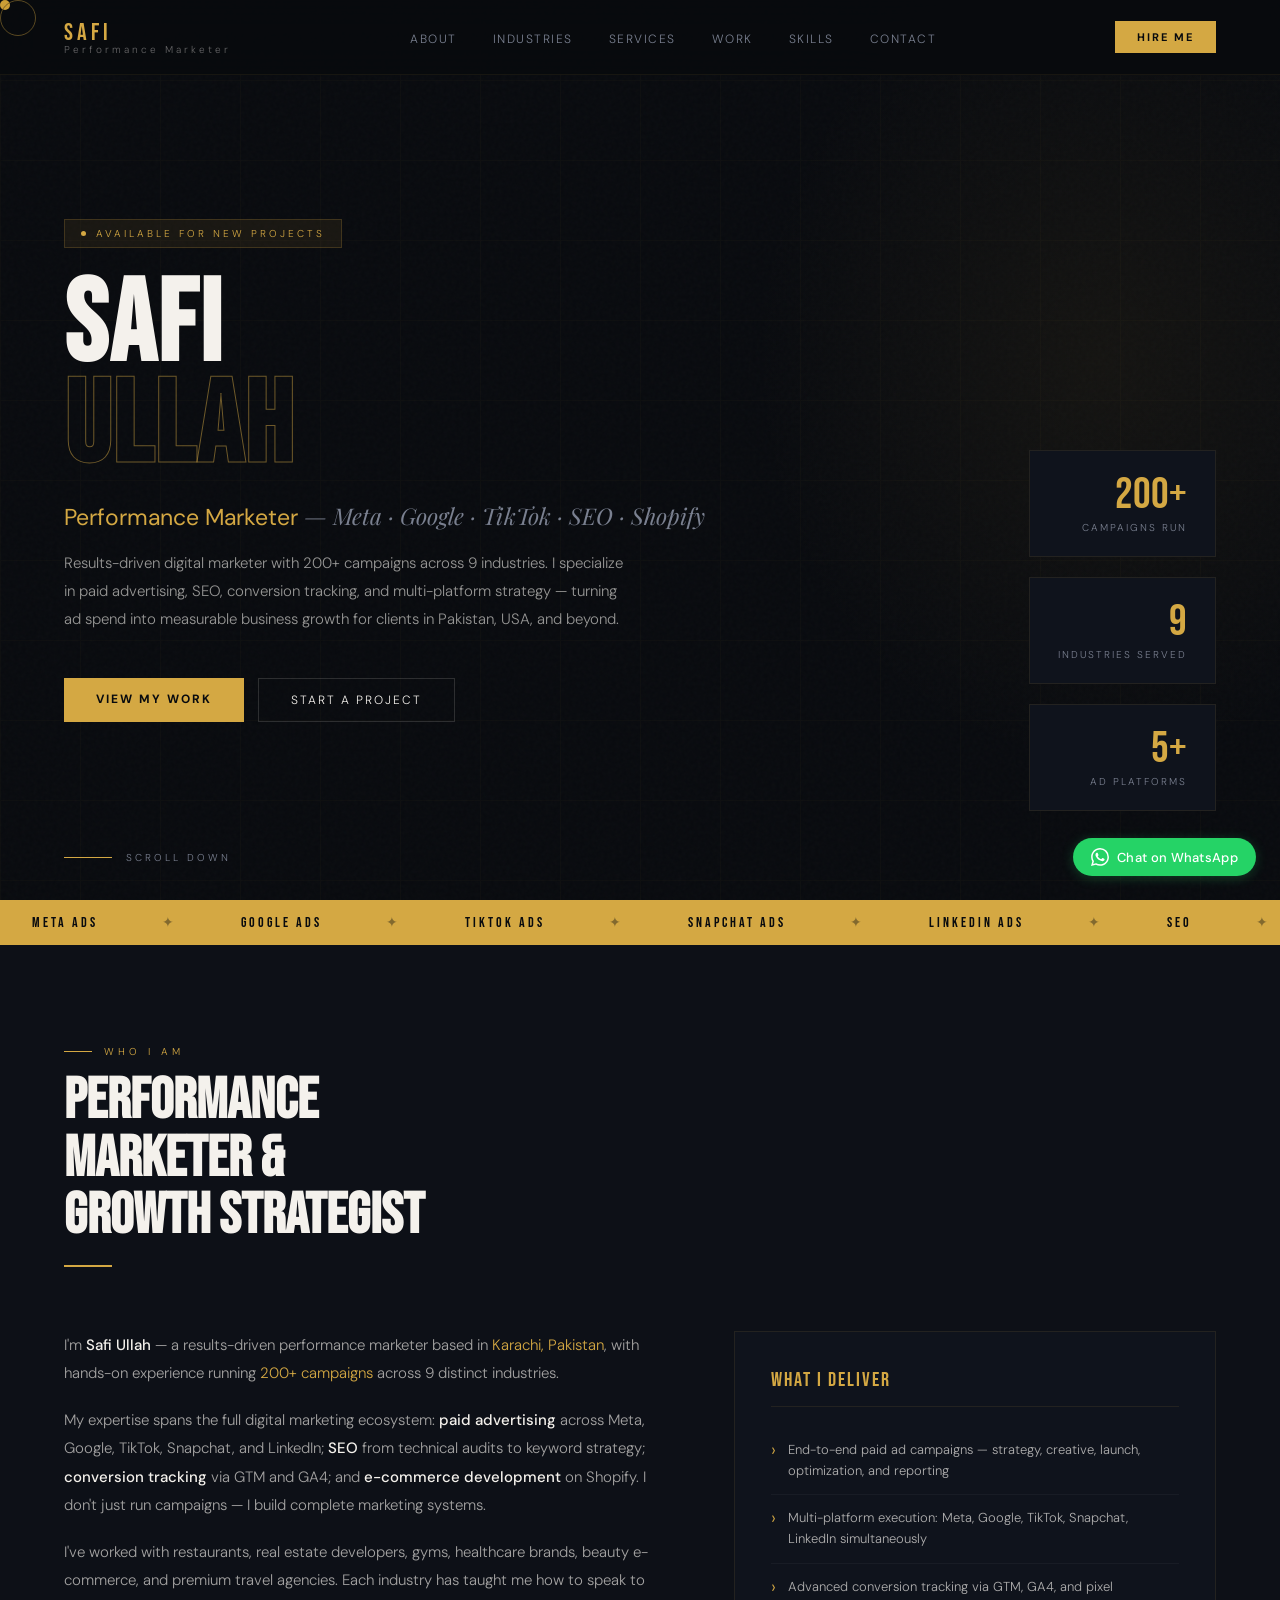
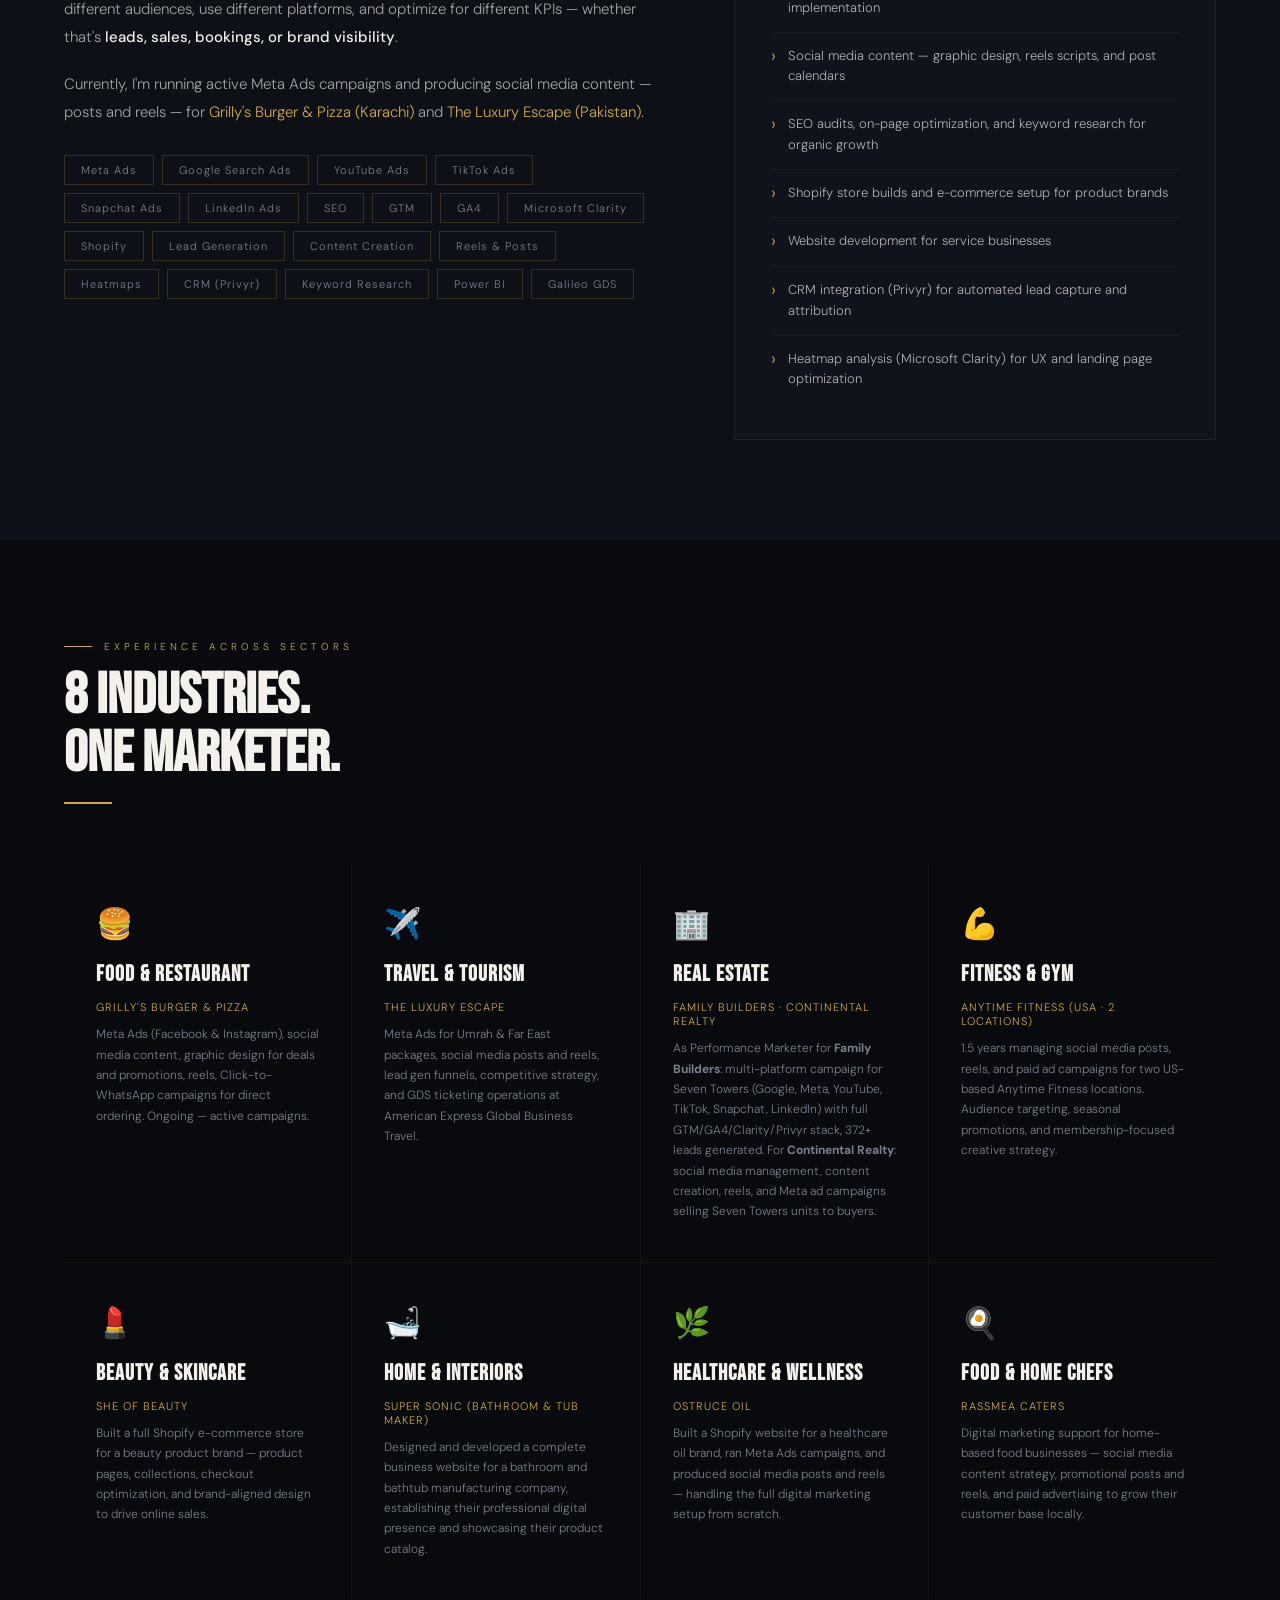
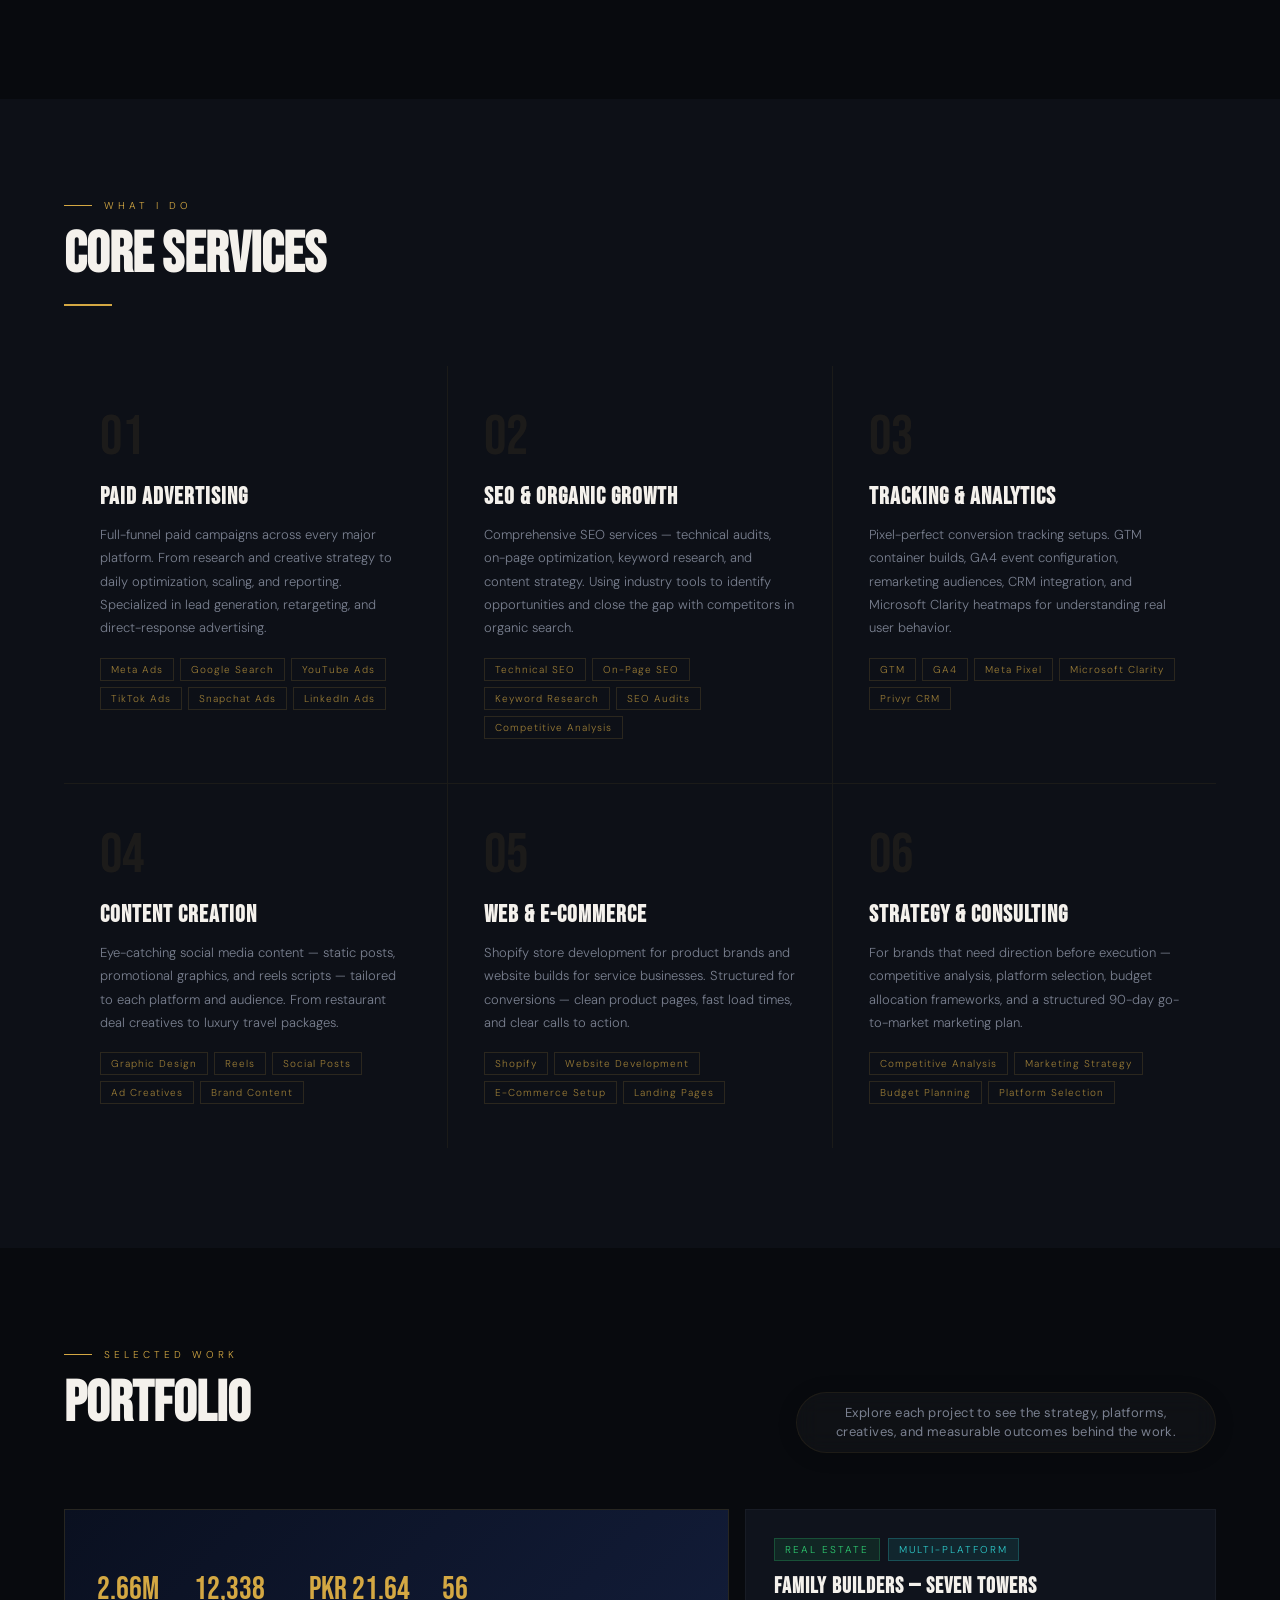
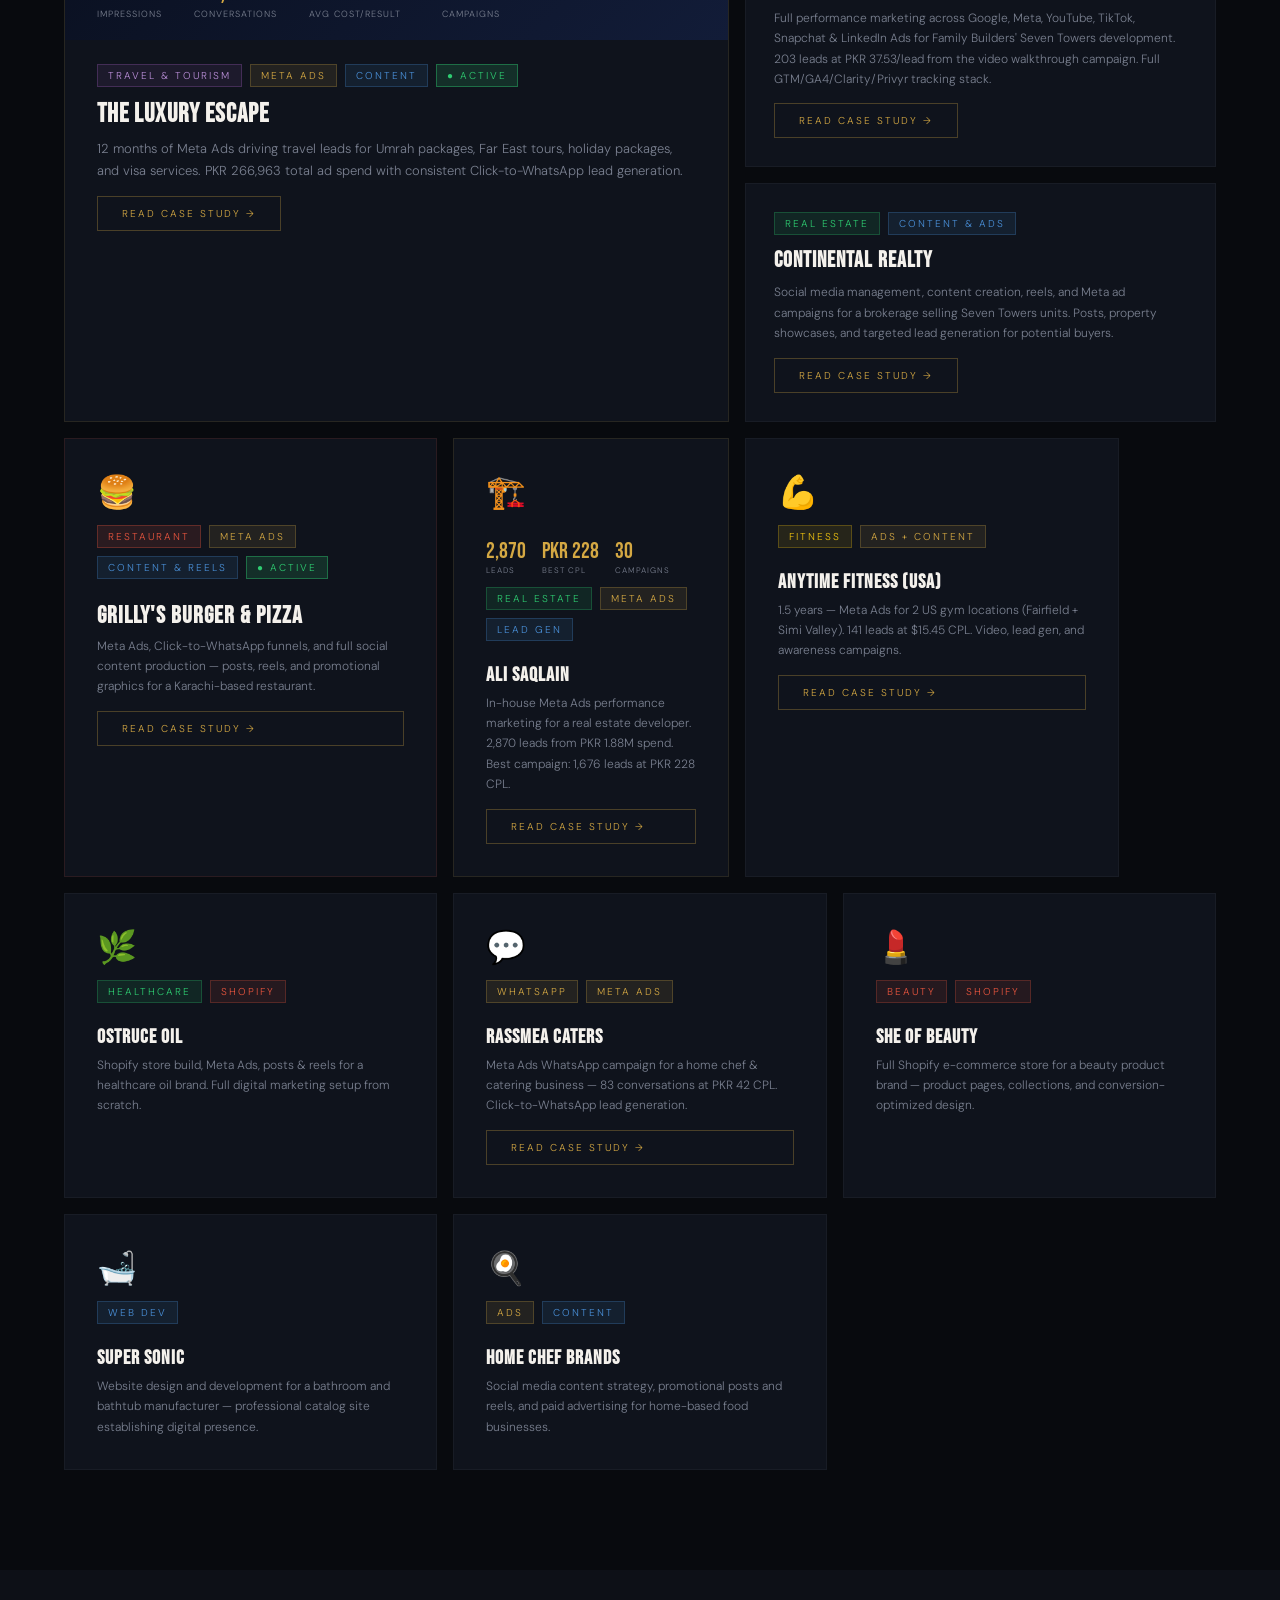
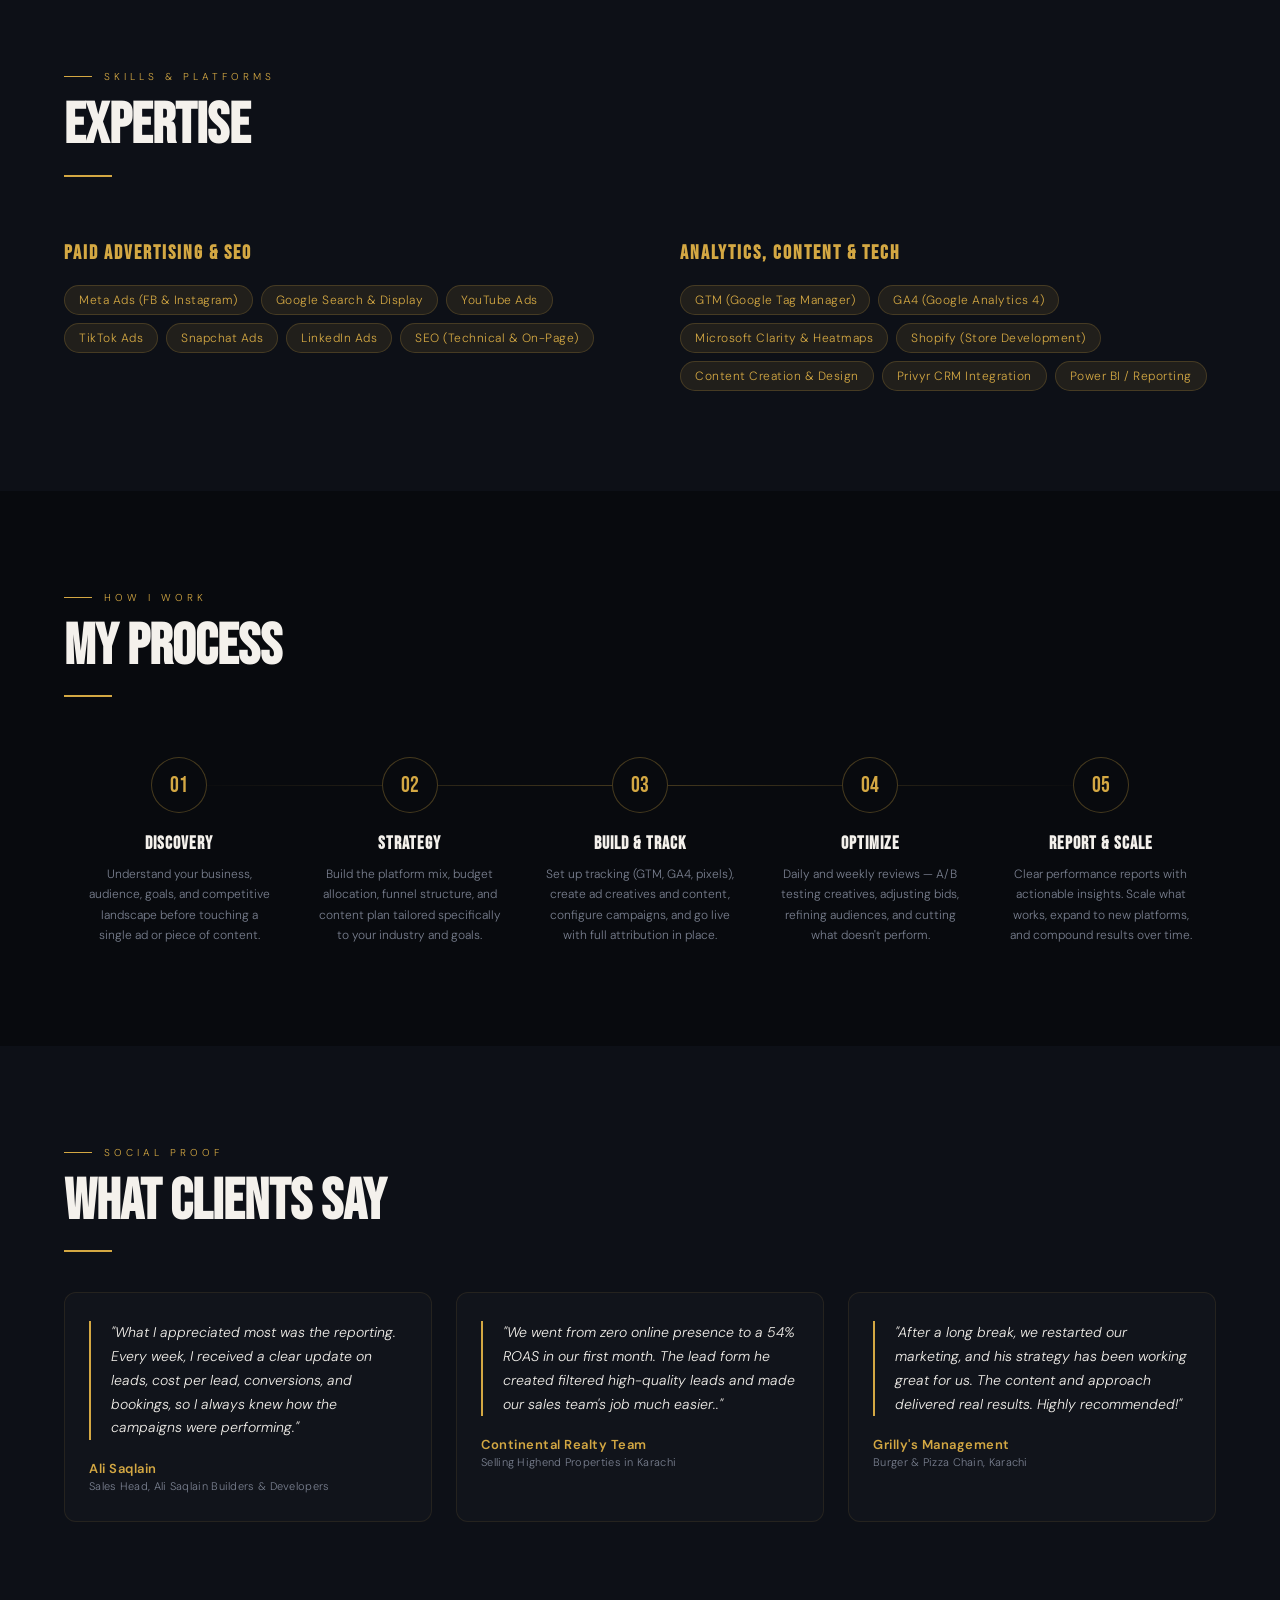
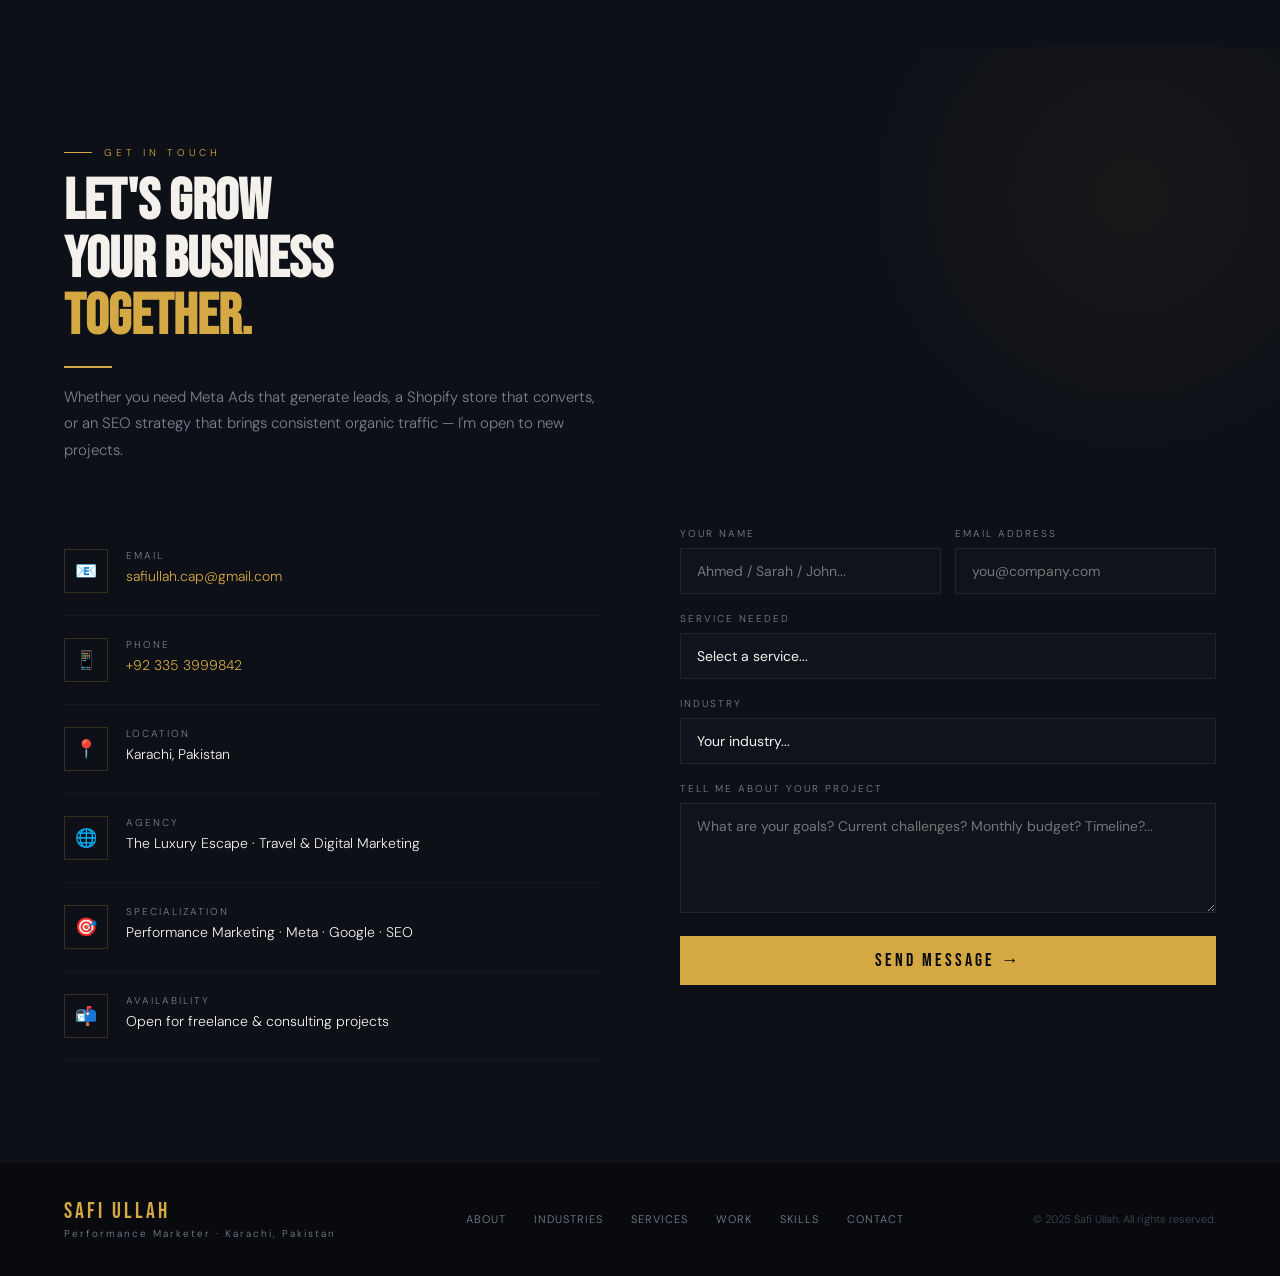
==== index.html @ 2f86334b "Update index.html" ====
<!DOCTYPE html>
<html lang="en">
<head>
  <meta charset="UTF-8" />
  <meta name="viewport" content="width=device-width, initial-scale=1.0"/>

  <!-- ─── SEO META ─── -->
  <title>Safi Ullah | Performance Marketing Expert | Meta Ads, Google Ads, SEO – Pakistan</title>
  <meta name="description" content="Safi Ullah is a results-driven Performance Marketer based in Karachi, Pakistan. Expert in Meta Ads, Google Ads, SEO, TikTok Ads, Shopify, GTM, GA4, and multi-industry digital marketing with 200+ campaigns across real estate, restaurants, gyms, healthcare, beauty, and travel." />

  <!-- Open Graph -->
  <meta property="og:title" content="Safi Ullah | Performance Marketing Expert – Pakistan" />
  <meta property="og:description" content="200+ campaigns across 9 industries. Meta Ads, Google Ads, SEO, Shopify, GTM, TikTok, LinkedIn – results-driven performance marketer based in Karachi." />
  <meta property="og:type" content="website" />
  <meta property="og:url" content="https://safiullahportfolio.vercel.app" />

  <!-- Twitter Card -->
  <meta name="twitter:card" content="summary_large_image" />
  <meta name="twitter:title" content="Safi Ullah | Performance Marketer – Pakistan" />
  <meta name="twitter:description" content="200+ campaigns. 9 industries. Meta, Google, TikTok, SEO, Shopify. Based in Karachi, Pakistan." />

  <!-- Schema.org structured data -->
  <script type="application/ld+json">
  {
    "@context": "https://schema.org",
    "@type": "Person",
    "name": "Safi Ullah",
    "jobTitle": "Performance Marketing Specialist",
    "description": "Results-driven performance marketer with expertise in Meta Ads, Google Ads, SEO, TikTok Ads, LinkedIn Ads, Shopify development, and GTM/GA4 analytics.",
    "url": "https://safiullah.vercel.app",
    "address": { "@type": "PostalAddress", "addressLocality": "Karachi", "addressCountry": "PK" },
    "knowsAbout": ["Meta Ads", "Google Ads", "SEO", "TikTok Ads", "Shopify", "GTM", "GA4", "Performance Marketing", "Social Media Marketing", "Lead Generation", "PPC"]
  }
  </script>

  <link rel="preconnect" href="https://fonts.googleapis.com">
  <link rel="preconnect" href="https://fonts.gstatic.com" crossorigin>
  <link href="https://fonts.googleapis.com/css2?family=Bebas+Neue&family=DM+Sans:ital,opsz,wght@0,9..40,300;0,9..40,400;0,9..40,500;0,9..40,700;1,9..40,300&family=Playfair+Display:ital,wght@1,400;1,700&display=swap" rel="stylesheet">

  <style>
    :root {
      --gold: #D4A843;
      --gold-light: #F0C060;
      --dark: #080A0E;
      --dark2: #0D1017;
      --dark3: #12161F;
      --panel: #0F131C;
      --panel2: #141820;
      --white: #F4F1EC;
      --muted: #7A8090;
      --accent: #E8553E;
      --green: #2ECC71;
      --red: #E85D5D;
      --blue: #4A90D9;
    }
    *, *::before, *::after { margin: 0; padding: 0; box-sizing: border-box; }
    html { scroll-behavior: smooth; }
    body { background: var(--dark); color: var(--white); font-family: 'DM Sans', sans-serif; font-weight: 300; overflow-x: hidden; }

    ::-webkit-scrollbar { width: 4px; }
    ::-webkit-scrollbar-track { background: var(--dark); }
    ::-webkit-scrollbar-thumb { background: var(--gold); }

    .cursor { width: 10px; height: 10px; background: var(--gold); border-radius: 50%; position: fixed; top: 0; left: 0; pointer-events: none; z-index: 9999; transition: transform 0.12s ease; mix-blend-mode: difference; }
    .cursor-ring { width: 36px; height: 36px; border: 1px solid rgba(212,168,67,0.4); border-radius: 50%; position: fixed; top: 0; left: 0; pointer-events: none; z-index: 9998; transition: transform 0.25s ease; }

    /* NAV */
    nav { position: fixed; top: 0; left: 0; right: 0; z-index: 100; display: flex; align-items: center; justify-content: space-between; padding: 18px 64px; background: rgba(8,10,14,0.9); backdrop-filter: blur(24px); border-bottom: 1px solid rgba(212,168,67,0.08); }
    .nav-logo { font-family: 'Bebas Neue', sans-serif; font-size: 24px; letter-spacing: 4px; color: var(--gold); text-decoration: none; }
    .nav-logo em { color: rgba(244,241,236,0.4); font-style: normal; font-size: 10px; display: block; letter-spacing: 3px; font-family: 'DM Sans', sans-serif; margin-top: -4px; }
    .nav-links { display: flex; gap: 36px; list-style: none; }
    .nav-links a { color: var(--muted); text-decoration: none; font-size: 12px; letter-spacing: 1.5px; text-transform: uppercase; transition: color 0.3s; }
    .nav-links a:hover { color: var(--white); }
    .nav-cta { padding: 9px 22px; background: var(--gold); color: var(--dark); text-decoration: none; font-size: 11px; letter-spacing: 2px; text-transform: uppercase; font-weight: 700; transition: all 0.3s; }
    .nav-cta:hover { background: var(--gold-light); }
    .hamburger { display: none; flex-direction: column; gap: 5px; cursor: pointer; }
    .hamburger span { width: 24px; height: 1px; background: var(--white); transition: all 0.3s; }

    /* HERO */
    #hero { min-height: 100vh; display: flex; align-items: center; padding: 120px 64px 80px; position: relative; overflow: hidden; }
    .hero-noise { position: absolute; inset: 0; opacity: 0.025; background-image: url("data:image/svg+xml,%3Csvg viewBox='0 0 256 256' xmlns='http://www.w3.org/2000/svg'%3E%3Cfilter id='n'%3E%3CfeTurbulence type='fractalNoise' baseFrequency='0.9' numOctaves='4'/%3E%3C/filter%3E%3Crect width='100%25' height='100%25' filter='url(%23n)'/%3E%3C/svg%3E"); }
    .hero-glow { position: absolute; top: 0; right: -10%; width: 60%; height: 100%; background: radial-gradient(ellipse 70% 70% at 60% 40%, rgba(212,168,67,0.06) 0%, transparent 65%); pointer-events: none; }
    .hero-grid-bg { position: absolute; inset: 0; opacity: 0.025; background-image: linear-gradient(rgba(212,168,67,1) 1px, transparent 1px), linear-gradient(90deg, rgba(212,168,67,1) 1px, transparent 1px); background-size: 80px 80px; }
    .hero-content { position: relative; z-index: 2; max-width: 780px; }
    .hero-eyebrow { display: inline-flex; align-items: center; gap: 10px; background: rgba(212,168,67,0.08); border: 1px solid rgba(212,168,67,0.2); padding: 7px 16px; font-size: 10px; letter-spacing: 3px; text-transform: uppercase; color: var(--gold); margin-bottom: 28px; animation: fadeUp 0.7s ease both; }
    .hero-eyebrow span { width: 5px; height: 5px; background: var(--gold); border-radius: 50%; animation: blink 2s infinite; }
    @keyframes blink { 0%,100%{opacity:1} 50%{opacity:0.2} }
    .hero-name { font-family: 'Bebas Neue', sans-serif; font-size: clamp(68px, 9vw, 120px); line-height: 0.88; letter-spacing: 2px; animation: fadeUp 0.7s 0.1s ease both; }
    .hero-name .outline { -webkit-text-stroke: 1px rgba(212,168,67,0.5); color: transparent; }
    .hero-tagline { font-family: 'Playfair Display', serif; font-style: italic; font-size: clamp(17px, 2vw, 23px); color: var(--muted); margin: 22px 0 18px; animation: fadeUp 0.7s 0.2s ease both; }
    .hero-tagline strong { color: var(--gold); font-style: normal; font-family: 'DM Sans', sans-serif; font-weight: 400; }
    .hero-desc { font-size: 15px; line-height: 1.85; color: rgba(244,241,236,0.6); max-width: 560px; margin-bottom: 44px; animation: fadeUp 0.7s 0.3s ease both; }
    .hero-btns { display: flex; gap: 14px; flex-wrap: wrap; animation: fadeUp 0.7s 0.4s ease both; }
    .btn-gold { padding: 13px 32px; background: var(--gold); color: var(--dark); font-weight: 700; font-size: 12px; letter-spacing: 2px; text-transform: uppercase; text-decoration: none; transition: all 0.3s; display: inline-block; }
    .btn-gold:hover { background: var(--gold-light); transform: translateY(-2px); }
    .btn-outline { padding: 13px 32px; border: 1px solid rgba(244,241,236,0.15); color: var(--white); font-size: 12px; letter-spacing: 2px; text-transform: uppercase; text-decoration: none; transition: all 0.3s; display: inline-block; }
    .btn-outline:hover { border-color: var(--gold); color: var(--gold); }
    .btn-case { padding: 10px 24px; border: 1px solid rgba(212,168,67,0.3); color: var(--gold); font-size: 10px; letter-spacing: 2px; text-transform: uppercase; text-decoration: none; transition: all 0.3s; display: inline-block; margin-top: 14px; }
    .btn-case:hover { background: rgba(212,168,67,0.1); border-color: var(--gold); transform: translateX(4px); }
    .btn-case::after { content: ' →'; }

    .hero-right { position: absolute; right: 64px; top: 50%; transform: translateY(-50%); display: flex; flex-direction: column; gap: 20px; animation: fadeLeft 0.8s 0.5s ease both; }
    .stat-box { background: var(--panel); border: 1px solid rgba(212,168,67,0.1); padding: 22px 28px; text-align: right; min-width: 140px; }
    .stat-box .num { font-family: 'Bebas Neue', sans-serif; font-size: 44px; line-height: 1; color: var(--gold); }
    .stat-box .lbl { font-size: 10px; letter-spacing: 2px; text-transform: uppercase; color: var(--muted); margin-top: 4px; }
    .hero-scroll { position: absolute; bottom: 36px; left: 64px; display: flex; align-items: center; gap: 14px; font-size: 10px; letter-spacing: 3px; color: var(--muted); text-transform: uppercase; animation: fadeUp 1s 0.8s ease both; }
    .scroll-bar { width: 48px; height: 1px; background: var(--gold); }

    /* MARQUEE */
    .marquee-wrap { background: var(--gold); padding: 14px 0; overflow: hidden; }
    .marquee-track { display: flex; gap: 0; white-space: nowrap; animation: marquee 30s linear infinite; }
    .marquee-track span { font-family: 'Bebas Neue', sans-serif; font-size: 14px; letter-spacing: 3px; color: var(--dark); padding: 0 32px; }
    .marquee-track .dot { color: rgba(8,10,14,0.4); }
    @keyframes marquee { from{transform:translateX(0)} to{transform:translateX(-50%)} }

    /* SECTIONS */
    section { padding: 100px 64px; }
    .s-tag { font-size: 10px; letter-spacing: 4px; color: var(--gold); text-transform: uppercase; margin-bottom: 14px; display: flex; align-items: center; gap: 12px; }
    .s-tag::before { content: ''; width: 28px; height: 1px; background: var(--gold); }
    .s-title { font-family: 'Bebas Neue', sans-serif; font-size: clamp(38px, 4.5vw, 68px); line-height: 1; margin-bottom: 20px; }
    .s-sub { font-size: 15px; color: var(--muted); line-height: 1.75; max-width: 540px; }
    .gold-line { width: 48px; height: 2px; background: var(--gold); margin: 20px 0 0; }

    /* ABOUT */
    #about { background: var(--dark2); }
    .about-wrap { display: grid; grid-template-columns: 1.1fr 0.9fr; gap: 80px; align-items: start; margin-top: 64px; }
    .about-body p { font-size: 15px; line-height: 1.9; color: rgba(244,241,236,0.65); margin-bottom: 18px; }
    .about-body p strong { color: var(--white); font-weight: 500; }
    .about-body p em { color: var(--gold); font-style: normal; }
    .chips { display: flex; flex-wrap: wrap; gap: 8px; margin-top: 28px; }
    .chip { padding: 7px 16px; border: 1px solid rgba(212,168,67,0.2); font-size: 11px; letter-spacing: 1px; color: var(--muted); transition: all 0.3s; cursor: default; }
    .chip:hover { border-color: var(--gold); color: var(--gold); background: rgba(212,168,67,0.05); }
    .about-panel { background: var(--panel); border: 1px solid rgba(212,168,67,0.1); padding: 36px; }
    .panel-title { font-family: 'Bebas Neue', sans-serif; font-size: 20px; letter-spacing: 2px; color: var(--gold); margin-bottom: 20px; padding-bottom: 14px; border-bottom: 1px solid rgba(212,168,67,0.1); }
    .about-list { list-style: none; }
    .about-list li { font-size: 13px; color: rgba(244,241,236,0.7); padding: 13px 0; border-bottom: 1px solid rgba(255,255,255,0.04); display: flex; gap: 12px; line-height: 1.6; }
    .about-list li:last-child { border-bottom: none; }
    .about-list li::before { content: '›'; color: var(--gold); font-size: 18px; line-height: 1.2; flex-shrink: 0; }

    /* INDUSTRIES */
    #industries { background: var(--dark); }
    .ind-grid { display: grid; grid-template-columns: repeat(4, 1fr); gap: 1px; background: rgba(212,168,67,0.07); margin-top: 60px; }
    .ind-card { background: var(--dark); padding: 40px 32px; position: relative; overflow: hidden; transition: background 0.4s; }
    .ind-card::after { content: ''; position: absolute; bottom: 0; left: 0; right: 0; height: 2px; background: var(--gold); transform: scaleX(0); transform-origin: left; transition: transform 0.4s; }
    .ind-card:hover { background: var(--dark3); }
    .ind-card:hover::after { transform: scaleX(1); }
    .ind-icon { font-size: 30px; margin-bottom: 18px; }
    .ind-card h3 { font-family: 'Bebas Neue', sans-serif; font-size: 22px; letter-spacing: 1px; margin-bottom: 12px; }
    .ind-card .clients { font-size: 11px; color: var(--gold); letter-spacing: 1px; margin-bottom: 10px; text-transform: uppercase; }
    .ind-card p { font-size: 12px; color: var(--muted); line-height: 1.7; }

    /* SERVICES */
    #services { background: var(--dark2); }
    .srv-grid { display: grid; grid-template-columns: repeat(3, 1fr); gap: 1px; background: rgba(212,168,67,0.07); margin-top: 60px; }
    .srv-card { background: var(--dark2); padding: 44px 36px; position: relative; overflow: hidden; }
    .srv-card::before { content: ''; position: absolute; top: 0; left: 0; width: 3px; height: 0; background: var(--gold); transition: height 0.5s; }
    .srv-card:hover::before { height: 100%; }
    .srv-num { font-family: 'Bebas Neue', sans-serif; font-size: 56px; color: rgba(212,168,67,0.08); line-height: 1; margin-bottom: 16px; transition: color 0.3s; }
    .srv-card:hover .srv-num { color: rgba(212,168,67,0.18); }
    .srv-card h3 { font-family: 'Bebas Neue', sans-serif; font-size: 24px; letter-spacing: 1px; margin-bottom: 12px; }
    .srv-card p { font-size: 13px; color: var(--muted); line-height: 1.8; }
    .srv-tags { display: flex; flex-wrap: wrap; gap: 6px; margin-top: 18px; }
    .srv-tag { font-size: 10px; padding: 4px 10px; border: 1px solid rgba(212,168,67,0.15); color: rgba(212,168,67,0.7); letter-spacing: 1px; }

    /* PORTFOLIO / WORK */
    #portfolio { background: var(--dark); }
    .work-header { display: flex; justify-content: space-between; align-items: flex-end; margin-bottom: 56px; flex-wrap: wrap; gap: 20px; }
    .case-grid { display: grid; grid-template-columns: repeat(12, 1fr); gap: 16px; }

    /* Featured — Luxury Escapes */
    .case-featured { grid-column: span 7; background: var(--panel); border: 1px solid rgba(212,168,67,0.12); overflow: hidden; transition: border-color 0.3s; }
    .case-featured:hover { border-color: rgba(212,168,67,0.25); }
    .case-featured .case-banner { padding: 48px 32px 20px; background: linear-gradient(135deg, #0a1020 0%, #121c38 100%); }
    .case-featured .case-banner .big-num { font-family: 'Bebas Neue', sans-serif; font-size: 56px; color: var(--gold); line-height: 1; }
    .case-featured .case-banner .big-label { font-size: 11px; color: var(--muted); letter-spacing: 2px; text-transform: uppercase; }
    .case-featured .case-metrics-row { display: flex; gap: 20px; flex-wrap: wrap; margin-top: 14px; }
    .case-featured .case-metrics-row .cm { }
    .case-featured .case-metrics-row .cm .v { font-family: 'Bebas Neue', sans-serif; font-size: 22px; color: var(--gold); line-height: 1; }
    .case-featured .case-metrics-row .cm .l { font-size: 9px; color: var(--muted); letter-spacing: 1px; text-transform: uppercase; }

    .case-body { padding: 24px 32px 28px; }
    .case-tag-row { display: flex; gap: 8px; flex-wrap: wrap; margin-bottom: 12px; }
    .ctag { font-size: 10px; padding: 4px 10px; letter-spacing: 2px; text-transform: uppercase; }
    .ctag.restaurant { background: rgba(232,85,62,0.12); border: 1px solid rgba(232,85,62,0.3); color: var(--accent); }
    .ctag.ads { background: rgba(212,168,67,0.1); border: 1px solid rgba(212,168,67,0.25); color: var(--gold); }
    .ctag.content { background: rgba(74,144,217,0.1); border: 1px solid rgba(74,144,217,0.25); color: var(--blue); }
    .ctag.realestate { background: rgba(46,204,113,0.1); border: 1px solid rgba(46,204,113,0.25); color: var(--green); }
    .ctag.travel { background: rgba(155,89,182,0.1); border: 1px solid rgba(155,89,182,0.3); color: #BB8FD9; }
    .ctag.gym { background: rgba(241,196,15,0.1); border: 1px solid rgba(241,196,15,0.25); color: #F1C40F; }
    .ctag.health { background: rgba(46,204,113,0.1); border: 1px solid rgba(46,204,113,0.25); color: var(--green); }
    .ctag.ecom { background: rgba(232,85,62,0.1); border: 1px solid rgba(232,85,62,0.25); color: var(--accent); }
    .ctag.live { background: rgba(46,204,113,0.15); border: 1px solid rgba(46,204,113,0.4); color: var(--green); }
    .ctag.multiplatform { background: rgba(46,204,204,0.1); border: 1px solid rgba(46,204,204,0.25); color: #2ECCCC; }
    .case-body h3 { font-family: 'Bebas Neue', sans-serif; font-size: 26px; letter-spacing: 1px; margin-bottom: 8px; }
    .case-body p { font-size: 13px; color: var(--muted); line-height: 1.7; }

    /* Side cases */
    .case-side { grid-column: span 5; display: flex; flex-direction: column; gap: 16px; }
    .case-card { background: var(--panel); border: 1px solid rgba(255,255,255,0.04); padding: 28px; transition: border-color 0.3s; }
    .case-card:hover { border-color: rgba(212,168,67,0.2); }
    .case-card h3 { font-family: 'Bebas Neue', sans-serif; font-size: 22px; letter-spacing: 1px; margin: 10px 0 8px; }
    .case-card p { font-size: 12px; color: var(--muted); line-height: 1.7; }

    /* Row 2 */
    .case-seven { grid-column: span 5; background: linear-gradient(135deg, #0a1020 0%, #1a2e1a 100%); border: 1px solid rgba(46,204,113,0.15); overflow: hidden; transition: border-color 0.3s; }
    .case-seven:hover { border-color: rgba(46,204,113,0.3); }
    .case-grillys { grid-column: span 4; background: var(--panel); border: 1px solid rgba(232,85,62,0.12); overflow: hidden; transition: border-color 0.3s; }
    .case-grillys:hover { border-color: rgba(232,85,62,0.25); }
    .case-grillys .case-inner { padding: 32px; min-height: 240px; }
    .case-continental { grid-column: span 3; background: var(--panel); border: 1px solid rgba(255,255,255,0.04); transition: border-color 0.3s; }
    .case-continental:hover { border-color: rgba(46,204,113,0.2); }
    .case-small { grid-column: span 3; background: var(--panel); border: 1px solid rgba(255,255,255,0.04); transition: border-color 0.3s; }
    .case-small:hover { border-color: rgba(212,168,67,0.2); }
    .case-inner { padding: 32px; height: 100%; display: flex; flex-direction: column; min-height: 200px; }
    .case-emoji { font-size: 32px; margin-bottom: 12px; }

    /* CASE BAR — floating label */
    .case-bar {
      font-size: 13px;
      letter-spacing: 0.4px;
      color: var(--muted);
      background: rgba(255,255,255,0.03);
      backdrop-filter: blur(12px);
      -webkit-backdrop-filter: blur(12px);
      border: 1px solid rgba(212,168,67,0.08);
      border-radius: 100px;
      padding: 10px 24px;
      display: inline-block;
      max-width: 420px;
      text-align: center;
      font-weight: 400;
      line-height: 1.5;
      box-shadow: 0 2px 20px rgba(0,0,0,0.15);
    }
    .work-header { display: flex; align-items: flex-end; justify-content: space-between; gap: 24px; }
    @media (max-width:768px) {
      .work-header { flex-direction: column; align-items: flex-start; }
      .case-bar { max-width: 100%; }
    }

    /* EXPERTISE */
    #expertise { background: var(--dark2); }
    .exp-wrap { display: grid; grid-template-columns: 1fr 1fr; gap: 80px; margin-top: 64px; }
    .exp-col h3 { font-family: 'Bebas Neue', sans-serif; font-size: 20px; letter-spacing: 2px; color: var(--gold); margin-bottom: 20px; }

    /* PROCESS */
    #process { background: var(--dark); }
    .process-steps { display: grid; grid-template-columns: repeat(5, 1fr); gap: 0; margin-top: 60px; position: relative; }
    .process-steps::before { content: ''; position: absolute; top: 28px; left: 10%; right: 10%; height: 1px; background: linear-gradient(90deg, transparent, var(--gold), transparent); opacity: 0.3; }
    .p-step { padding: 0 20px; text-align: center; }
    .p-num { width: 56px; height: 56px; border: 1px solid rgba(212,168,67,0.3); border-radius: 50%; display: flex; align-items: center; justify-content: center; font-family: 'Bebas Neue', sans-serif; font-size: 22px; color: var(--gold); margin: 0 auto 20px; background: var(--dark); position: relative; z-index: 1; transition: all 0.3s; }
    .p-step:hover .p-num { background: var(--gold); color: var(--dark); }
    .p-step h4 { font-family: 'Bebas Neue', sans-serif; font-size: 18px; letter-spacing: 1px; margin-bottom: 10px; }
    .p-step p { font-size: 12px; color: var(--muted); line-height: 1.7; }

    /* CONTACT */
    #contact { background: var(--dark2); position: relative; overflow: hidden; }
    #contact::before { content: ''; position: absolute; top: -150px; right: -150px; width: 600px; height: 600px; background: radial-gradient(circle, rgba(212,168,67,0.05) 0%, transparent 65%); pointer-events: none; }
    .contact-wrap { display: grid; grid-template-columns: 1fr 1fr; gap: 80px; margin-top: 64px; }
    .c-item { display: flex; gap: 18px; padding: 22px 0; border-bottom: 1px solid rgba(255,255,255,0.04); }
    .c-icon { width: 44px; height: 44px; border: 1px solid rgba(212,168,67,0.2); display: flex; align-items: center; justify-content: center; font-size: 18px; flex-shrink: 0; }
    .c-lbl { font-size: 10px; letter-spacing: 2px; color: var(--muted); text-transform: uppercase; margin-bottom: 5px; }
    .c-val { font-size: 14px; }
    .form-group { margin-bottom: 18px; }
    .form-group label { display: block; font-size: 10px; letter-spacing: 2px; text-transform: uppercase; color: var(--muted); margin-bottom: 8px; }
    .form-group input, .form-group textarea, .form-group select { width: 100%; background: var(--panel); border: 1px solid rgba(255,255,255,0.07); padding: 13px 16px; color: var(--white); font-family: 'DM Sans', sans-serif; font-size: 14px; outline: none; transition: border-color 0.3s; -webkit-appearance: none; }
    .form-group input:focus, .form-group textarea:focus, .form-group select:focus { border-color: rgba(212,168,67,0.5); }
    .form-group textarea { resize: vertical; min-height: 110px; }
    .form-group select option { background: var(--panel); }
    .form-row { display: grid; grid-template-columns: 1fr 1fr; gap: 14px; }
    .submit-btn { width: 100%; padding: 14px; background: var(--gold); color: var(--dark); font-family: 'Bebas Neue', sans-serif; font-size: 18px; letter-spacing: 3px; border: none; cursor: pointer; transition: all 0.3s; }
    .submit-btn:hover { background: var(--gold-light); }
    .submit-btn:disabled { opacity: 0.6; cursor: not-allowed; }
    .form-status { font-size: 12px; margin-top: 10px; min-height: 16px; letter-spacing: 0.5px; }
    .form-status.error { color: var(--red); }

    /* FOOTER */
    footer { background: var(--dark); padding: 36px 64px; border-top: 1px solid rgba(212,168,67,0.08); display: flex; justify-content: space-between; align-items: center; flex-wrap: wrap; gap: 20px; }
    .f-logo { font-family: 'Bebas Neue', sans-serif; font-size: 22px; letter-spacing: 3px; color: var(--gold); }
    .f-logo span { display: block; font-family: 'DM Sans', sans-serif; font-size: 10px; letter-spacing: 2px; color: var(--muted); margin-top: 2px; }
    .f-links { display: flex; gap: 28px; }
    .f-links a { color: var(--muted); text-decoration: none; font-size: 11px; letter-spacing: 1px; text-transform: uppercase; transition: color 0.3s; }
    .f-links a:hover { color: var(--gold); }
    .f-copy { font-size: 11px; color: rgba(122,128,144,0.5); }

    /* ANIMATIONS */
    @keyframes fadeUp { from{opacity:0;transform:translateY(28px)} to{opacity:1;transform:translateY(0)} }
    @keyframes fadeLeft { from{opacity:0;transform:translateX(28px)} to{opacity:1;transform:translateX(0)} }
    .reveal { opacity: 0; transform: translateY(24px); transition: opacity 0.7s ease, transform 0.7s ease; }
    .reveal.visible { opacity: 1; transform: translateY(0); }

    /* featured data banner */
    .featured-data { display: flex; gap: 32px; flex-wrap: wrap; margin-top: 16px; }
    .featured-data .fd-item { }
    .featured-data .fd-item .fd-num { font-family: 'Bebas Neue', sans-serif; font-size: 32px; color: var(--gold); line-height: 1; }
    .featured-data .fd-item .fd-label { font-size: 9px; color: var(--muted); letter-spacing: 1px; text-transform: uppercase; margin-top: 2px; }

    /* RESPONSIVE */
    @media(max-width:1024px) {
      nav { padding: 16px 28px; }
      .nav-links { display: none; }
      .hamburger { display: flex; }
      section { padding: 72px 28px; }
      #hero { padding: 110px 28px 72px; }
      .hero-right { display: none; }
      .about-wrap { grid-template-columns: 1fr; gap: 40px; }
      .ind-grid { grid-template-columns: repeat(2,1fr); }
      .srv-grid { grid-template-columns: 1fr 1fr; }
      .case-featured, .case-side, .case-seven, .case-grillys, .case-continental, .case-small { grid-column: span 12; }
      .exp-wrap { grid-template-columns: 1fr; gap: 40px; }
      .process-steps { grid-template-columns: 1fr 1fr; gap: 32px; }
      .process-steps::before { display: none; }
      .contact-wrap { grid-template-columns: 1fr; gap: 40px; }
      footer { padding: 28px; flex-direction: column; align-items: flex-start; }
    }
    @media(max-width:600px) {
      .srv-grid { grid-template-columns: 1fr; }
      .ind-grid { grid-template-columns: 1fr; }
      .form-row { grid-template-columns: 1fr; }
      .process-steps { grid-template-columns: 1fr; }
    }

/* ═══ FLOATING WHATSAPP ═══ */
.whatsapp-float {
  position: fixed;
  bottom: 24px;
  right: 24px;
  z-index: 999;
  display: flex;
  align-items: center;
  justify-content: center;
  gap: 8px;
  background: #25D366;
  color: #fff;
  padding: 10px 18px;
  border-radius: 50px;
  text-decoration: none;
  font-family: 'DM Sans', sans-serif;
  font-weight: 500;
  font-size: 13px;
  letter-spacing: 0.3px;
  box-shadow: 0 2px 12px rgba(37,211,102,0.25);
  transition: all 0.3s ease;
  white-space: nowrap;
  border: none;
  line-height: 1;
}
.whatsapp-float:hover {
  transform: scale(1.03);
  box-shadow: 0 4px 20px rgba(37,211,102,0.4);
  background: #20BD59;
  color: #fff;
}
.whatsapp-float svg {
  display: block;
  width: 18px;
  height: 18px;
  flex-shrink: 0;
}
@media (max-width:600px) {
  .whatsapp-float {
    bottom: 16px;
    right: 16px;
    width: 48px;
    height: 48px;
    padding: 0;
    border-radius: 50%;
    justify-content: center;
  }
  .whatsapp-float .wa-label { display: none; }
  .whatsapp-float svg {
    width: 22px;
    height: 22px;
  }
}
  </style>
</head>
<body>

<div class="cursor" id="cursor"></div>
<div class="cursor-ring" id="cursorRing"></div>

<nav>
  <a class="nav-logo" href="#">SAFI<em>Performance Marketer</em></a>
  <ul class="nav-links">
    <li><a href="#about">About</a></li>
    <li><a href="#industries">Industries</a></li>
    <li><a href="#services">Services</a></li>
    <li><a href="#portfolio">Work</a></li>
    <li><a href="#expertise">Skills</a></li>
    <li><a href="#contact">Contact</a></li>
  </ul>
  <a class="nav-cta" href="#contact">Hire Me</a>
  <div class="hamburger" id="ham"><span></span><span></span><span></span></div>
</nav>

<!-- ═══ HERO ═══ -->
<section id="hero">
  <div class="hero-noise"></div>
  <div class="hero-glow"></div>
  <div class="hero-grid-bg"></div>
  <div class="hero-content">
    <div class="hero-eyebrow"><span></span>Available for New Projects</div>
    <h1 class="hero-name">SAFI<br><span class="outline">ULLAH</span></h1>
    <p class="hero-tagline"><strong>Performance Marketer</strong> — Meta · Google · TikTok · SEO · Shopify</p>
    <p class="hero-desc">Results-driven digital marketer with 200+ campaigns across 9 industries. I specialize in paid advertising, SEO, conversion tracking, and multi-platform strategy — turning ad spend into measurable business growth for clients in Pakistan, USA, and beyond.</p>
    <div class="hero-btns">
      <a class="btn-gold" href="#portfolio">View My Work</a>
      <a class="btn-outline" href="#contact">Start a Project</a>
    </div>
  </div>
  <div class="hero-right">
    <div class="stat-box"><div class="num">200+</div><div class="lbl">Campaigns Run</div></div>
    <div class="stat-box"><div class="num">9</div><div class="lbl">Industries Served</div></div>
    <div class="stat-box"><div class="num">5+</div><div class="lbl">Ad Platforms</div></div>
  </div>
  <div class="hero-scroll"><div class="scroll-bar"></div>Scroll Down</div>
</section>

<div class="marquee-wrap" aria-hidden="true">
  <div class="marquee-track">
    <span>Meta Ads</span><span class="dot">✦</span>
    <span>Google Ads</span><span class="dot">✦</span>
    <span>TikTok Ads</span><span class="dot">✦</span>
    <span>Snapchat Ads</span><span class="dot">✦</span>
    <span>LinkedIn Ads</span><span class="dot">✦</span>
    <span>SEO</span><span class="dot">✦</span>
    <span>GTM · GA4</span><span class="dot">✦</span>
    <span>Shopify</span><span class="dot">✦</span>
    <span>Lead Generation</span><span class="dot">✦</span>
    <span>Content Creation</span><span class="dot">✦</span>
    <span>Reels & Posts</span><span class="dot">✦</span>
    <span>Performance Marketing</span><span class="dot">✦</span>
    <span>Meta Ads</span><span class="dot">✦</span>
    <span>Google Ads</span><span class="dot">✦</span>
    <span>TikTok Ads</span><span class="dot">✦</span>
    <span>Snapchat Ads</span><span class="dot">✦</span>
    <span>LinkedIn Ads</span><span class="dot">✦</span>
    <span>SEO</span><span class="dot">✦</span>
    <span>GTM · GA4</span><span class="dot">✦</span>
    <span>Shopify</span><span class="dot">✦</span>
    <span>Lead Generation</span><span class="dot">✦</span>
    <span>Content Creation</span><span class="dot">✦</span>
    <span>Reels & Posts</span><span class="dot">✦</span>
    <span>Performance Marketing</span><span class="dot">✦</span>
  </div>
</div>

<!-- ═══ ABOUT ═══ -->
<section id="about">
  <p class="s-tag">Who I Am</p>
  <h2 class="s-title">PERFORMANCE<br>MARKETER &<br>GROWTH STRATEGIST</h2>
  <div class="gold-line"></div>
  <div class="about-wrap reveal">
    <div class="about-body">
      <p>I'm <strong>Safi Ullah</strong> — a results-driven performance marketer based in <em>Karachi, Pakistan</em>, with hands-on experience running <em>200+ campaigns</em> across 9 distinct industries.</p>
      <p>My expertise spans the full digital marketing ecosystem: <strong>paid advertising</strong> across Meta, Google, TikTok, Snapchat, and LinkedIn; <strong>SEO</strong> from technical audits to keyword strategy; <strong>conversion tracking</strong> via GTM and GA4; and <strong>e-commerce development</strong> on Shopify. I don't just run campaigns — I build complete marketing systems.</p>
      <p>I've worked with restaurants, real estate developers, gyms, healthcare brands, beauty e-commerce, and premium travel agencies. Each industry has taught me how to speak to different audiences, use different platforms, and optimize for different KPIs — whether that's <strong>leads, sales, bookings, or brand visibility</strong>.</p>
      <p>Currently, I'm running active Meta Ads campaigns and producing social media content — posts and reels — for <em>Grilly's Burger & Pizza (Karachi)</em> and <em>The Luxury Escape (Pakistan)</em>.</p>
      <div class="chips">
        <span class="chip">Meta Ads</span>
        <span class="chip">Google Search Ads</span>
        <span class="chip">YouTube Ads</span>
        <span class="chip">TikTok Ads</span>
        <span class="chip">Snapchat Ads</span>
        <span class="chip">LinkedIn Ads</span>
        <span class="chip">SEO</span>
        <span class="chip">GTM</span>
        <span class="chip">GA4</span>
        <span class="chip">Microsoft Clarity</span>
        <span class="chip">Shopify</span>
        <span class="chip">Lead Generation</span>
        <span class="chip">Content Creation</span>
        <span class="chip">Reels & Posts</span>
        <span class="chip">Heatmaps</span>
        <span class="chip">CRM (Privyr)</span>
        <span class="chip">Keyword Research</span>
        <span class="chip">Power BI</span>
        <span class="chip">Galileo GDS</span>
      </div>
    </div>
    <div>
      <div class="about-panel">
        <div class="panel-title">WHAT I DELIVER</div>
        <ul class="about-list">
          <li>End-to-end paid ad campaigns — strategy, creative, launch, optimization, and reporting</li>
          <li>Multi-platform execution: Meta, Google, TikTok, Snapchat, LinkedIn simultaneously</li>
          <li>Advanced conversion tracking via GTM, GA4, and pixel implementation</li>
          <li>Social media content — graphic design, reels scripts, and post calendars</li>
          <li>SEO audits, on-page optimization, and keyword research for organic growth</li>
          <li>Shopify store builds and e-commerce setup for product brands</li>
          <li>Website development for service businesses</li>
          <li>CRM integration (Privyr) for automated lead capture and attribution</li>
          <li>Heatmap analysis (Microsoft Clarity) for UX and landing page optimization</li>
        </ul>
      </div>
    </div>
  </div>
</section>

<!-- ═══ INDUSTRIES ═══ -->
<section id="industries">
  <p class="s-tag">Experience Across Sectors</p>
  <h2 class="s-title">8 INDUSTRIES.<br>ONE MARKETER.</h2>
  <div class="gold-line"></div>
  <div class="ind-grid reveal" style="margin-top:60px">

    <div class="ind-card">
      <div class="ind-icon">🍔</div>
      <h3>Food & Restaurant</h3>
      <div class="clients">Grilly's Burger & Pizza</div>
      <p>Meta Ads (Facebook & Instagram), social media content, graphic design for deals and promotions, reels, Click-to-WhatsApp campaigns for direct ordering. Ongoing — active campaigns.</p>
    </div>

    <div class="ind-card">
      <div class="ind-icon">✈️</div>
      <h3>Travel & Tourism</h3>
      <div class="clients">The Luxury Escape</div>
      <p>Meta Ads for Umrah & Far East packages, social media posts and reels, lead gen funnels, competitive strategy, and GDS ticketing operations at American Express Global Business Travel.</p>
    </div>

    <div class="ind-card">
      <div class="ind-icon">🏢</div>
      <h3>Real Estate</h3>
      <div class="clients">Family Builders · Continental Realty</div>
      <p>As Performance Marketer for <strong>Family Builders</strong>: multi-platform campaign for Seven Towers (Google, Meta, YouTube, TikTok, Snapchat, LinkedIn) with full GTM/GA4/Clarity/Privyr stack, 372+ leads generated. For <strong>Continental Realty</strong>: social media management, content creation, reels, and Meta ad campaigns selling Seven Towers units to buyers.</p>
    </div>

    <div class="ind-card">
      <div class="ind-icon">💪</div>
      <h3>Fitness & Gym</h3>
      <div class="clients">Anytime Fitness (USA · 2 Locations)</div>
      <p>1.5 years managing social media posts, reels, and paid ad campaigns for two US-based Anytime Fitness locations. Audience targeting, seasonal promotions, and membership-focused creative strategy.</p>
    </div>

    <div class="ind-card">
      <div class="ind-icon">💄</div>
      <h3>Beauty & Skincare</h3>
      <div class="clients">She of Beauty</div>
      <p>Built a full Shopify e-commerce store for a beauty product brand — product pages, collections, checkout optimization, and brand-aligned design to drive online sales.</p>
    </div>

    <div class="ind-card">
      <div class="ind-icon">🛁</div>
      <h3>Home & Interiors</h3>
      <div class="clients">Super Sonic (Bathroom & Tub Maker)</div>
      <p>Designed and developed a complete business website for a bathroom and bathtub manufacturing company, establishing their professional digital presence and showcasing their product catalog.</p>
    </div>

    <div class="ind-card">
      <div class="ind-icon">🌿</div>
      <h3>Healthcare & Wellness</h3>
      <div class="clients">Ostruce Oil</div>
      <p>Built a Shopify website for a healthcare oil brand, ran Meta Ads campaigns, and produced social media posts and reels — handling the full digital marketing setup from scratch.</p>
    </div>

    <div class="ind-card">
      <div class="ind-icon">🍳</div>
      <h3>Food & Home Chefs</h3>
      <div class="clients">RASSMEA CATERS</div>
      <p>Digital marketing support for home-based food businesses — social media content strategy, promotional posts and reels, and paid advertising to grow their customer base locally.</p>
    </div>

  </div>
</section>

<!-- ═══ SERVICES ═══ -->
<section id="services">
  <p class="s-tag">What I Do</p>
  <h2 class="s-title">CORE SERVICES</h2>
  <div class="gold-line"></div>
  <div class="srv-grid reveal">

    <div class="srv-card">
      <div class="srv-num">01</div>
      <h3>Paid Advertising</h3>
      <p>Full-funnel paid campaigns across every major platform. From research and creative strategy to daily optimization, scaling, and reporting. Specialized in lead generation, retargeting, and direct-response advertising.</p>
      <div class="srv-tags">
        <span class="srv-tag">Meta Ads</span>
        <span class="srv-tag">Google Search</span>
        <span class="srv-tag">YouTube Ads</span>
        <span class="srv-tag">TikTok Ads</span>
        <span class="srv-tag">Snapchat Ads</span>
        <span class="srv-tag">LinkedIn Ads</span>
      </div>
    </div>

    <div class="srv-card">
      <div class="srv-num">02</div>
      <h3>SEO & Organic Growth</h3>
      <p>Comprehensive SEO services — technical audits, on-page optimization, keyword research, and content strategy. Using industry tools to identify opportunities and close the gap with competitors in organic search.</p>
      <div class="srv-tags">
        <span class="srv-tag">Technical SEO</span>
        <span class="srv-tag">On-Page SEO</span>
        <span class="srv-tag">Keyword Research</span>
        <span class="srv-tag">SEO Audits</span>
        <span class="srv-tag">Competitive Analysis</span>
      </div>
    </div>

    <div class="srv-card">
      <div class="srv-num">03</div>
      <h3>Tracking & Analytics</h3>
      <p>Pixel-perfect conversion tracking setups. GTM container builds, GA4 event configuration, remarketing audiences, CRM integration, and Microsoft Clarity heatmaps for understanding real user behavior.</p>
      <div class="srv-tags">
        <span class="srv-tag">GTM</span>
        <span class="srv-tag">GA4</span>
        <span class="srv-tag">Meta Pixel</span>
        <span class="srv-tag">Microsoft Clarity</span>
        <span class="srv-tag">Privyr CRM</span>
      </div>
    </div>

    <div class="srv-card">
      <div class="srv-num">04</div>
      <h3>Content Creation</h3>
      <p>Eye-catching social media content — static posts, promotional graphics, and reels scripts — tailored to each platform and audience. From restaurant deal creatives to luxury travel packages.</p>
      <div class="srv-tags">
        <span class="srv-tag">Graphic Design</span>
        <span class="srv-tag">Reels</span>
        <span class="srv-tag">Social Posts</span>
        <span class="srv-tag">Ad Creatives</span>
        <span class="srv-tag">Brand Content</span>
      </div>
    </div>

    <div class="srv-card">
      <div class="srv-num">05</div>
      <h3>Web & E-Commerce</h3>
      <p>Shopify store development for product brands and website builds for service businesses. Structured for conversions — clean product pages, fast load times, and clear calls to action.</p>
      <div class="srv-tags">
        <span class="srv-tag">Shopify</span>
        <span class="srv-tag">Website Development</span>
        <span class="srv-tag">E-Commerce Setup</span>
        <span class="srv-tag">Landing Pages</span>
      </div>
    </div>

    <div class="srv-card">
      <div class="srv-num">06</div>
      <h3>Strategy & Consulting</h3>
      <p>For brands that need direction before execution — competitive analysis, platform selection, budget allocation frameworks, and a structured 90-day go-to-market marketing plan.</p>
      <div class="srv-tags">
        <span class="srv-tag">Competitive Analysis</span>
        <span class="srv-tag">Marketing Strategy</span>
        <span class="srv-tag">Budget Planning</span>
        <span class="srv-tag">Platform Selection</span>
      </div>
    </div>

  </div>
</section>

<!-- ═══ PORTFOLIO ═══ -->
<section id="portfolio">
  <div class="work-header">
    <div>
      <p class="s-tag">Selected Work</p>
      <h2 class="s-title">PORTFOLIO</h2>
    </div>
    <p class="s-sub case-bar">Explore each project to see the strategy, platforms, creatives, and measurable outcomes behind the work.</p>
  </div>

  <div class="case-grid reveal">

    <!-- LUXURY ESCAPES — FEATURED -->
    <div class="case-featured">
      <div class="case-banner">
        <div class="featured-data">
          <div class="fd-item">
            <div class="fd-num">2.66M</div>
            <div class="fd-label">Impressions</div>
          </div>
          <div class="fd-item">
            <div class="fd-num">12,338</div>
            <div class="fd-label">Conversations</div>
          </div>
          <div class="fd-item">
            <div class="fd-num">PKR 21.64</div>
            <div class="fd-label">Avg Cost/Result</div>
          </div>
          <div class="fd-item">
            <div class="fd-num">56</div>
            <div class="fd-label">Campaigns</div>
          </div>
        </div>
      </div>
      <div class="case-body">
        <div class="case-tag-row">
          <span class="ctag travel">Travel & Tourism</span>
          <span class="ctag ads">Meta Ads</span>
          <span class="ctag content">Content</span>
          <span class="ctag live">● Active</span>
        </div>
        <h3>THE LUXURY ESCAPE</h3>
        <p>12 months of Meta Ads driving travel leads for Umrah packages, Far East tours, holiday packages, and visa services. PKR 266,963 total ad spend with consistent Click-to-WhatsApp lead generation.</p>
        <a class="btn-case" href="case-studies/luxury-escapes.html">Read Case Study</a>
      </div>
    </div>

    <!-- SIDE CARDS -->
    <div class="case-side">
      <div class="case-card">
        <div class="case-tag-row">
          <span class="ctag realestate">Real Estate</span>
          <span class="ctag multiplatform">Multi-Platform</span>
        </div>
        <h3>FAMILY BUILDERS — SEVEN TOWERS</h3>
        <p>Full performance marketing across Google, Meta, YouTube, TikTok, Snapchat & LinkedIn Ads for Family Builders' Seven Towers development. 203 leads at PKR 37.53/lead from the video walkthrough campaign. Full GTM/GA4/Clarity/Privyr tracking stack.</p>
        <a class="btn-case" href="case-studies/family-builders.html">Read Case Study</a>
      </div>
      <div class="case-card">
        <div class="case-tag-row">
          <span class="ctag realestate">Real Estate</span>
          <span class="ctag content">Content & Ads</span>
        </div>
        <h3>CONTINENTAL REALTY</h3>
        <p>Social media management, content creation, reels, and Meta ad campaigns for a brokerage selling Seven Towers units. Posts, property showcases, and targeted lead generation for potential buyers.</p>
        <a class="btn-case" href="case-studies/continental-realty.html">Read Case Study</a>
      </div>
    </div>

    <!-- Row 2 -->

    <!-- GRILLY'S -->
    <div class="case-grillys">
      <div class="case-inner">
        <div class="case-emoji">🍔</div>
        <div class="case-tag-row">
          <span class="ctag restaurant">Restaurant</span>
          <span class="ctag ads">Meta Ads</span>
          <span class="ctag content">Content & Reels</span>
          <span class="ctag live">● Active</span>
        </div>
        <h3 style="font-family:'Bebas Neue',sans-serif;font-size:24px;letter-spacing:1px;margin:10px 0 6px;">GRILLY'S BURGER & PIZZA</h3>
        <p style="font-size:12px;color:var(--muted);line-height:1.7;">Meta Ads, Click-to-WhatsApp funnels, and full social content production — posts, reels, and promotional graphics for a Karachi-based restaurant.</p>
        <a class="btn-case" href="case-studies/grillys.html">Read Case Study</a>
      </div>
    </div>

    <!-- ALI SAQLAIN -->
    <div class="case-small" style="grid-column:span 3;background:var(--panel);border:1px solid rgba(212,168,67,0.12);overflow:hidden;transition:border-color 0.3s" onmouseover="this.style.borderColor='rgba(212,168,67,0.3)'" onmouseout="this.style.borderColor='rgba(212,168,67,0.12)'">
      <div class="case-inner">
        <div class="case-emoji">🏗️</div>
        <div class="featured-data" style="gap:16px;margin-bottom:12px">
          <div class="fd-item">
            <div class="fd-num" style="font-size:22px">2,870</div>
            <div class="fd-label" style="font-size:8px">Leads</div>
          </div>
          <div class="fd-item">
            <div class="fd-num" style="font-size:22px">PKR 228</div>
            <div class="fd-label" style="font-size:8px">Best CPL</div>
          </div>
          <div class="fd-item">
            <div class="fd-num" style="font-size:22px">30</div>
            <div class="fd-label" style="font-size:8px">Campaigns</div>
          </div>
        </div>
        <div class="case-tag-row">
          <span class="ctag realestate">Real Estate</span>
          <span class="ctag ads">Meta Ads</span>
          <span class="ctag content">Lead Gen</span>
        </div>
        <h3 style="font-family:'Bebas Neue',sans-serif;font-size:20px;letter-spacing:1px;margin:10px 0 6px;">ALI SAQLAIN</h3>
        <p style="font-size:12px;color:var(--muted);line-height:1.7;">In-house Meta Ads performance marketing for a real estate developer. 2,870 leads from PKR 1.88M spend. Best campaign: 1,676 leads at PKR 228 CPL.</p>
        <a class="btn-case" href="case-studies/ali-saqlain.html">Read Case Study</a>
      </div>
    </div>

    <!-- Row 3 — smaller projects -->
    <div class="case-small" style="grid-column:span 4">
      <div class="case-inner">
        <div class="case-emoji">💪</div>
        <div class="case-tag-row">
          <span class="ctag gym">Fitness</span>
          <span class="ctag ads">Ads + Content</span>
        </div>
        <h3 style="font-family:'Bebas Neue',sans-serif;font-size:20px;letter-spacing:1px;margin:10px 0 6px;">ANYTIME FITNESS (USA)</h3>
        <p style="font-size:12px;color:var(--muted);line-height:1.7;">1.5 years — Meta Ads for 2 US gym locations (Fairfield + Simi Valley). 141 leads at $15.45 CPL. Video, lead gen, and awareness campaigns.</p>
        <a class="btn-case" href="case-studies/anytime-fitness.html">Read Case Study</a>
      </div>
    </div>

    <div class="case-small" style="grid-column:span 4">
      <div class="case-inner">
        <div class="case-emoji">🌿</div>
        <div class="case-tag-row">
          <span class="ctag health">Healthcare</span>
          <span class="ctag ecom">Shopify</span>
        </div>
        <h3 style="font-family:'Bebas Neue',sans-serif;font-size:20px;letter-spacing:1px;margin:10px 0 6px;">OSTRUCE OIL</h3>
        <p style="font-size:12px;color:var(--muted);line-height:1.7;">Shopify store build, Meta Ads, posts & reels for a healthcare oil brand. Full digital marketing setup from scratch.</p>
      </div>
    </div>

    <!-- RASSMEA -->
    <div class="case-small" style="grid-column:span 4">
      <div class="case-inner">
        <div class="case-emoji">💬</div>
        <div class="case-tag-row">
          <span class="ctag ads">WhatsApp</span>
          <span class="ctag ads">Meta Ads</span>
        </div>
        <h3 style="font-family:'Bebas Neue',sans-serif;font-size:20px;letter-spacing:1px;margin:10px 0 6px;">RASSMEA CATERS</h3>
        <p style="font-size:12px;color:var(--muted);line-height:1.7;">Meta Ads WhatsApp campaign for a home chef & catering business — 83 conversations at PKR 42 CPL. Click-to-WhatsApp lead generation.</p>
        <a class="btn-case" href="case-studies/rassmea.html">Read Case Study</a>
      </div>
    </div>

    <div class="case-small" style="grid-column:span 4">
      <div class="case-inner">
        <div class="case-emoji">💄</div>
        <div class="case-tag-row">
          <span class="ctag ecom">Beauty</span>
          <span class="ctag ecom">Shopify</span>
        </div>
        <h3 style="font-family:'Bebas Neue',sans-serif;font-size:20px;letter-spacing:1px;margin:10px 0 6px;">SHE OF BEAUTY</h3>
        <p style="font-size:12px;color:var(--muted);line-height:1.7;">Full Shopify e-commerce store for a beauty product brand — product pages, collections, and conversion-optimized design.</p>
      </div>
    </div>

    <div class="case-small" style="grid-column:span 4">
      <div class="case-inner">
        <div class="case-emoji">🛁</div>
        <div class="case-tag-row">
          <span class="ctag content">Web Dev</span>
        </div>
        <h3 style="font-family:'Bebas Neue',sans-serif;font-size:20px;letter-spacing:1px;margin:10px 0 6px;">SUPER SONIC</h3>
        <p style="font-size:12px;color:var(--muted);line-height:1.7;">Website design and development for a bathroom and bathtub manufacturer — professional catalog site establishing digital presence.</p>
      </div>
    </div>

    <div class="case-small" style="grid-column:span 4">
      <div class="case-inner">
        <div class="case-emoji">🍳</div>
        <div class="case-tag-row">
          <span class="ctag ads">Ads</span>
          <span class="ctag content">Content</span>
        </div>
        <h3 style="font-family:'Bebas Neue',sans-serif;font-size:20px;letter-spacing:1px;margin:10px 0 6px;">HOME CHEF BRANDS</h3>
        <p style="font-size:12px;color:var(--muted);line-height:1.7;">Social media content strategy, promotional posts and reels, and paid advertising for home-based food businesses.</p>
      </div>
    </div>

  </div>
</section>

<!-- ═══ EXPERTISE ═══ -->
<section id="expertise">
  <p class="s-tag">Skills & Platforms</p>
  <h2 class="s-title">EXPERTISE</h2>
  <div class="gold-line"></div>
  <div class="exp-wrap reveal">
    <div>
      <div class="exp-col">
        <h3>PAID ADVERTISING & SEO</h3>
        <div class="platform-tags">
          <span class="plat-tag">Meta Ads (FB & Instagram)</span>
          <span class="plat-tag">Google Search & Display</span>
          <span class="plat-tag">YouTube Ads</span>
          <span class="plat-tag">TikTok Ads</span>
          <span class="plat-tag">Snapchat Ads</span>
          <span class="plat-tag">LinkedIn Ads</span>
          <span class="plat-tag">SEO (Technical & On-Page)</span>
        </div>
      </div>
    </div>
    <div>
      <div class="exp-col">
        <h3>ANALYTICS, CONTENT & TECH</h3>
        <div class="platform-tags">
          <span class="plat-tag">GTM (Google Tag Manager)</span>
          <span class="plat-tag">GA4 (Google Analytics 4)</span>
          <span class="plat-tag">Microsoft Clarity & Heatmaps</span>
          <span class="plat-tag">Shopify (Store Development)</span>
          <span class="plat-tag">Content Creation & Design</span>
          <span class="plat-tag">Privyr CRM Integration</span>
          <span class="plat-tag">Power BI / Reporting</span>
        </div>
      </div>
    </div>
  </div>
</section>

<style>
  .platform-tags { display: flex; flex-wrap: wrap; gap: 8px; margin-top: 8px; }
  .plat-tag { background: rgba(212,168,67,0.1); border: 1px solid rgba(212,168,67,0.2); color: var(--gold); padding: 6px 14px; border-radius: 20px; font-size: 12px; letter-spacing: 0.5px; transition: all .2s; }
  .plat-tag:hover { background: rgba(212,168,67,0.2); border-color: var(--gold); }
</style>

<!-- ═══ PROCESS ═══ -->
<section id="process">
  <p class="s-tag">How I Work</p>
  <h2 class="s-title">MY PROCESS</h2>
  <div class="gold-line"></div>
  <div class="process-steps reveal">
    <div class="p-step">
      <div class="p-num">01</div>
      <h4>Discovery</h4>
      <p>Understand your business, audience, goals, and competitive landscape before touching a single ad or piece of content.</p>
    </div>
    <div class="p-step">
      <div class="p-num">02</div>
      <h4>Strategy</h4>
      <p>Build the platform mix, budget allocation, funnel structure, and content plan tailored specifically to your industry and goals.</p>
    </div>
    <div class="p-step">
      <div class="p-num">03</div>
      <h4>Build & Track</h4>
      <p>Set up tracking (GTM, GA4, pixels), create ad creatives and content, configure campaigns, and go live with full attribution in place.</p>
    </div>
    <div class="p-step">
      <div class="p-num">04</div>
      <h4>Optimize</h4>
      <p>Daily and weekly reviews — A/B testing creatives, adjusting bids, refining audiences, and cutting what doesn't perform.</p>
    </div>
    <div class="p-step">
      <div class="p-num">05</div>
      <h4>Report & Scale</h4>
      <p>Clear performance reports with actionable insights. Scale what works, expand to new platforms, and compound results over time.</p>
    </div>
  </div>
</section>

<!-- ═══ TESTIMONIALS ═══ -->
<section id="testimonials" style="background:var(--dark2)">
  <div class="cs-container">
    <p class="s-tag">Social Proof</p>
    <h2 class="s-title">WHAT CLIENTS SAY</h2>
    <div class="gold-line"></div>
    <div class="testimonial-grid">
      <div class="testimonial-card">
        <div class="testimonial-text">"What I appreciated most was the reporting. Every week, I received a clear update on leads, cost per lead, conversions, and bookings, so I always knew how the campaigns were performing."</div>
        <div class="testimonial-author">
          <div class="testimonial-name">Ali Saqlain </div>
          <div class="testimonial-role">Sales Head, Ali Saqlain Builders & Developers</div>
        </div>
      </div>
      <div class="testimonial-card">
        <div class="testimonial-text">"We went from zero online presence to a 54% ROAS in our first month. The lead form he created filtered high-quality leads and made our sales team's job much easier.."</div>
        <div class="testimonial-author">
          <div class="testimonial-name">Continental Realty Team</div>
          <div class="testimonial-role">Selling Highend Properties in Karachi</div>
        </div>
      </div>
      <div class="testimonial-card">
        <div class="testimonial-text">"After a long break, we restarted our marketing, and his strategy has been working great for us. The content and approach delivered real results. Highly recommended!"</div>
        <div class="testimonial-author">
          <div class="testimonial-name">Grilly's Management</div>
          <div class="testimonial-role">Burger & Pizza Chain, Karachi</div>
        </div>
      </div>
    </div>
    <p style="text-align:center;color:var(--muted);font-size:12px;margin-top:24px;letter-spacing:0.5px"></p>
  </div>
</section>

<style>
  .testimonial-grid { display: grid; grid-template-columns: repeat(3, 1fr); gap: 24px; margin-top: 40px; }
  .testimonial-card { background: rgba(255,255,255,0.02); border: 1px solid rgba(212,168,67,0.1); border-radius: 12px; padding: 28px 24px; transition: all .3s; }
  .testimonial-card:hover { border-color: rgba(212,168,67,0.25); transform: translateY(-2px); }
  .testimonial-text { color: var(--text); font-size: 14px; line-height: 1.7; font-style: italic; margin-bottom: 20px; position: relative; padding-left: 20px; border-left: 2px solid var(--gold); }
  .testimonial-name { color: var(--gold); font-size: 13px; font-weight: 600; letter-spacing: 0.5px; }
  .testimonial-role { color: var(--muted); font-size: 11px; letter-spacing: 0.3px; margin-top: 2px; }
  @media(max-width:768px) { .testimonial-grid { grid-template-columns: 1fr; } }
</style>

<!-- ═══ CONTACT ═══ -->
<section id="contact">
  <p class="s-tag">Get In Touch</p>
  <h2 class="s-title">LET'S GROW<br>YOUR BUSINESS<br><span style="color:var(--gold)">TOGETHER.</span></h2>
  <div class="gold-line"></div>
  <p class="s-sub" style="margin-top:16px">Whether you need Meta Ads that generate leads, a Shopify store that converts, or an SEO strategy that brings consistent organic traffic — I'm open to new projects.</p>
  <div class="contact-wrap reveal">
    <div>
      <div class="c-item">
        <div class="c-icon">📧</div>
        <div><div class="c-lbl">Email</div><div class="c-val"><a href="mailto:safiullah.cap@gmail.com" style="color:var(--gold);text-decoration:none">safiullah.cap@gmail.com</a></div></div>
      </div>
      <div class="c-item">
        <div class="c-icon">📱</div>
        <div><div class="c-lbl">Phone</div><div class="c-val"><a href="tel:+923353999842" style="color:var(--gold);text-decoration:none">+92 335 3999842</a></div></div>
      </div>
      <div class="c-item">
        <div class="c-icon">📍</div>
        <div><div class="c-lbl">Location</div><div class="c-val">Karachi, Pakistan</div></div>
      </div>
      <div class="c-item">
        <div class="c-icon">🌐</div>
        <div><div class="c-lbl">Agency</div><div class="c-val">The Luxury Escape · Travel & Digital Marketing</div></div>
      </div>
      <div class="c-item">
        <div class="c-icon">🎯</div>
        <div><div class="c-lbl">Specialization</div><div class="c-val">Performance Marketing · Meta · Google · SEO</div></div>
      </div>
      <div class="c-item">
        <div class="c-icon">📬</div>
        <div><div class="c-lbl">Availability</div><div class="c-val">Open for freelance & consulting projects</div></div>
      </div>
</div>
    <form class="contact-form" id="contactForm">
      <div class="form-row">
        <div class="form-group">
          <label>Your Name</label>
          <input type="text" id="cf-name" name="name" placeholder="Ahmed / Sarah / John..." required />
        </div>
        <div class="form-group">
          <label>Email Address</label>
          <input type="email" id="cf-email" name="email" placeholder="you@company.com" required />
        </div>
      </div>
      <div class="form-group">
        <label>Service Needed</label>
        <select id="cf-service" name="service" required>
          <option value="" disabled selected>Select a service...</option>
          <option>Meta Ads (Facebook & Instagram)</option>
          <option>Google Ads (Search / YouTube)</option>
          <option>TikTok / Snapchat / LinkedIn Ads</option>
          <option>SEO & Organic Growth</option>
          <option>Content Creation (Posts & Reels)</option>
          <option>Shopify Store Development</option>
          <option>Website Development</option>
          <option>GTM / GA4 Tracking Setup</option>
          <option>Full Performance Marketing</option>
          <option>Marketing Strategy & Consulting</option>
        </select>
      </div>
      <div class="form-group">
        <label>Industry</label>
        <select id="cf-industry" name="industry" required>
          <option value="" disabled selected>Your industry...</option>
          <option>Restaurant / Food</option>
          <option>Real Estate</option>
          <option>Travel & Tourism</option>
          <option>Fitness & Gym</option>
          <option>Beauty & Skincare</option>
          <option>Healthcare & Wellness</option>
          <option>E-Commerce</option>
          <option>Home & Interiors</option>
          <option>Other</option>
        </select>
      </div>
      <div class="form-group">
        <label>Tell Me About Your Project</label>
        <textarea id="cf-message" name="message" placeholder="What are your goals? Current challenges? Monthly budget? Timeline?..." required></textarea>
      </div>
      <input type="hidden" name="_subject" value="New project inquiry from safiullahportfolio.vercel.app" />
      <input type="hidden" name="_captcha" value="false" />
      <input type="hidden" name="_template" value="table" />
      <input type="text" name="_honey" style="display:none" tabindex="-1" autocomplete="off" />
      <button type="submit" class="submit-btn" id="cf-submit">SEND MESSAGE →</button>
      <div class="form-status" id="cf-status"></div>
    </form>
  </div>
</section>

<footer>
  <div class="f-logo">SAFI ULLAH<span>Performance Marketer · Karachi, Pakistan</span></div>
  <div class="f-links">
    <a href="#about">About</a>
    <a href="#industries">Industries</a>
    <a href="#services">Services</a>
    <a href="#portfolio">Work</a>
    <a href="#expertise">Skills</a>
    <a href="#contact">Contact</a>
  </div>
  <div class="f-copy">© 2025 Safi Ullah. All rights reserved.</div>
</footer>

<script>
  // Cursor
  const cur = document.getElementById('cursor');
  const ring = document.getElementById('cursorRing');
  let mx = 0, my = 0;
  document.addEventListener('mousemove', e => {
    mx = e.clientX; my = e.clientY;
    cur.style.left = mx - 5 + 'px';
    cur.style.top = my - 5 + 'px';
    ring.style.left = mx - 18 + 'px';
    ring.style.top = my - 18 + 'px';
  });
  document.addEventListener('mousedown', () => cur.style.transform = 'scale(2.5)');
  document.addEventListener('mouseup', () => cur.style.transform = 'scale(1)');

  // Reveal on scroll
  const revealEls = document.querySelectorAll('.reveal');
  const io = new IntersectionObserver(entries => {
    entries.forEach(e => { if (e.isIntersecting) { e.target.classList.add('visible'); io.unobserve(e.target); } });
  }, { threshold: 0.08 });
  revealEls.forEach(el => io.observe(el));

  // Stagger cards
  const cards = document.querySelectorAll('.ind-card, .srv-card, .case-card, .p-step, .case-featured, .case-seven, .case-grillys, .case-continental, .case-small');
  const cardIO = new IntersectionObserver(entries => {
    entries.forEach((e, i) => {
      if (e.isIntersecting) {
        setTimeout(() => {
          e.target.style.opacity = '1';
          e.target.style.transform = 'translateY(0)';
        }, (Array.from(cards).indexOf(e.target) % 4) * 80);
        cardIO.unobserve(e.target);
      }
    });
  }, { threshold: 0.05 });
  cards.forEach(c => {
    c.style.opacity = '0';
    c.style.transform = 'translateY(20px)';
    c.style.transition = 'opacity 0.6s ease, transform 0.6s ease';
    cardIO.observe(c);
  });

  // Nav active link
  const sections = document.querySelectorAll('section[id]');
  const navLinks = document.querySelectorAll('.nav-links a');
  window.addEventListener('scroll', () => {
    let current = '';
    sections.forEach(s => { if (window.scrollY >= s.offsetTop - 120) current = s.id; });
    navLinks.forEach(a => {
      a.style.color = a.getAttribute('href') === '#' + current ? 'var(--white)' : '';
    });
  });

  // Contact form
  const contactForm = document.getElementById('contactForm');
  const cfSubmitBtn = document.getElementById('cf-submit');
  const cfStatus = document.getElementById('cf-status');
  const FORM_ENDPOINT = 'https://formsubmit.co/ajax/safiullah.cap@gmail.com';

  contactForm.addEventListener('submit', function (e) {
    e.preventDefault();
    if (contactForm.querySelector('[name="_honey"]').value) return;
    cfSubmitBtn.disabled = true;
    cfSubmitBtn.textContent = 'SENDING...';
    cfStatus.textContent = '';
    cfStatus.classList.remove('error');
    const formData = new FormData(contactForm);
    fetch(FORM_ENDPOINT, {
      method: 'POST',
      headers: { 'Accept': 'application/json' },
      body: formData
    })
      .then(res => { if (!res.ok) throw new Error('Request failed'); return res.json(); })
      .then(() => {
        cfSubmitBtn.textContent = 'MESSAGE SENT ✓';
        cfSubmitBtn.style.background = 'var(--green)';
        cfSubmitBtn.style.color = 'var(--dark)';
        contactForm.reset();
        setTimeout(() => {
          cfSubmitBtn.textContent = 'SEND MESSAGE →';
          cfSubmitBtn.style.background = '';
          cfSubmitBtn.style.color = '';
          cfSubmitBtn.disabled = false;
        }, 4000);
      })
      .catch(() => {
        cfSubmitBtn.disabled = false;
        cfSubmitBtn.textContent = 'SEND MESSAGE →';
        cfStatus.textContent = 'Something went wrong — please email safiullah.cap@gmail.com directly.';
        cfStatus.classList.add('error');
      });
  });

  // Hamburger (mobile nav)
  document.getElementById('ham').addEventListener('click', () => {
    const links = document.querySelector('.nav-links');
    if (links.style.display === 'flex') {
      links.style.display = 'none';
    } else {
      links.style.cssText = 'display:flex;flex-direction:column;position:fixed;top:62px;left:0;right:0;background:rgba(8,10,14,0.98);padding:24px 28px;gap:20px;border-bottom:1px solid rgba(212,168,67,0.1);z-index:99;';
    }
  });
</script>

<!-- Floating WhatsApp Button -->
<a class="whatsapp-float" href="https://wa.me/923353999842" target="_blank" rel="noopener" aria-label="Chat on WhatsApp">
  <svg width="18" height="18" viewBox="0 0 24 24" fill="currentColor"><path d="M17.472 14.382c-.297-.149-1.758-.867-2.03-.967-.273-.099-.471-.148-.67.15-.197.297-.767.966-.94 1.164-.173.199-.347.223-.644.075-.297-.15-1.255-.463-2.39-1.475-.883-.788-1.48-1.761-1.653-2.059-.173-.297-.018-.458.13-.606.134-.133.298-.347.446-.52.149-.174.198-.298.298-.497.099-.198.05-.371-.025-.52-.075-.149-.669-1.612-.916-2.207-.242-.579-.487-.5-.669-.51-.173-.008-.371-.01-.57-.01-.198 0-.52.074-.792.372-.272.297-1.04 1.016-1.04 2.479 0 1.462 1.065 2.875 1.213 3.074.149.198 2.096 3.2 5.077 4.487.709.306 1.262.489 1.694.625.712.227 1.36.195 1.871.118.571-.085 1.758-.719 2.006-1.413.248-.694.248-1.289.173-1.413-.074-.124-.272-.198-.57-.347m-5.421 7.403h-.004a9.87 9.87 0 01-5.031-1.378l-.361-.214-3.741.982.998-3.648-.235-.374a9.86 9.86 0 01-1.51-5.26c.001-5.45 4.436-9.884 9.888-9.884 2.64 0 5.122 1.03 6.988 2.898a9.825 9.825 0 012.893 6.994c-.003 5.45-4.437 9.884-9.885 9.884m8.413-18.297A11.815 11.815 0 0012.05 0C5.495 0 .16 5.335.157 11.892c0 2.096.547 4.142 1.588 5.945L.057 24l6.305-1.654a11.882 11.882 0 005.683 1.448h.005c6.554 0 11.89-5.335 11.893-11.893a11.821 11.821 0 00-3.48-8.413z"/></svg>
  <span class="wa-label">Chat on WhatsApp</span>
</a>
</body>
</html>
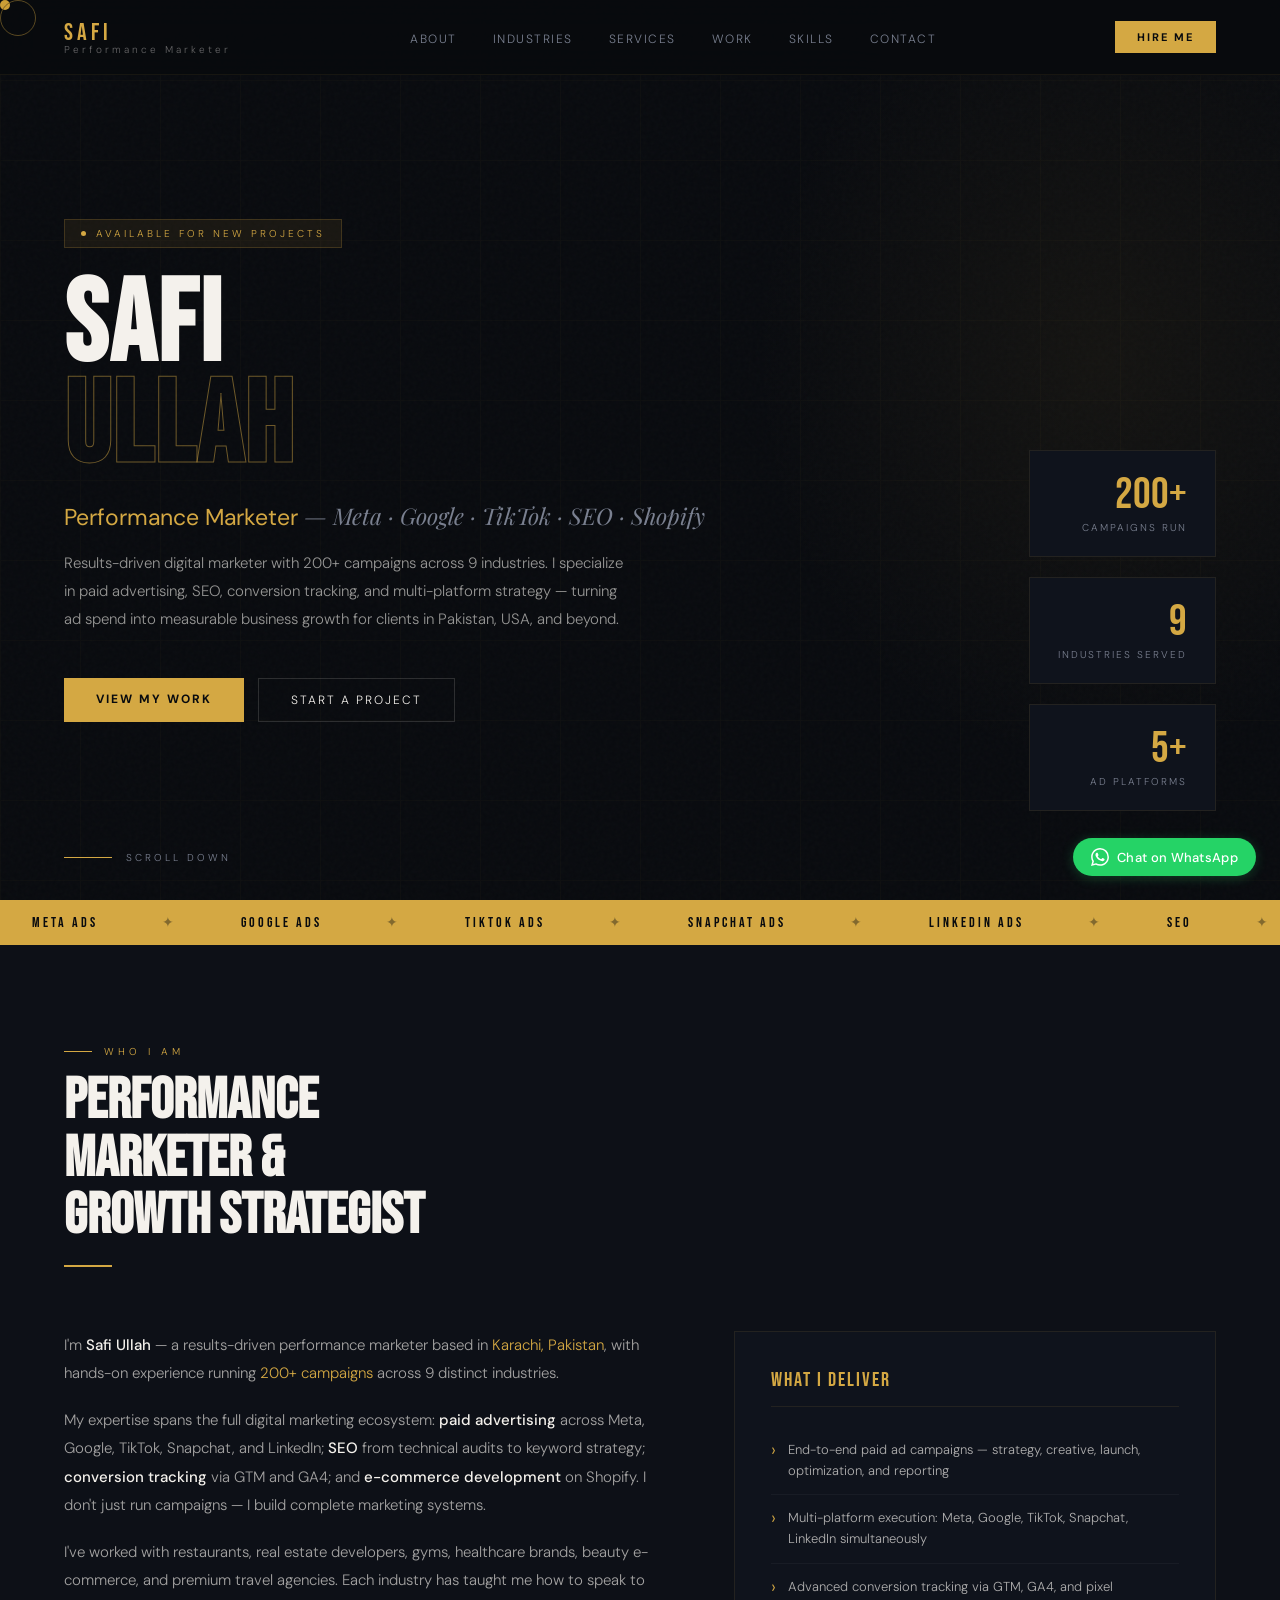
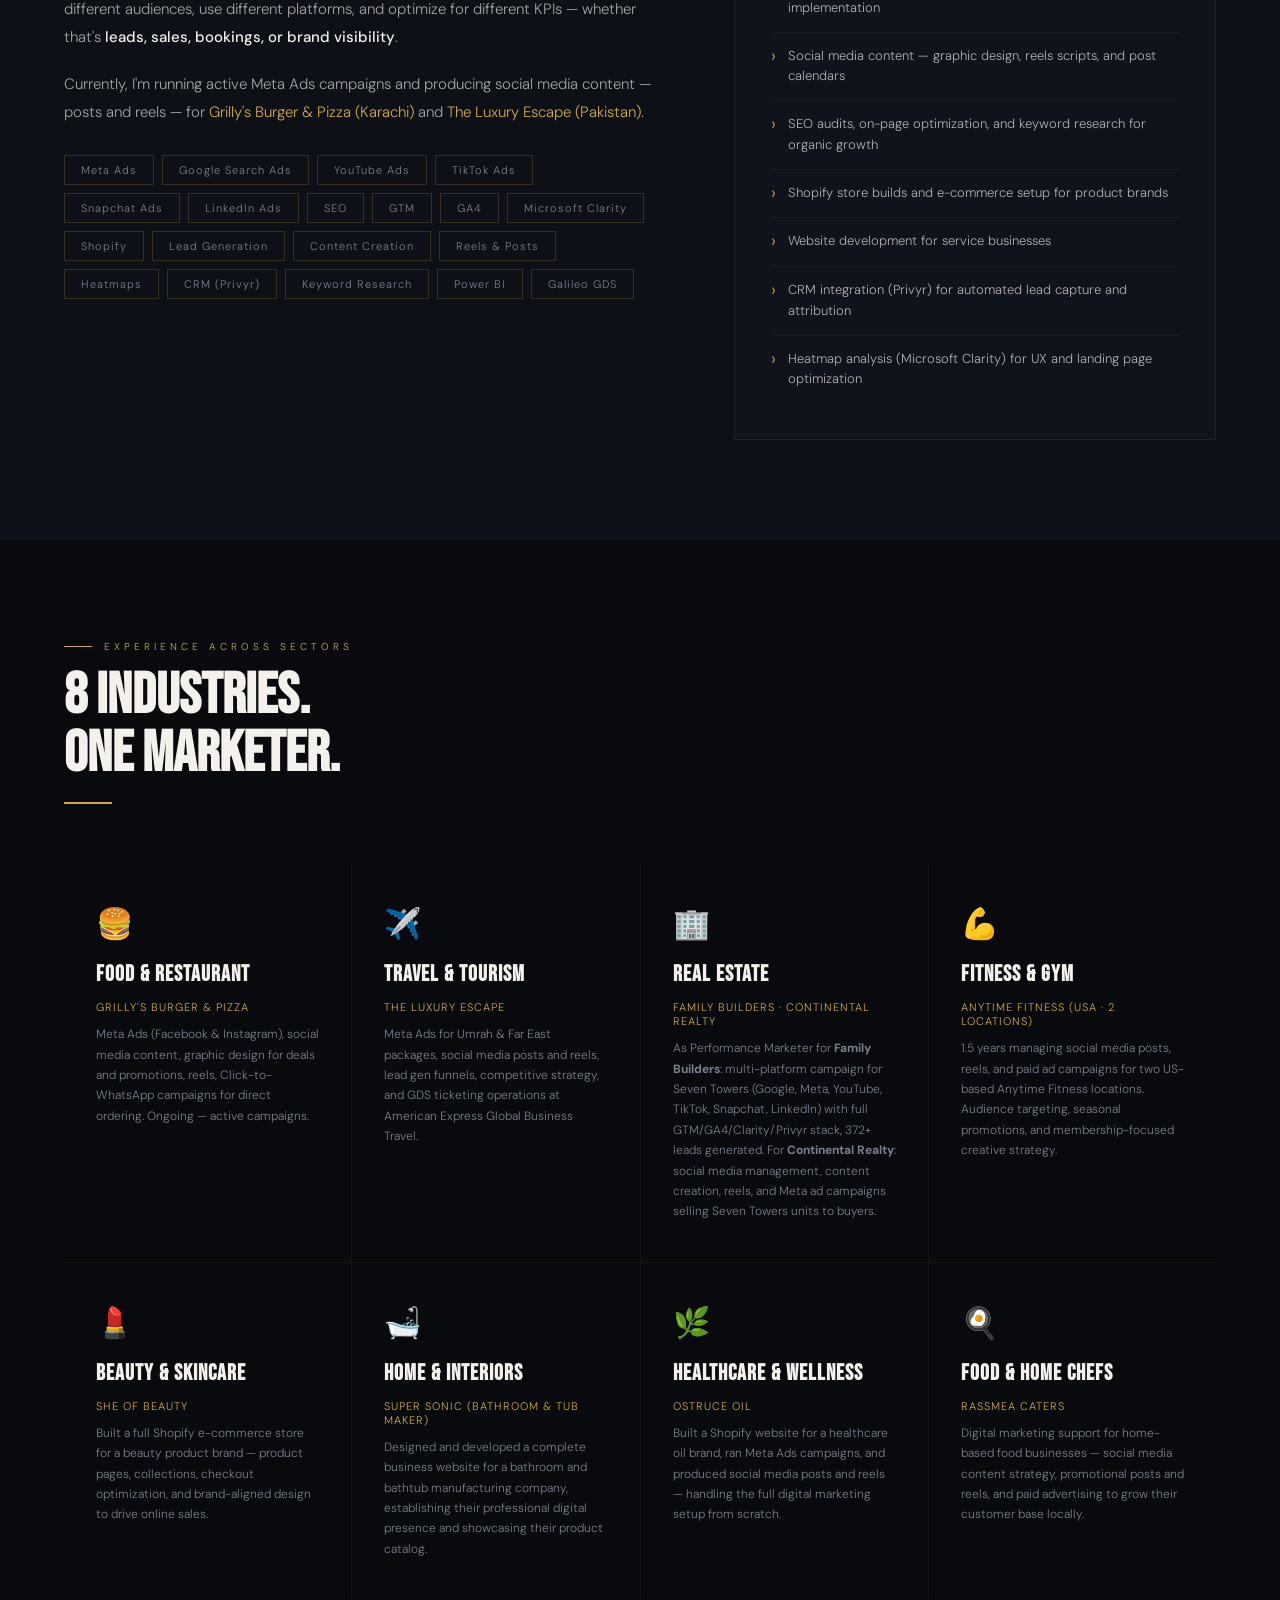
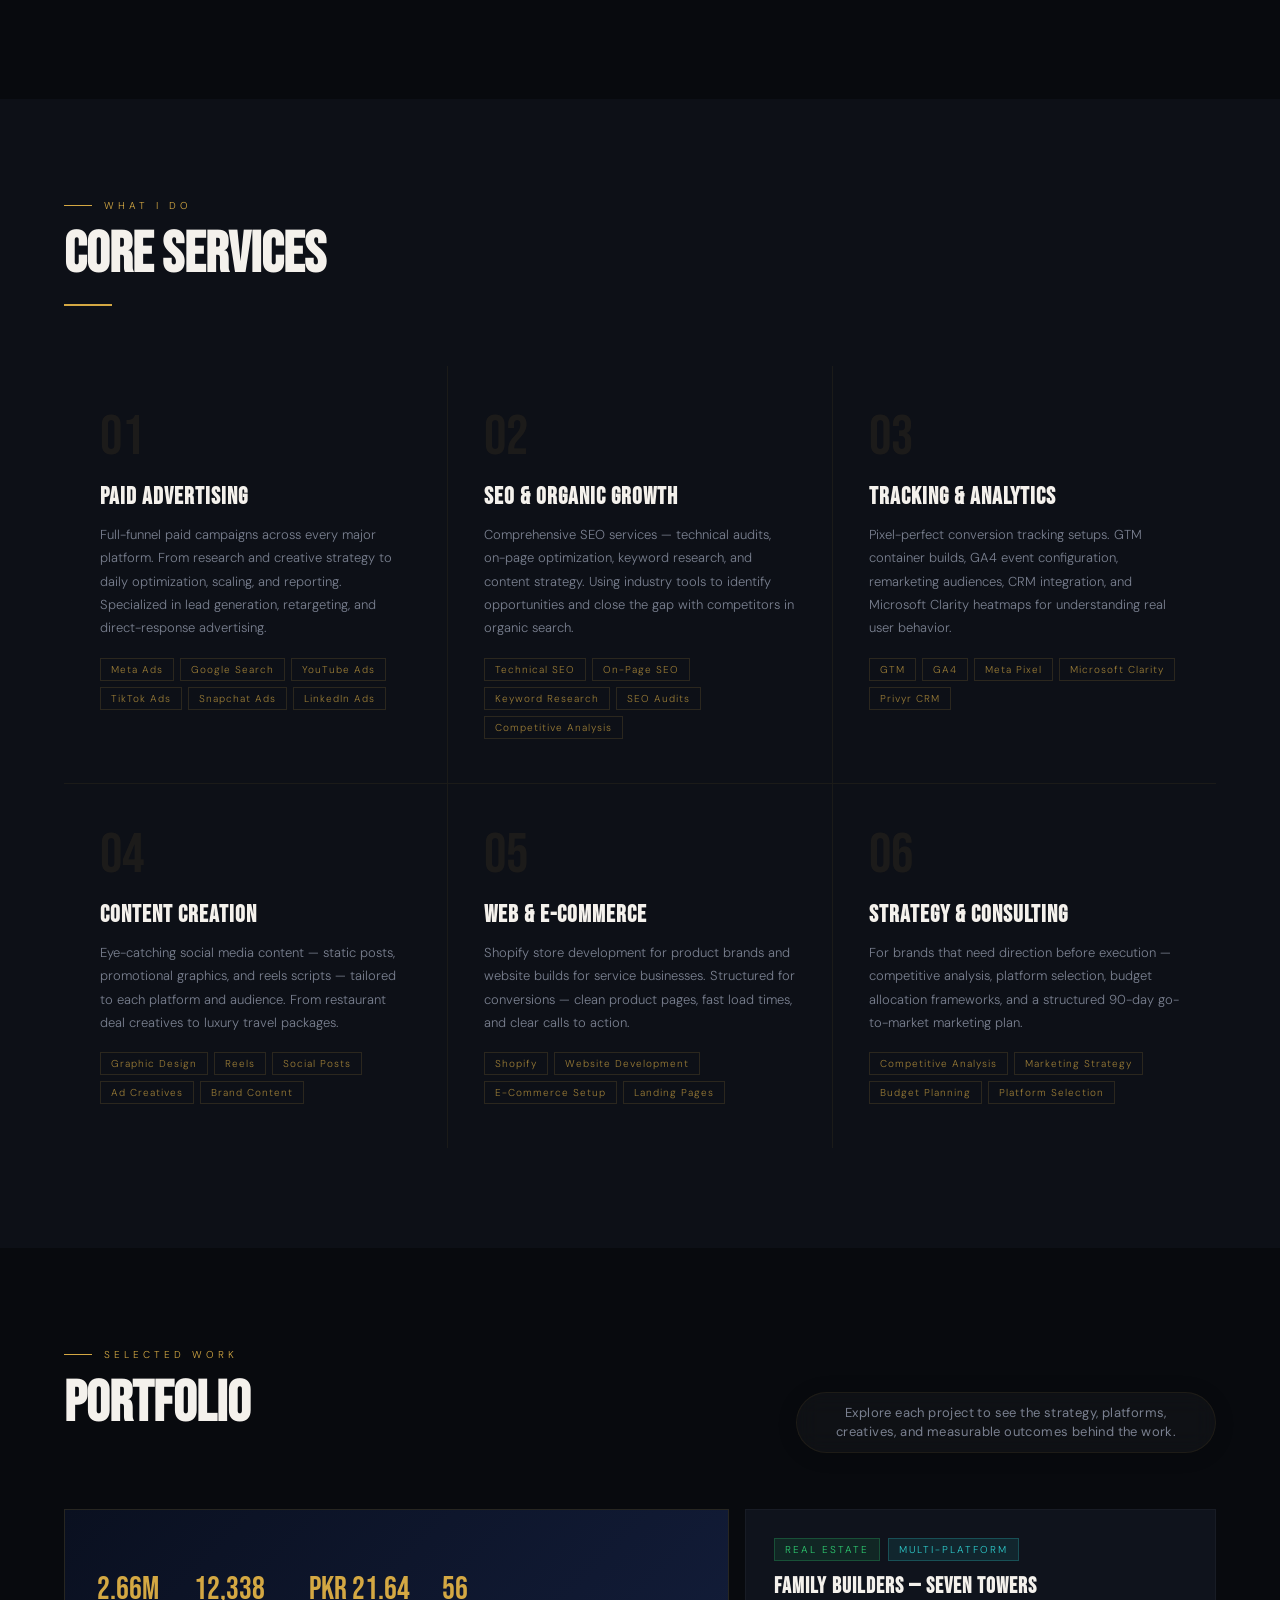
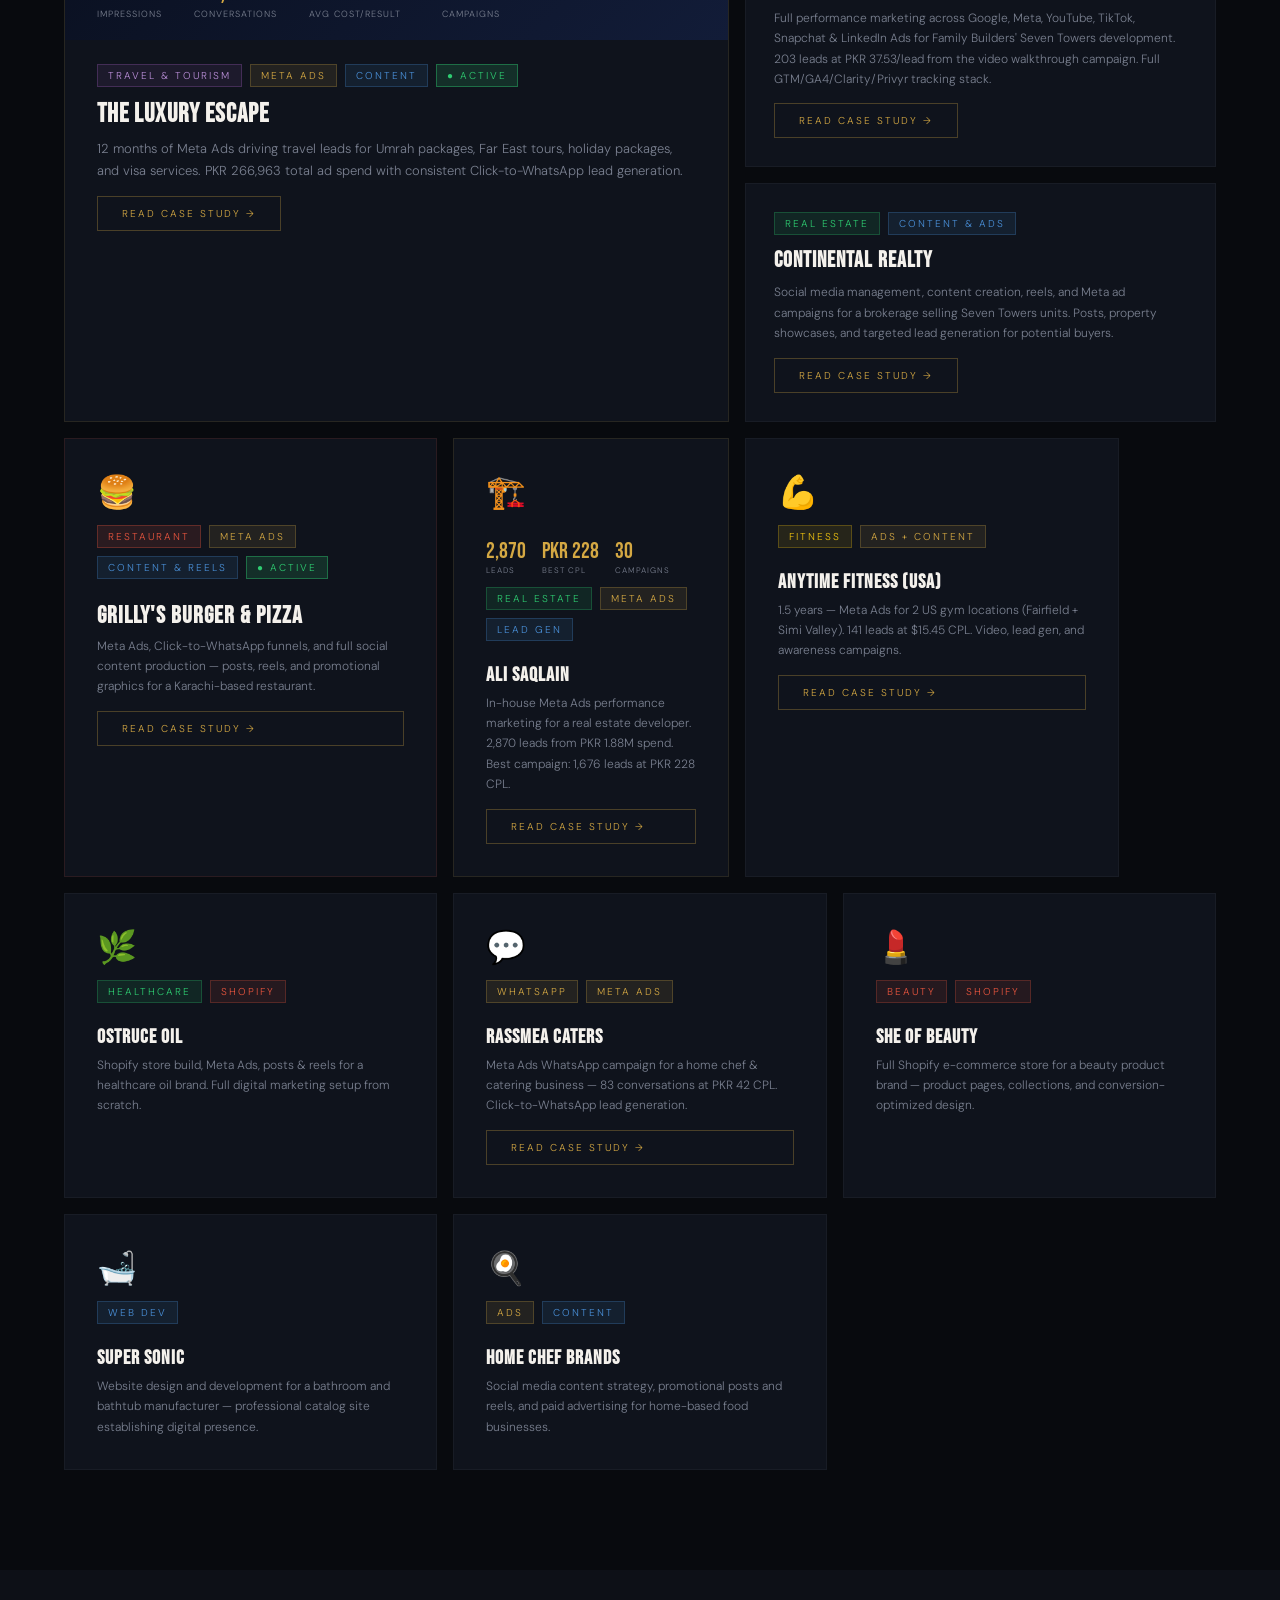
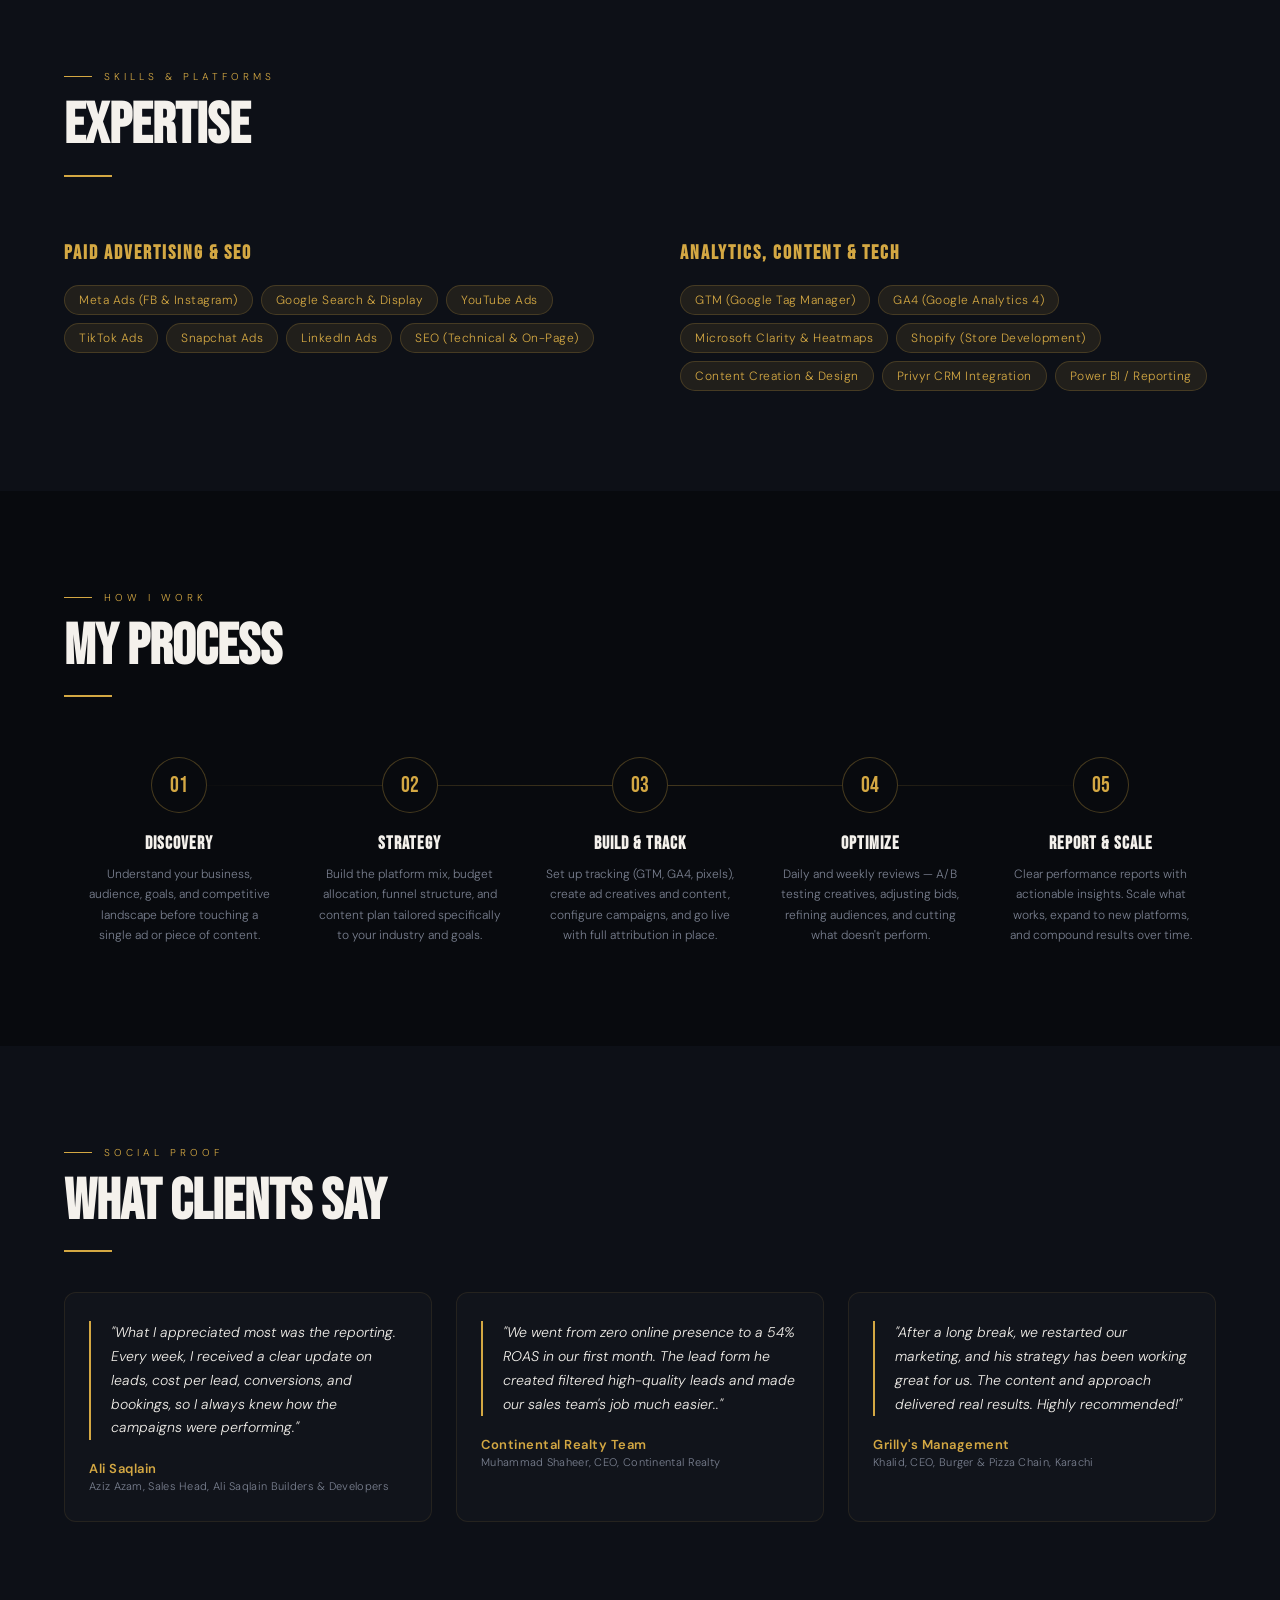
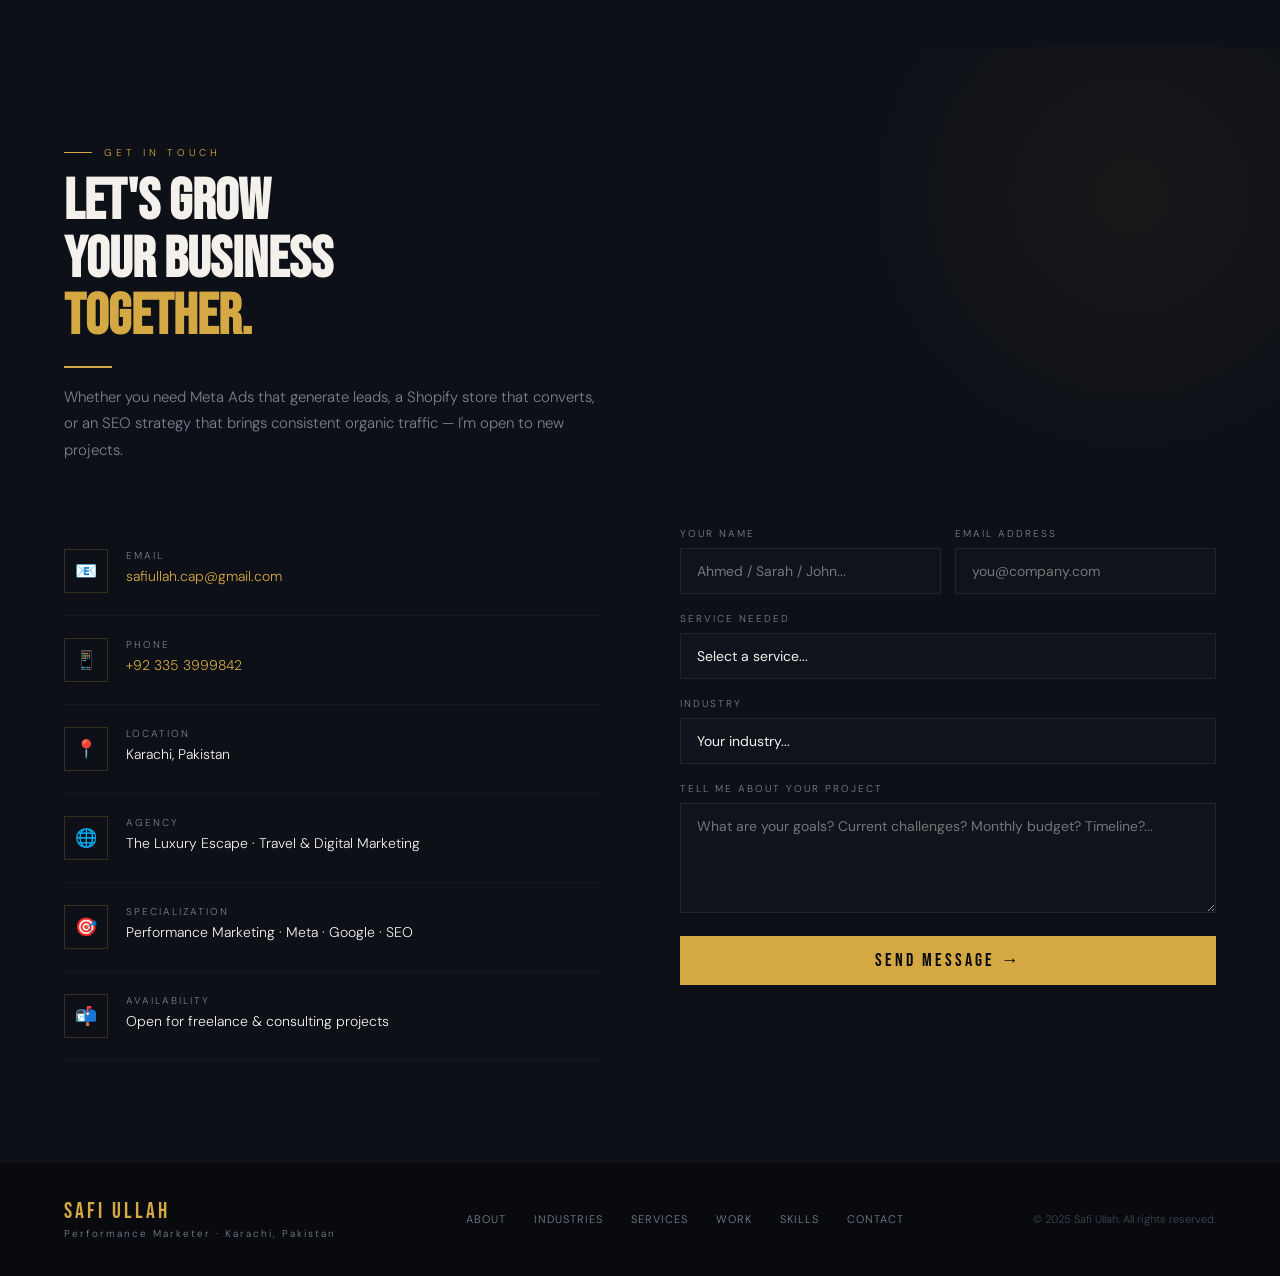
==== commit d419797b: "Update index.html" ====
--- a/index.html
+++ b/index.html
@@ -933,21 +933,21 @@
         <div class="testimonial-text">"What I appreciated most was the reporting. Every week, I received a clear update on leads, cost per lead, conversions, and bookings, so I always knew how the campaigns were performing."</div>
         <div class="testimonial-author">
           <div class="testimonial-name">Ali Saqlain </div>
-          <div class="testimonial-role">Sales Head, Ali Saqlain Builders & Developers</div>
+          <div class="testimonial-role"> Aziz Azam, Sales Head, Ali Saqlain Builders & Developers</div>
         </div>
       </div>
       <div class="testimonial-card">
         <div class="testimonial-text">"We went from zero online presence to a 54% ROAS in our first month. The lead form he created filtered high-quality leads and made our sales team's job much easier.."</div>
         <div class="testimonial-author">
           <div class="testimonial-name">Continental Realty Team</div>
-          <div class="testimonial-role">Selling Highend Properties in Karachi</div>
+          <div class="testimonial-role">Muhammad Shaheer, CEO, Continental Realty</div>
         </div>
       </div>
       <div class="testimonial-card">
         <div class="testimonial-text">"After a long break, we restarted our marketing, and his strategy has been working great for us. The content and approach delivered real results. Highly recommended!"</div>
         <div class="testimonial-author">
           <div class="testimonial-name">Grilly's Management</div>
-          <div class="testimonial-role">Burger & Pizza Chain, Karachi</div>
+          <div class="testimonial-role">Khalid, CEO, Burger & Pizza Chain, Karachi</div>
         </div>
       </div>
     </div>
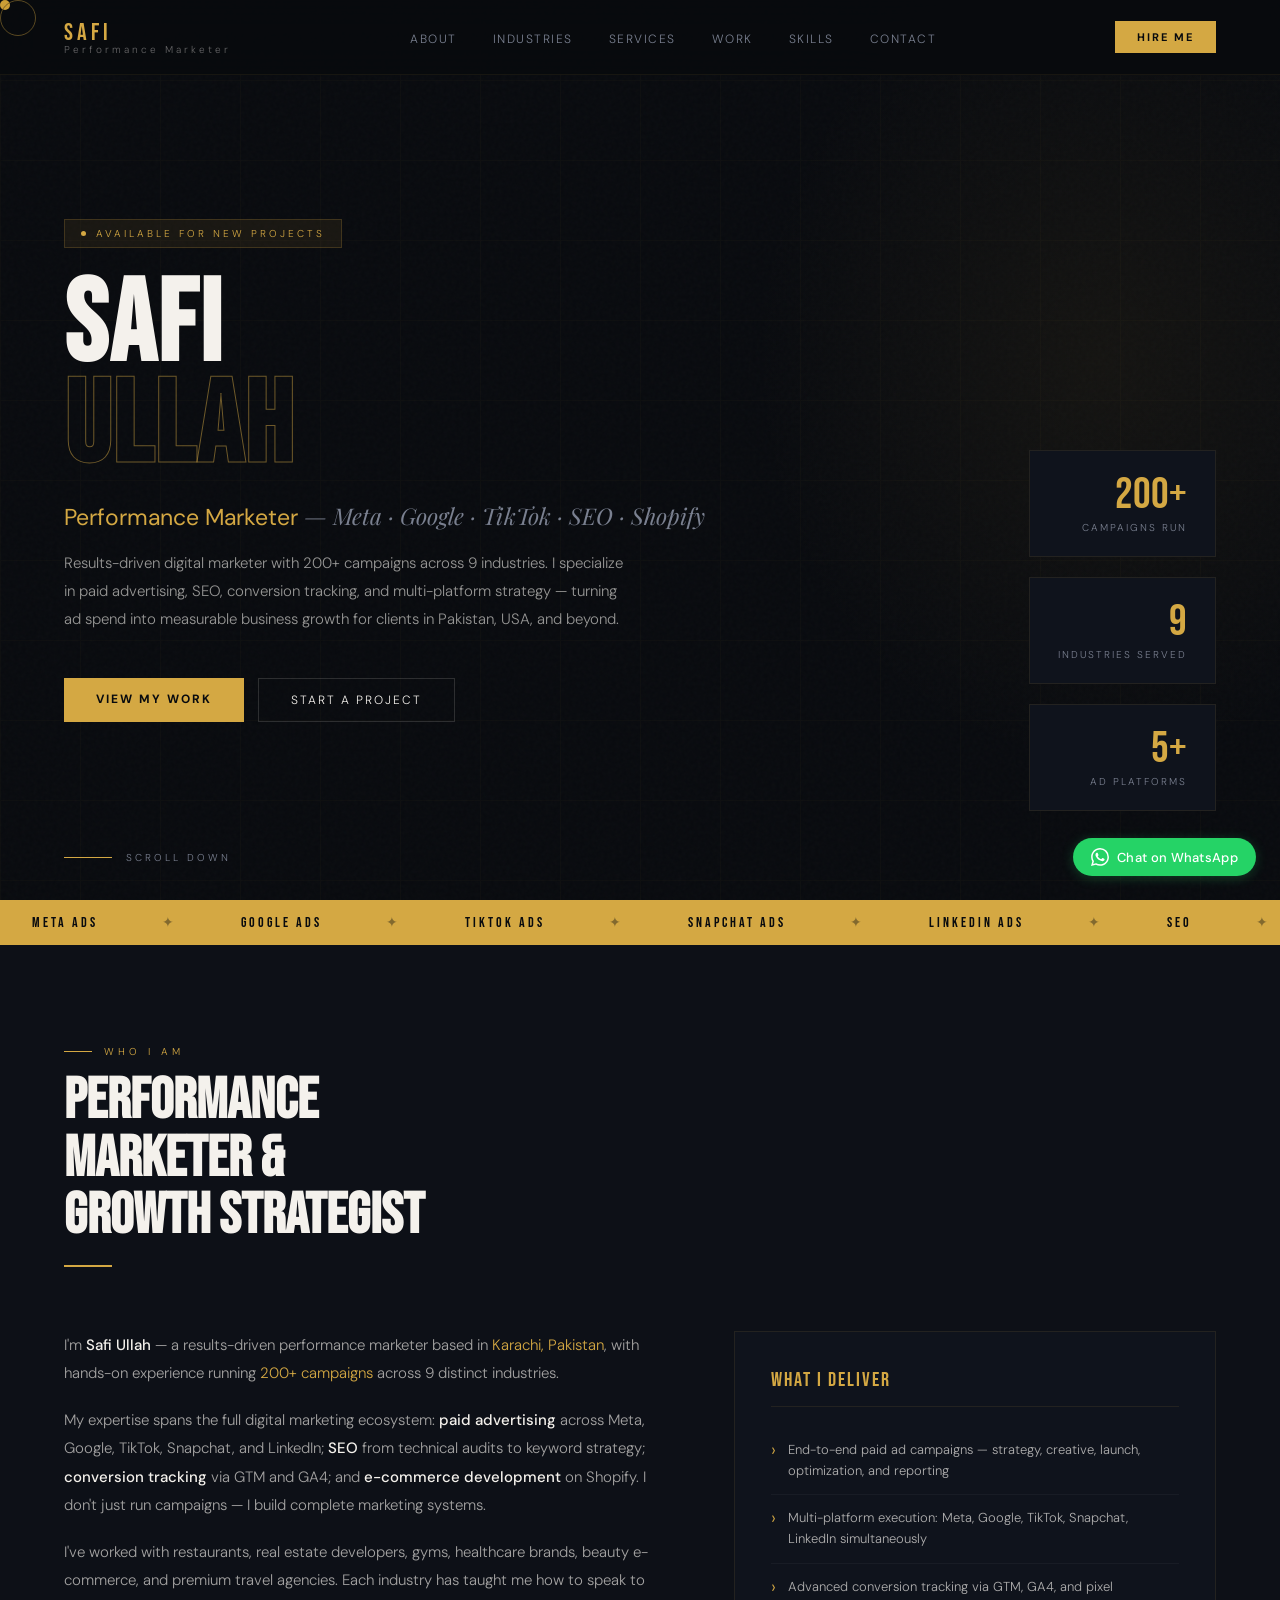
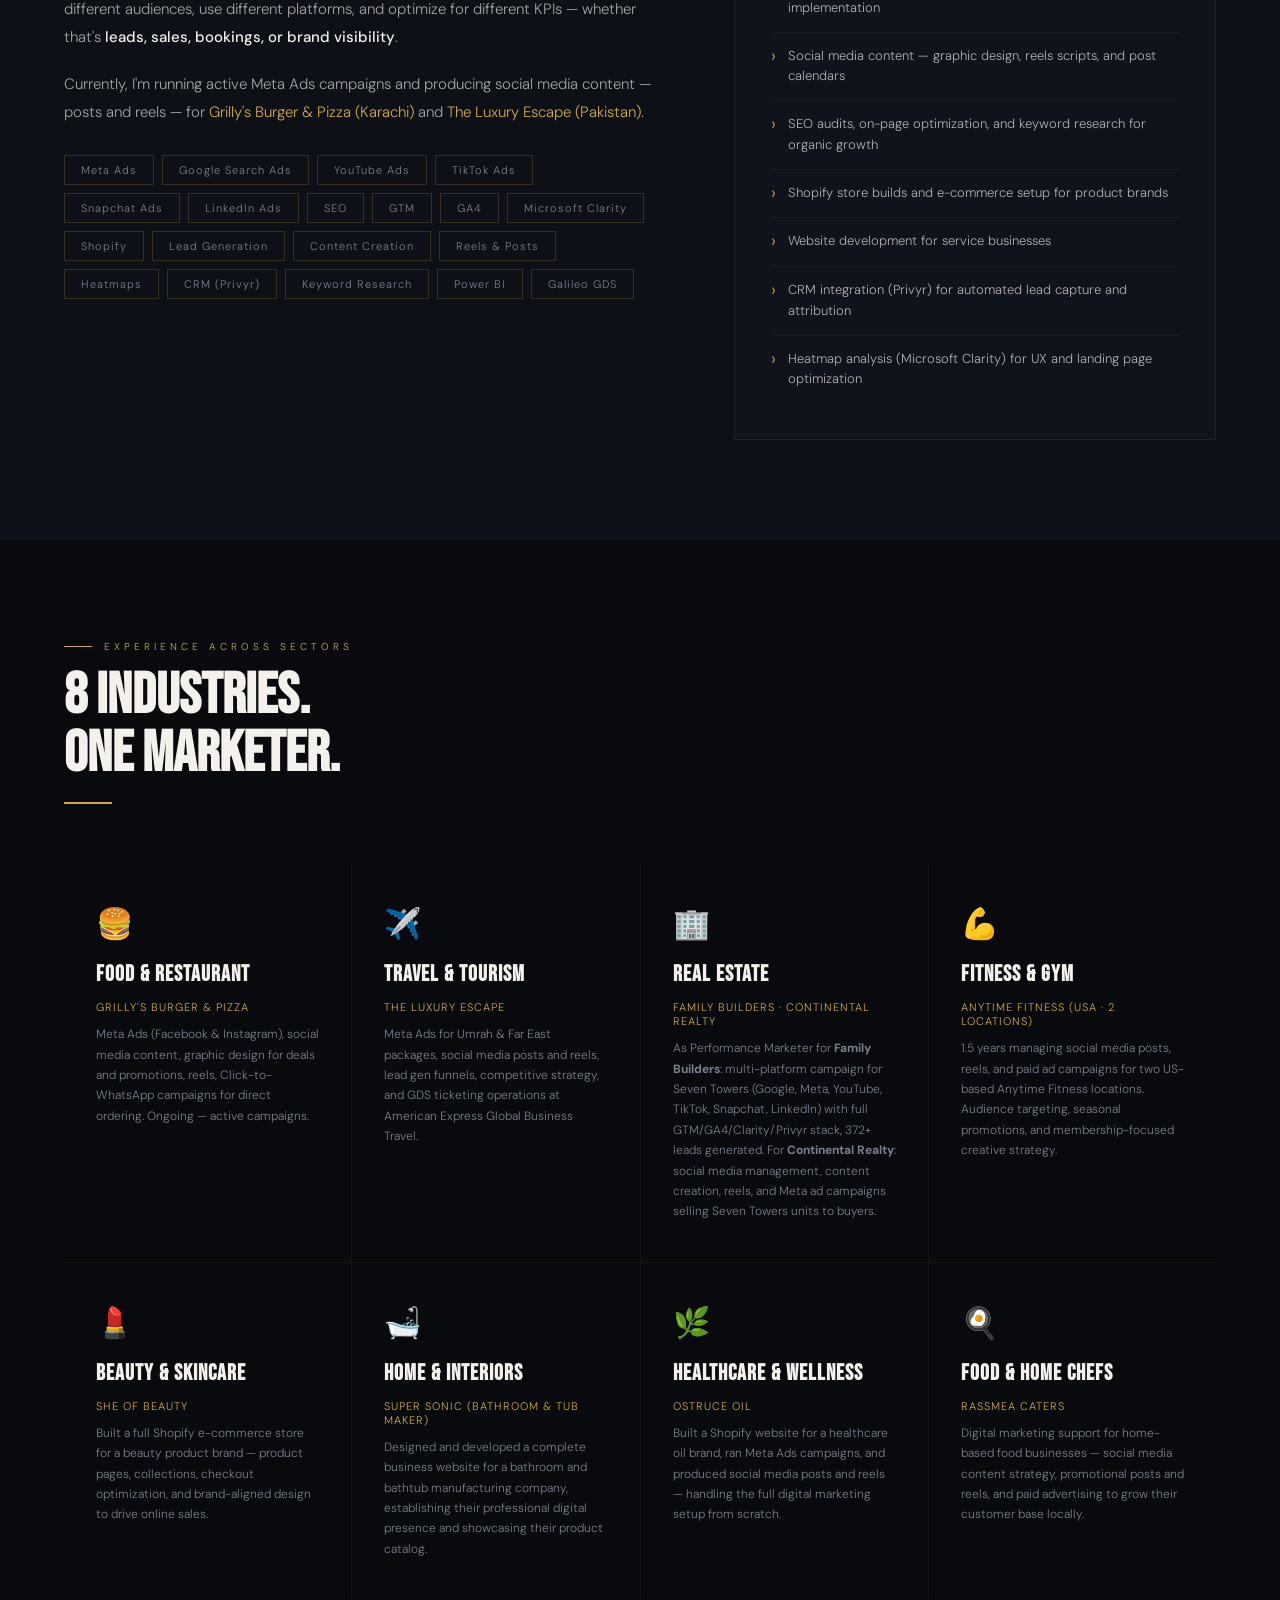
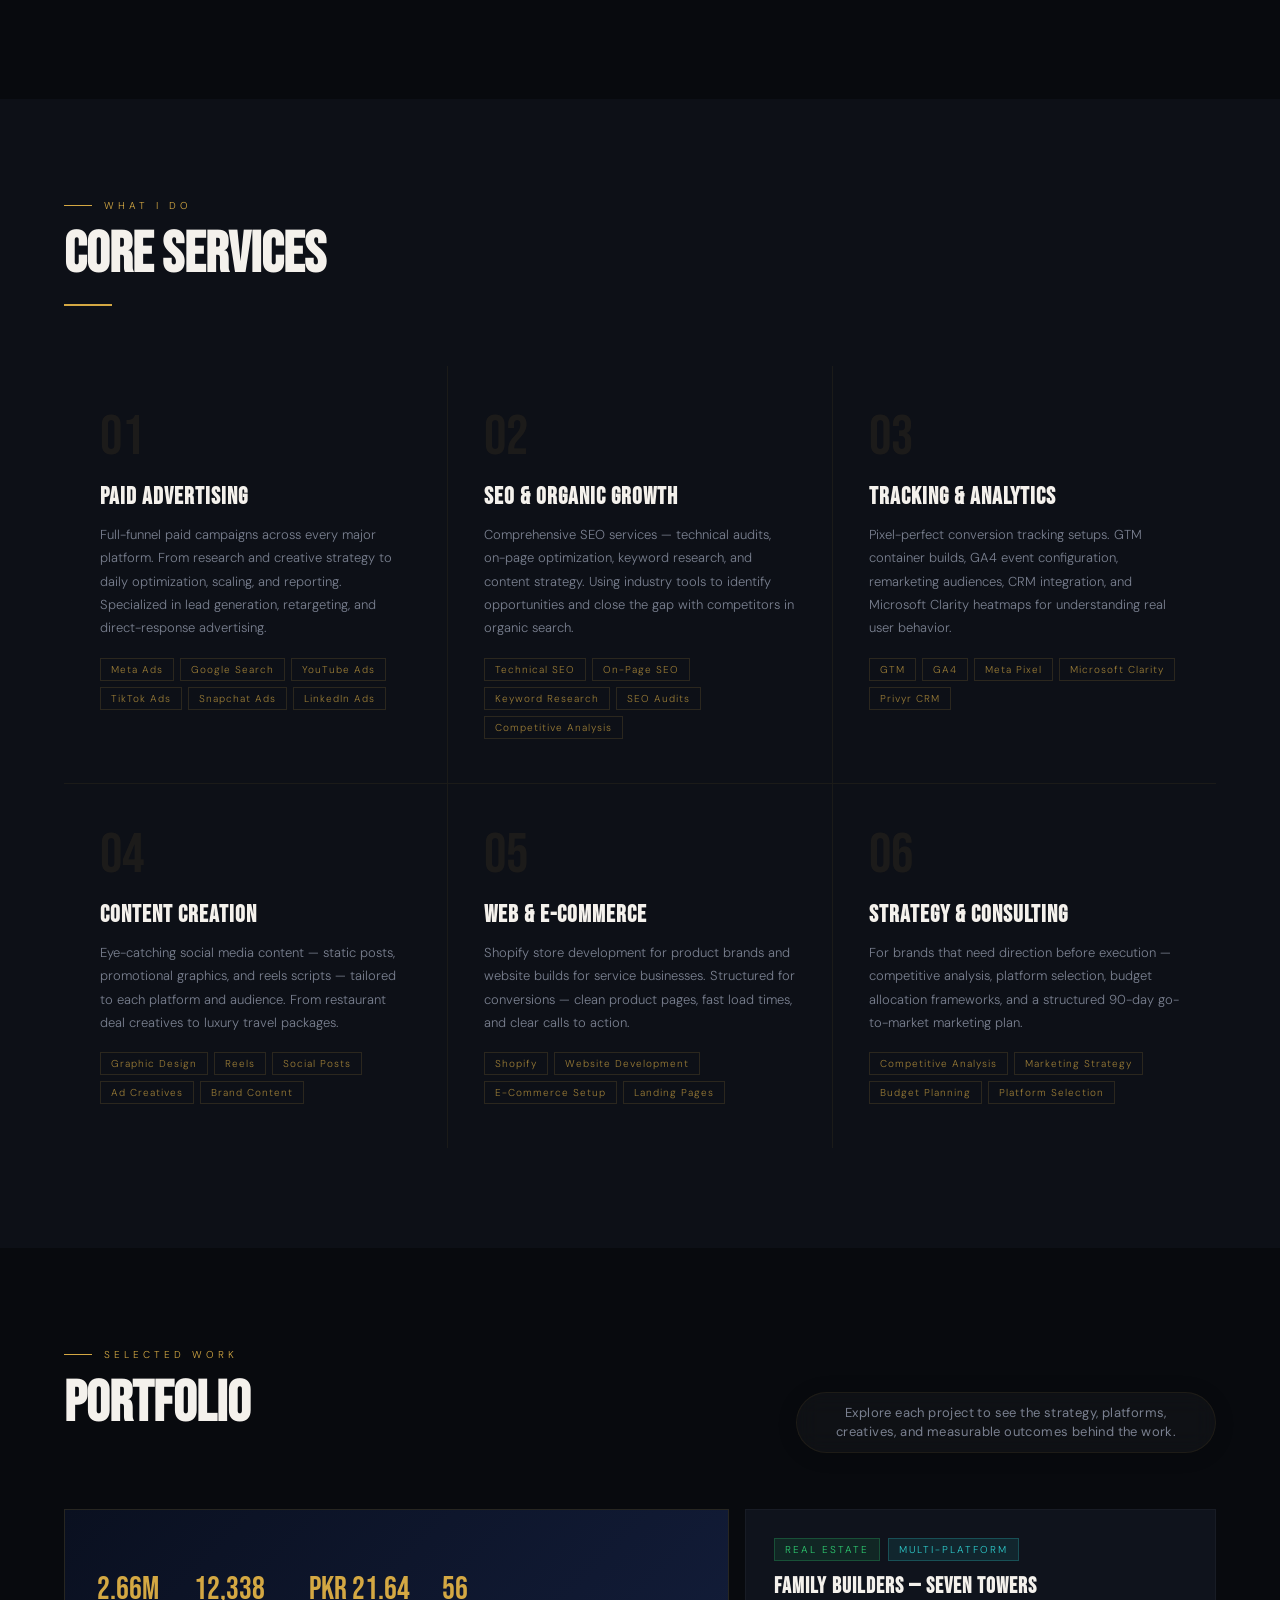
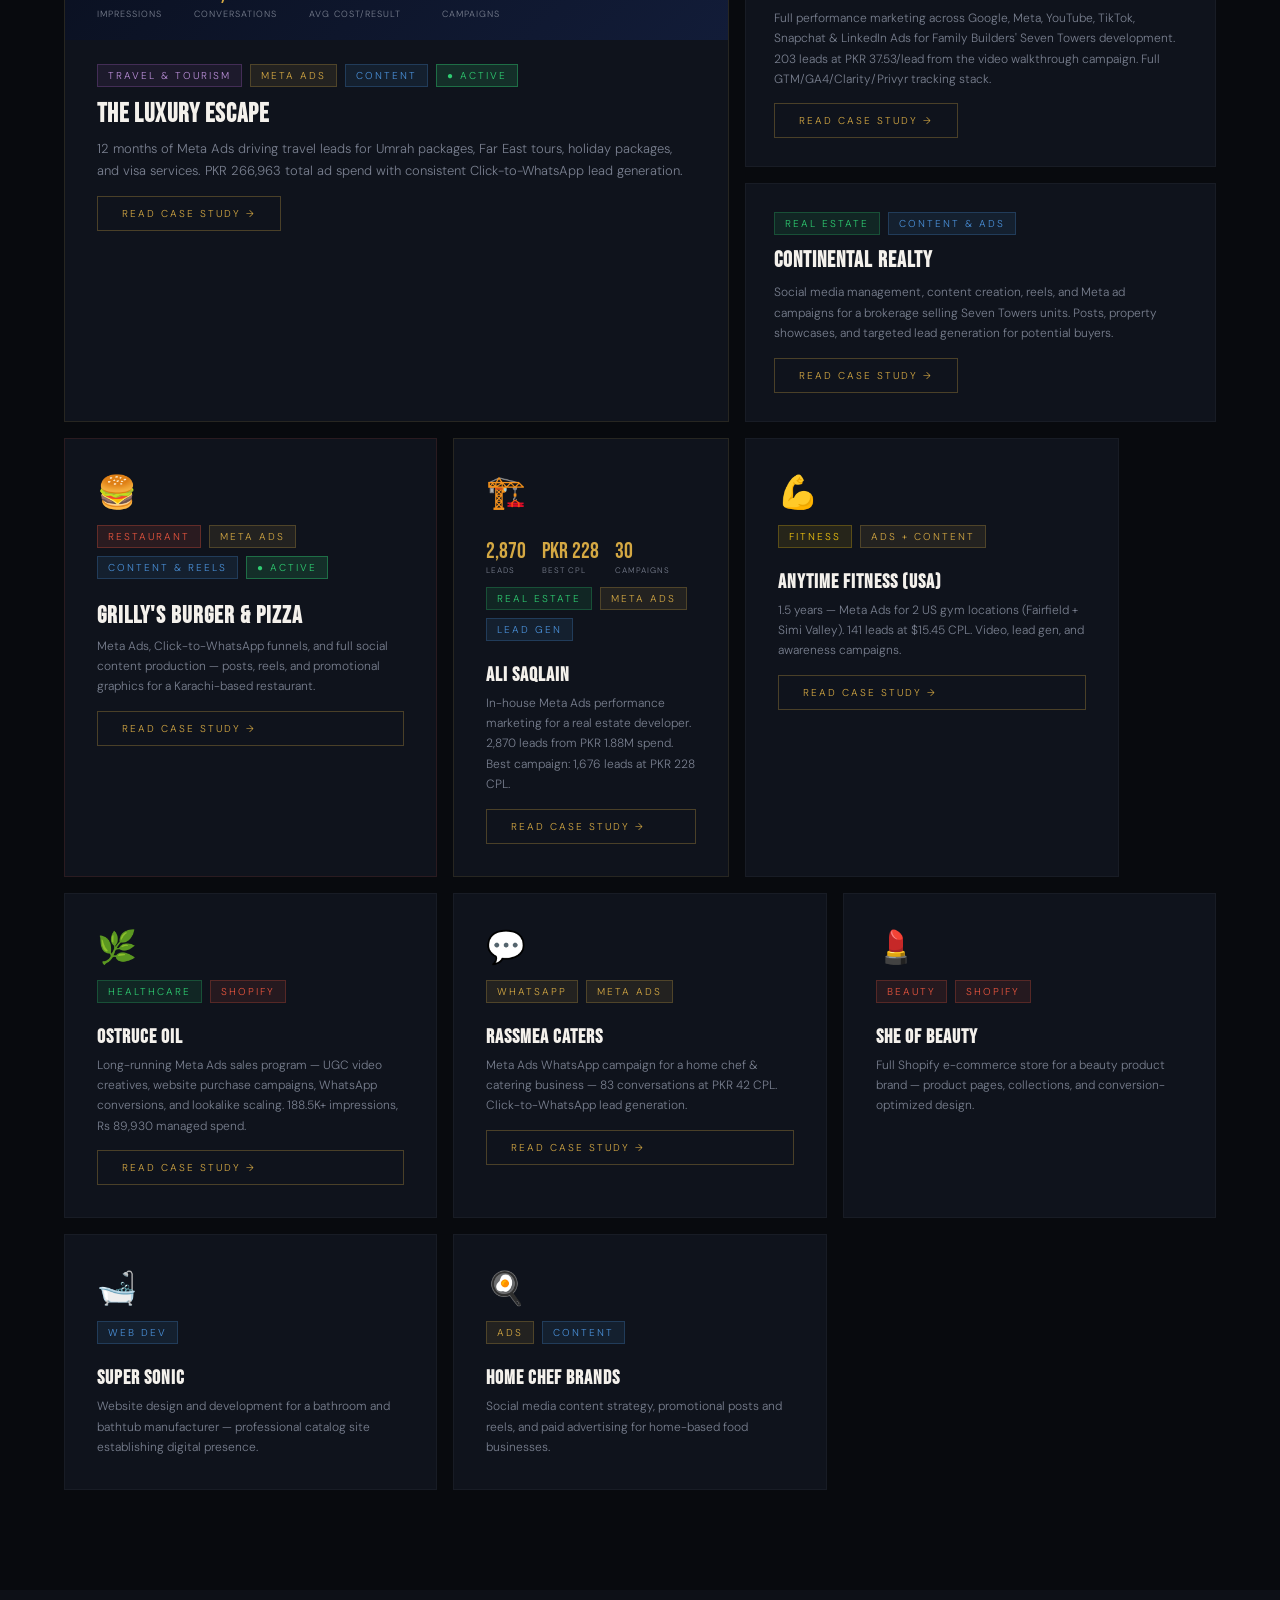
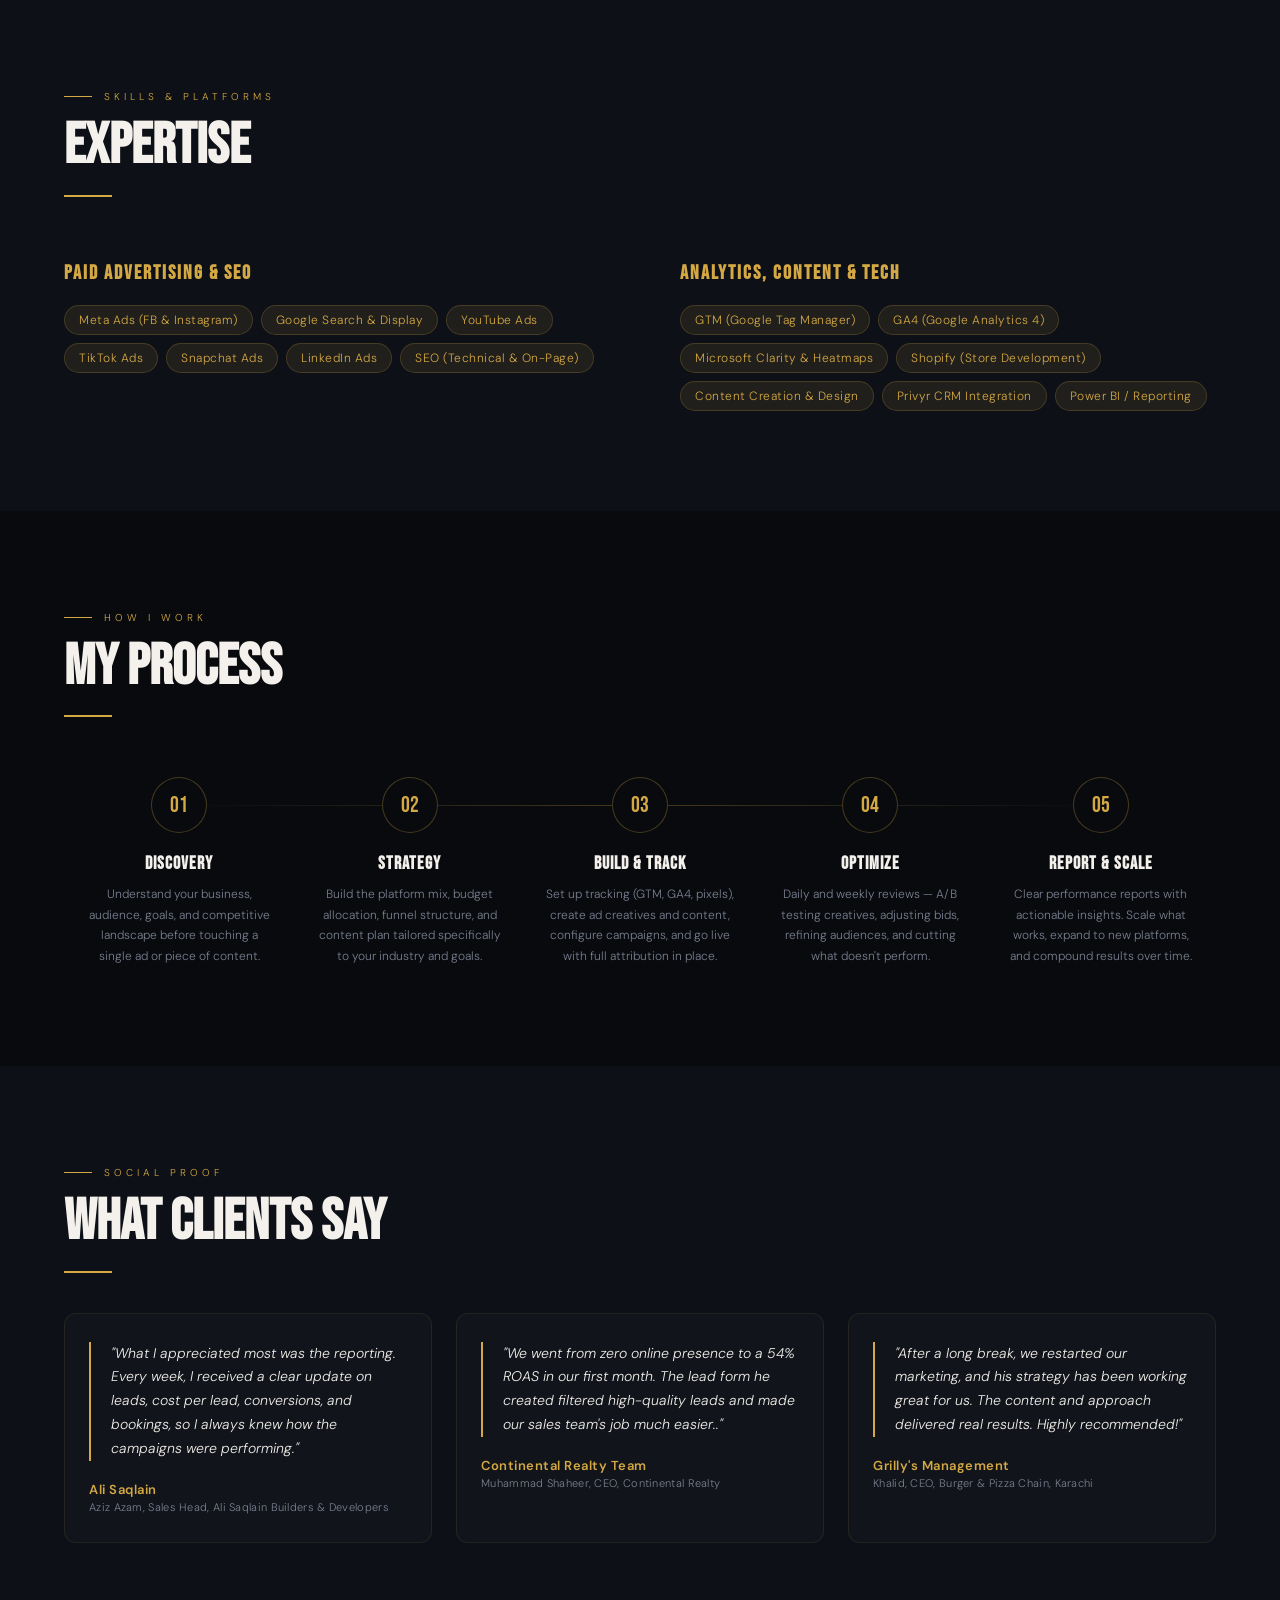
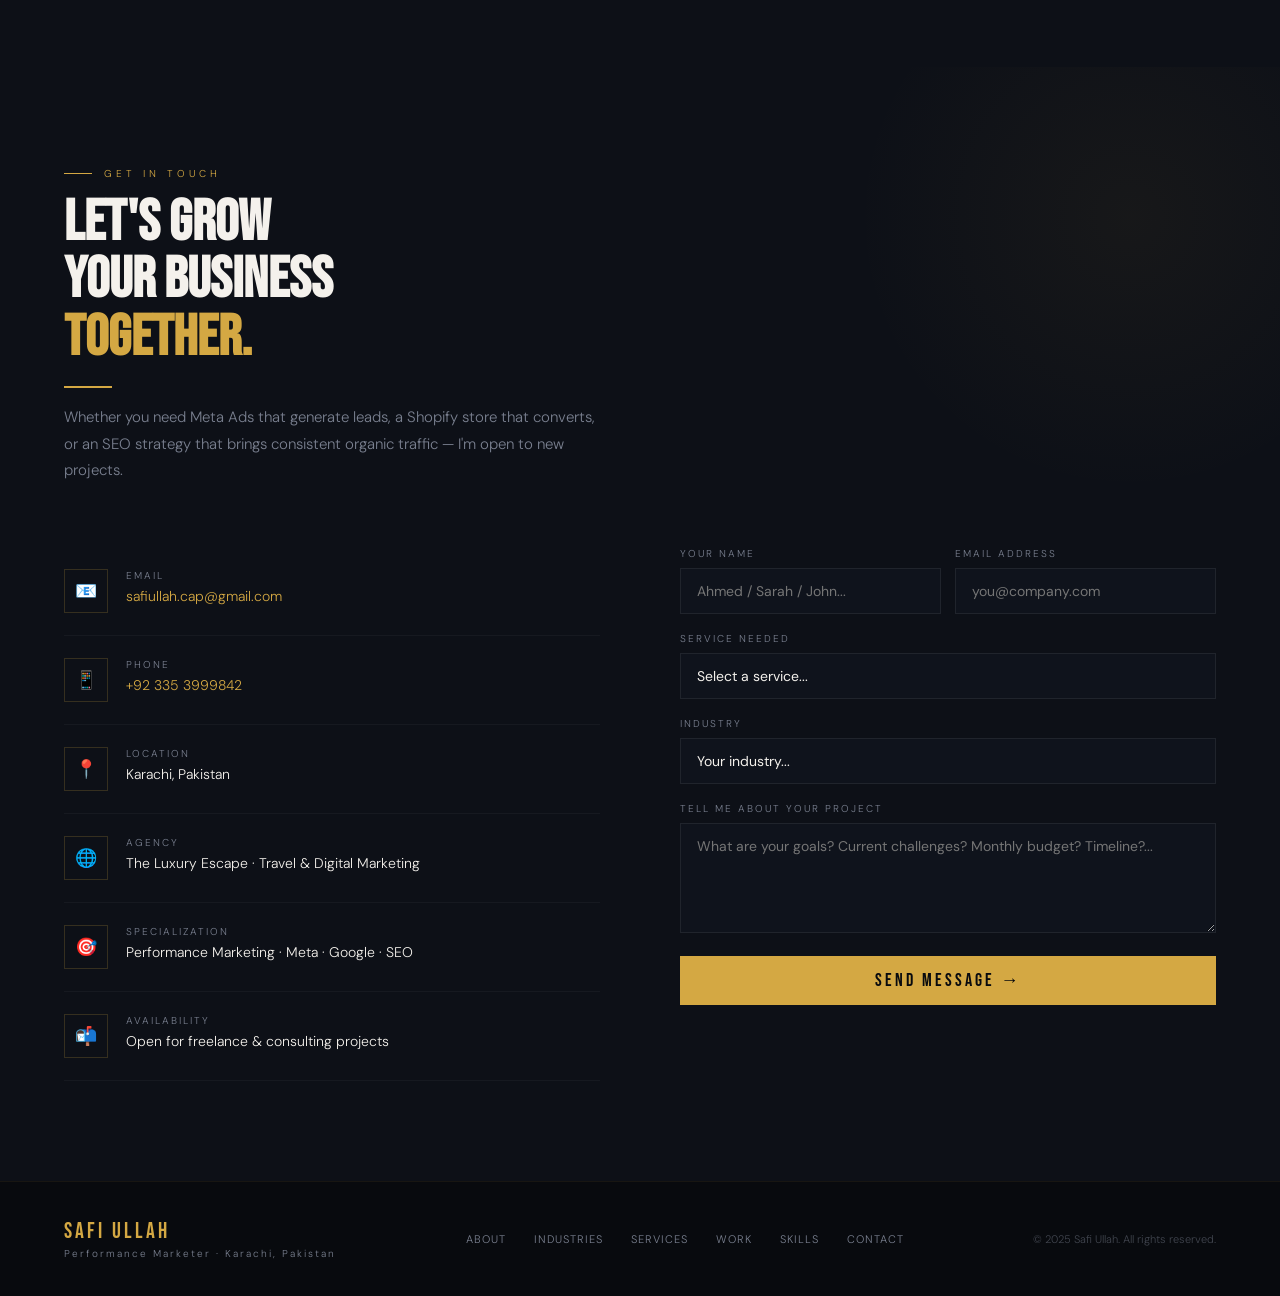
==== commit 2d221db5: "Add Meta Ads report screenshots as proof to Anytime Fitness, Ali Saqlain, Continental Realty; create" ====
--- a/index.html
+++ b/index.html
@@ -789,7 +789,8 @@
           <span class="ctag ecom">Shopify</span>
         </div>
         <h3 style="font-family:'Bebas Neue',sans-serif;font-size:20px;letter-spacing:1px;margin:10px 0 6px;">OSTRUCE OIL</h3>
-        <p style="font-size:12px;color:var(--muted);line-height:1.7;">Shopify store build, Meta Ads, posts & reels for a healthcare oil brand. Full digital marketing setup from scratch.</p>
+        <p style="font-size:12px;color:var(--muted);line-height:1.7;">Long-running Meta Ads sales program — UGC video creatives, website purchase campaigns, WhatsApp conversions, and lookalike scaling. 188.5K+ impressions, Rs 89,930 managed spend.</p>
+        <a class="btn-case" href="case-studies/ostruce-oil.html">Read Case Study</a>
       </div>
     </div>
 
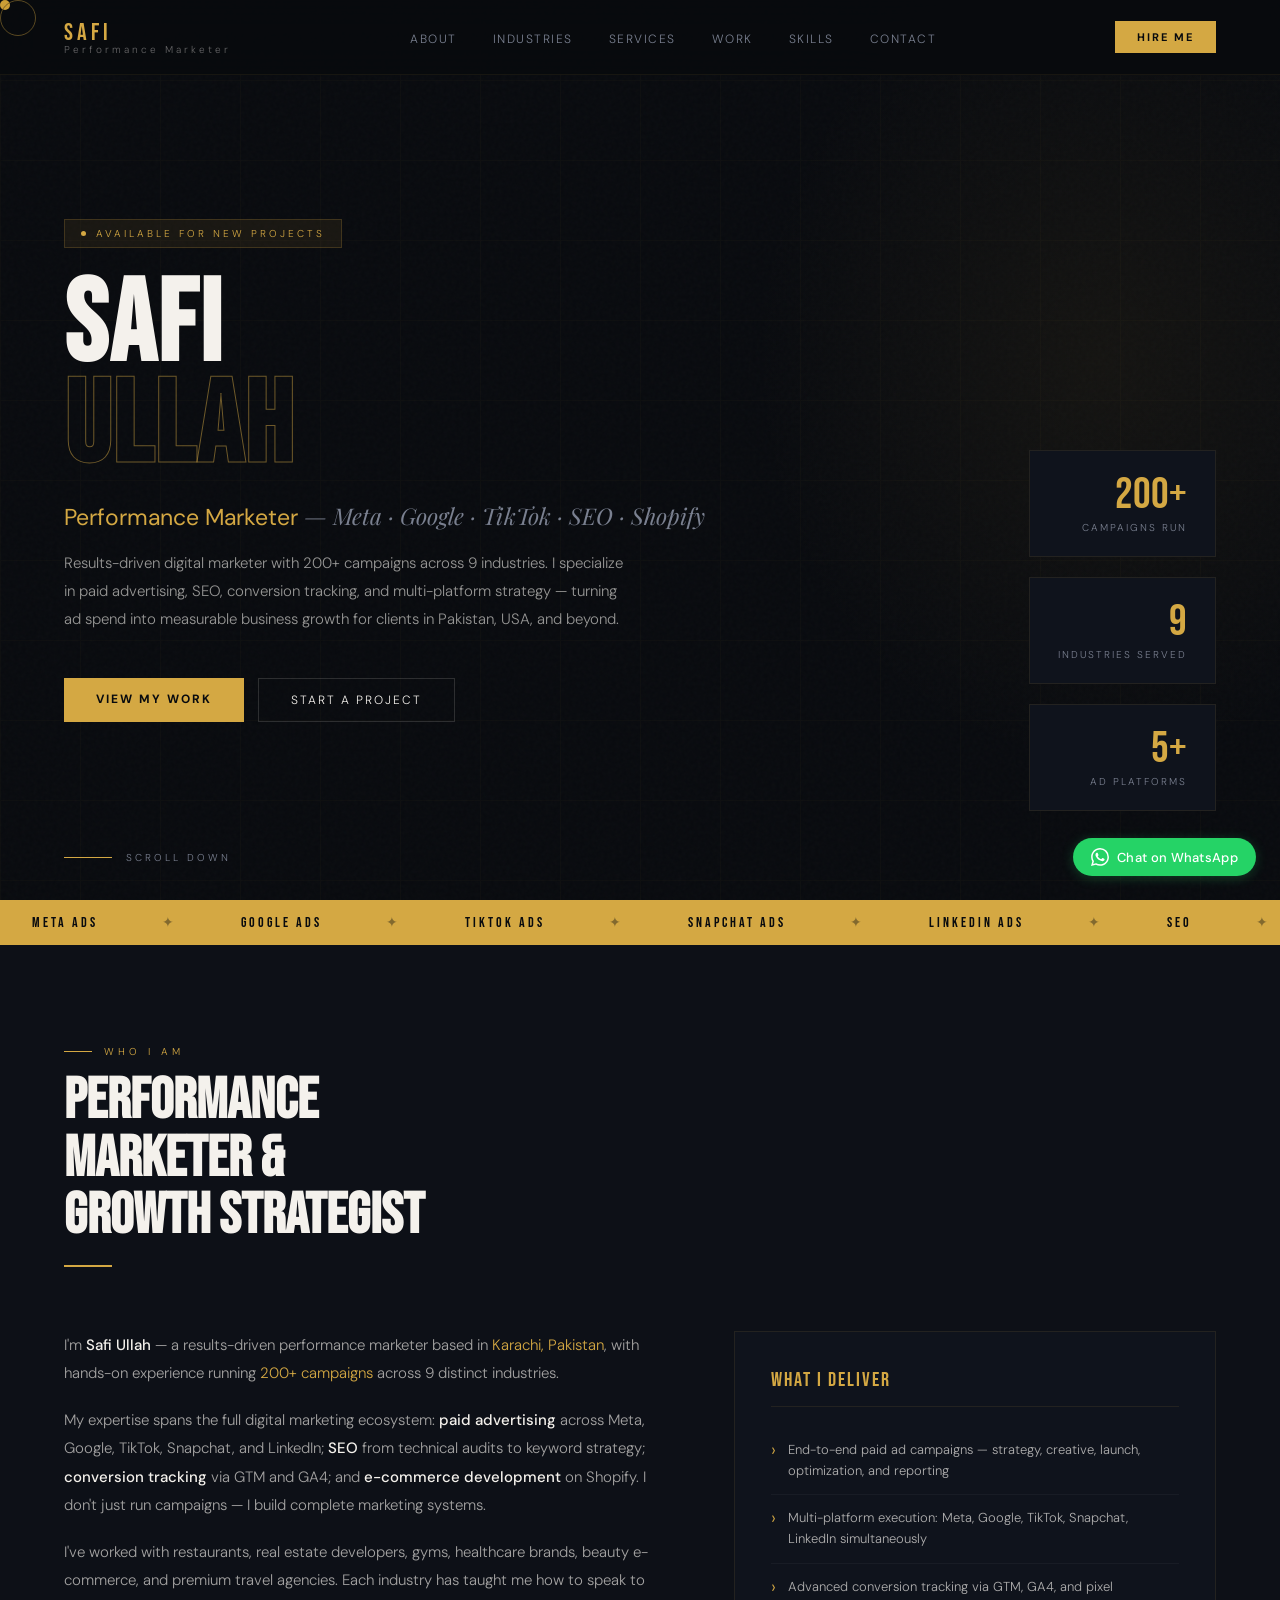
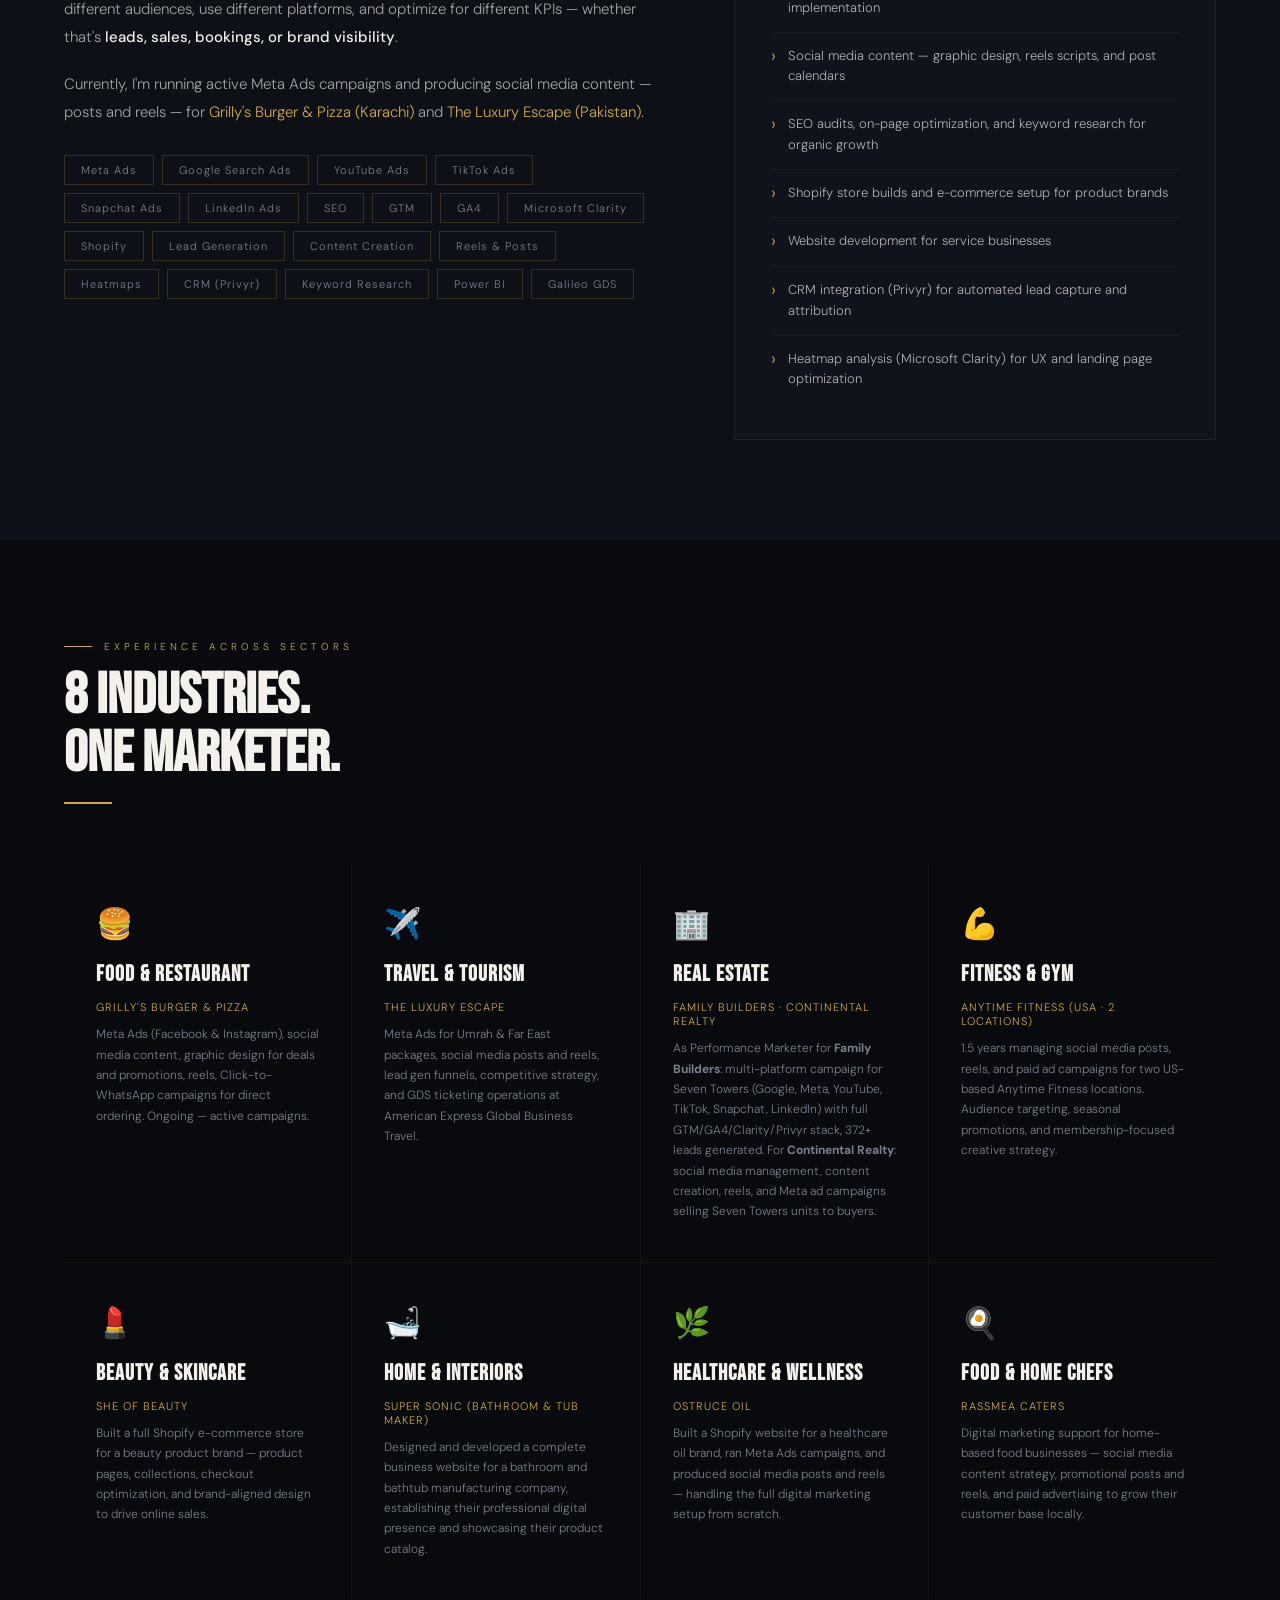
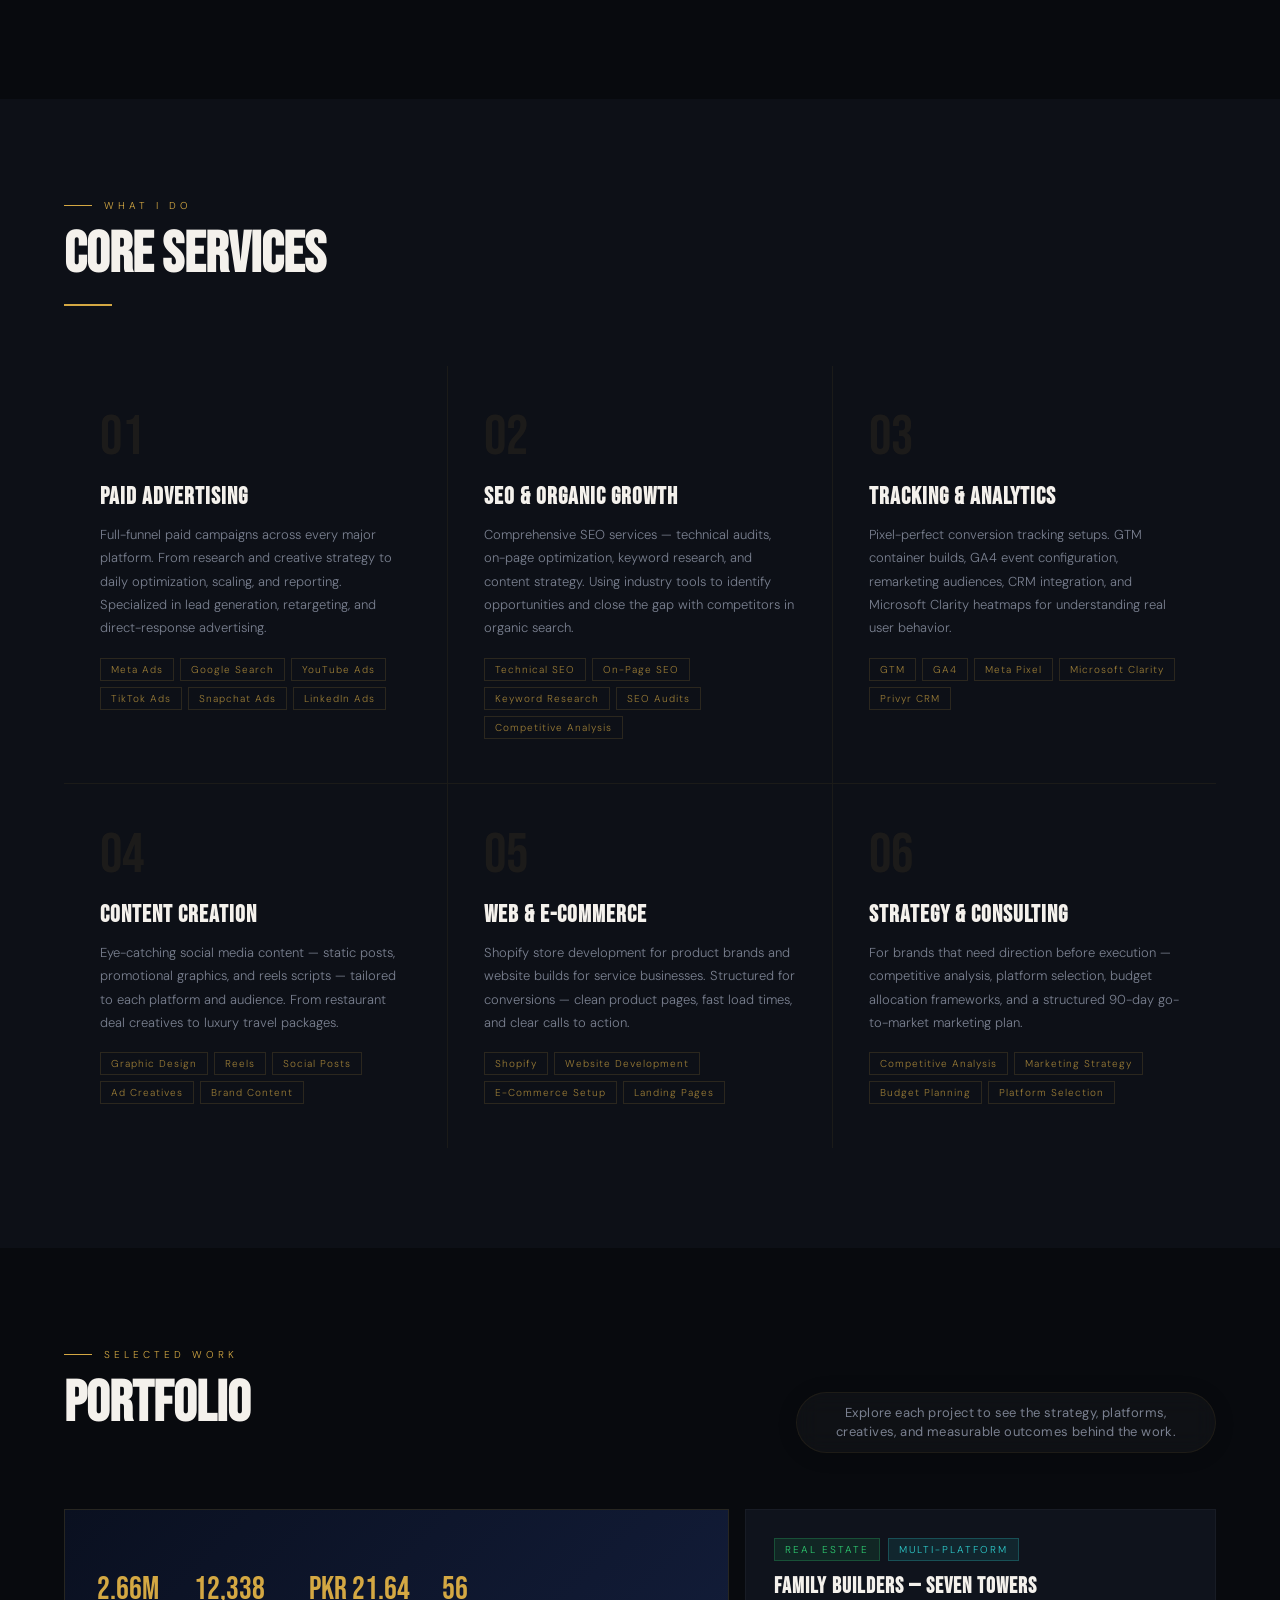
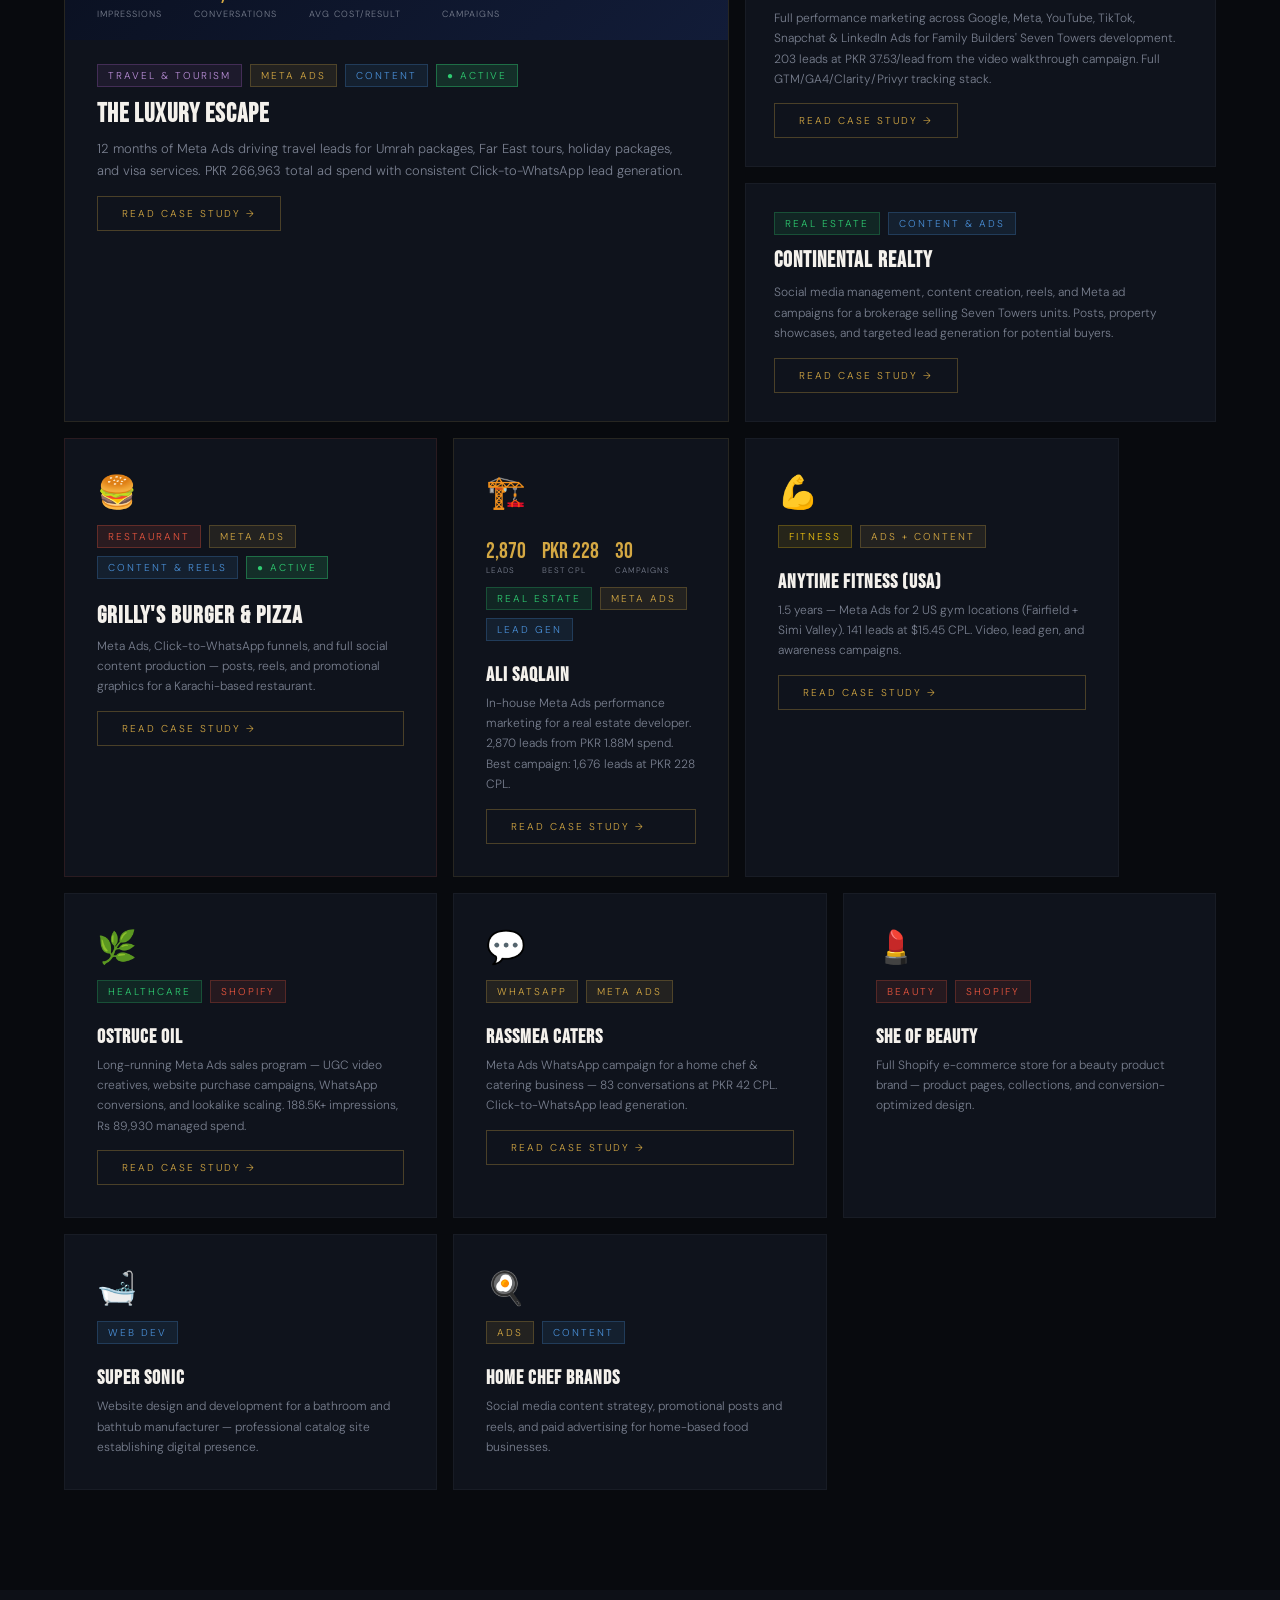
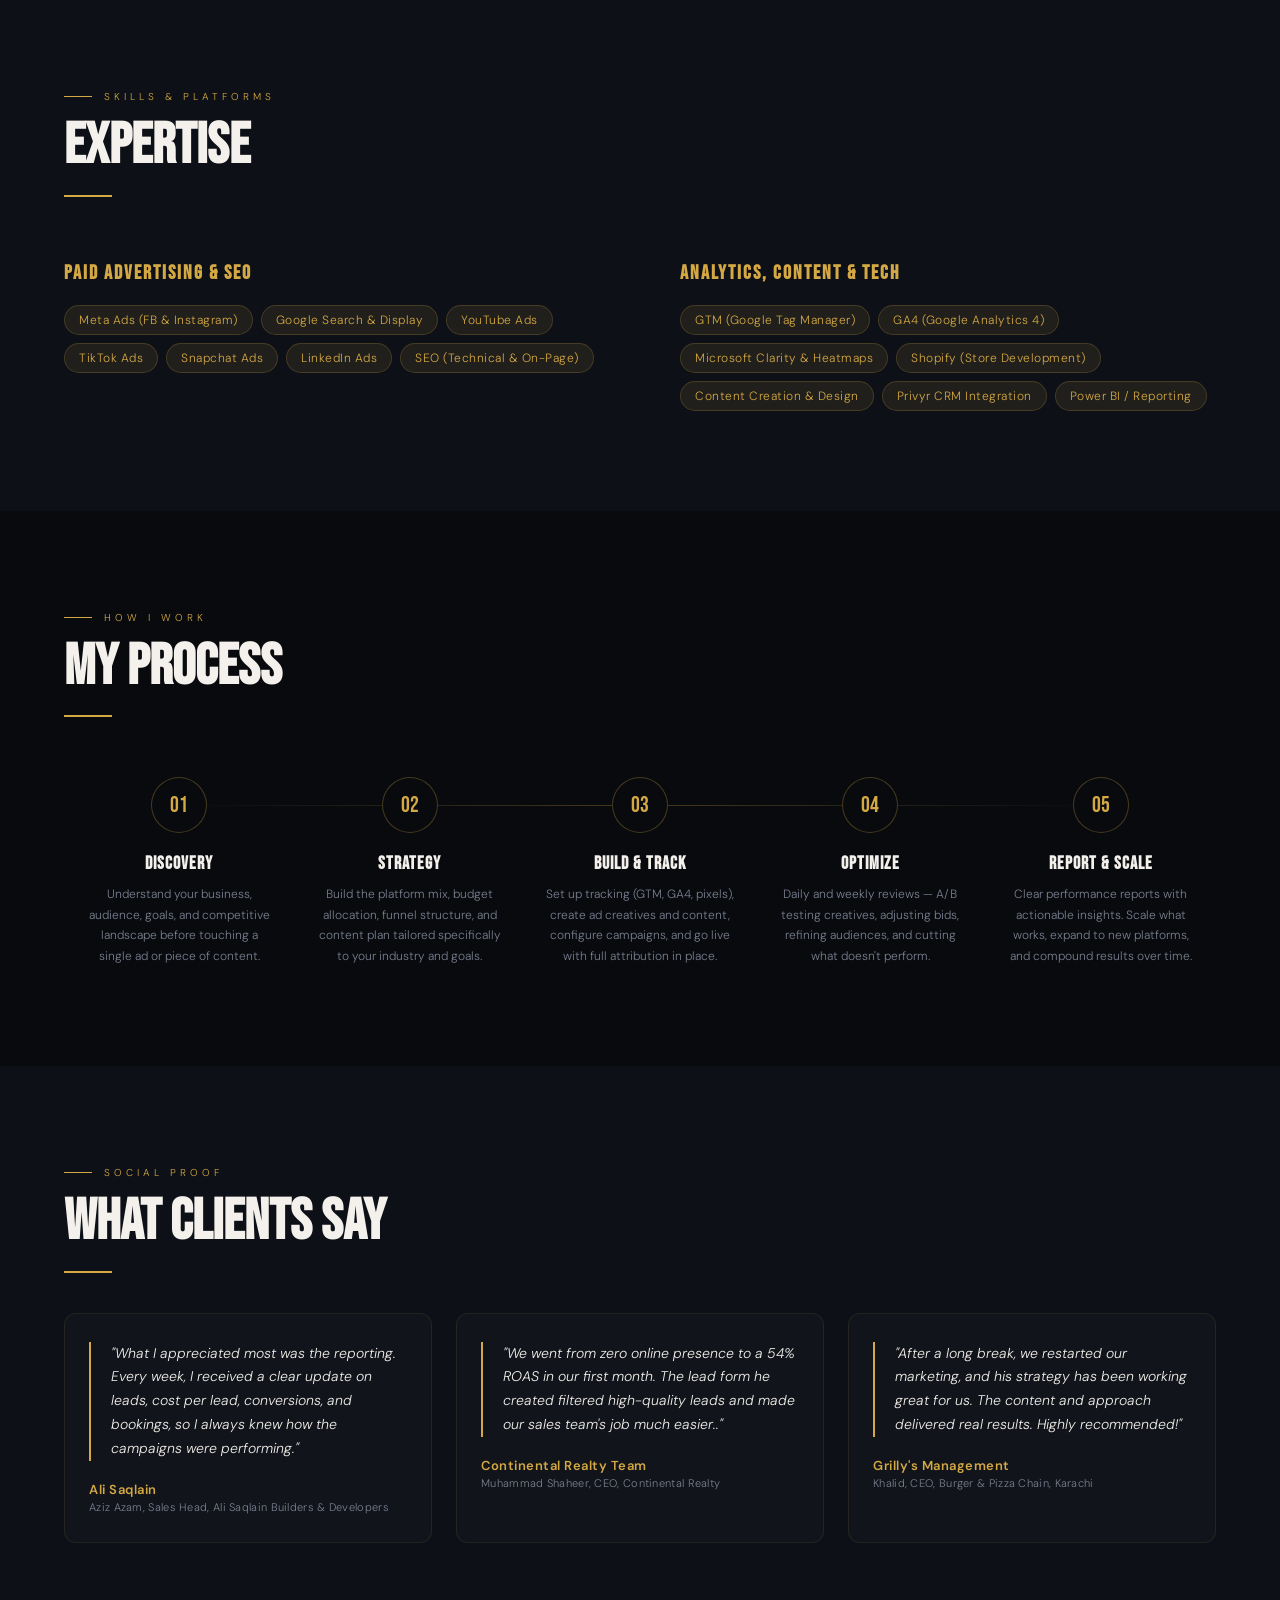
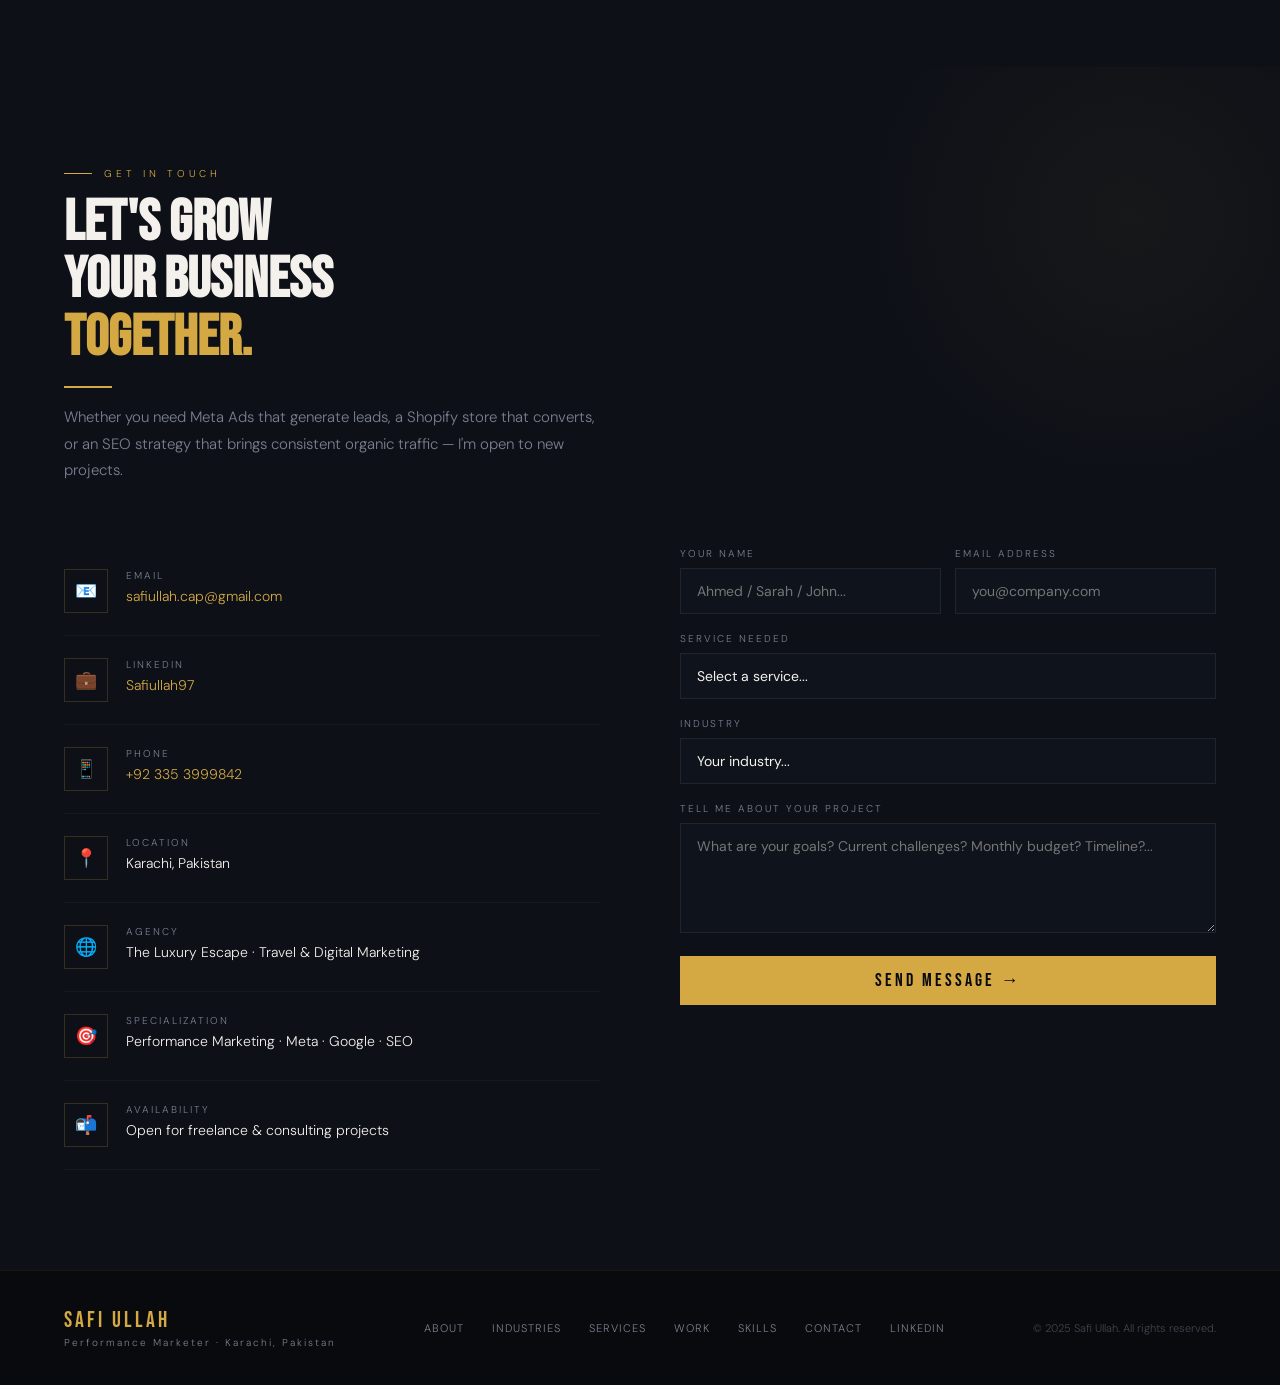
==== commit 3dcef5c4: "Add LinkedIn profile link (Safiullah97) to contact section, footer & all case-study footers" ====
--- a/index.html
+++ b/index.html
@@ -978,6 +978,11 @@
         <div class="c-icon">📧</div>
         <div><div class="c-lbl">Email</div><div class="c-val"><a href="mailto:safiullah.cap@gmail.com" style="color:var(--gold);text-decoration:none">safiullah.cap@gmail.com</a></div></div>
       </div>
+
+      <div class="c-item">
+        <div class="c-icon">💼</div>
+        <div><div class="c-lbl">LinkedIn</div><div class="c-val"><a href="https://www.linkedin.com/in/safiullah97/" target="_blank" rel="noopener" style="color:var(--gold);text-decoration:none">Safiullah97</a></div></div>
+      </div>
       <div class="c-item">
         <div class="c-icon">📱</div>
         <div><div class="c-lbl">Phone</div><div class="c-val"><a href="tel:+923353999842" style="color:var(--gold);text-decoration:none">+92 335 3999842</a></div></div>
@@ -1064,6 +1069,7 @@
     <a href="#portfolio">Work</a>
     <a href="#expertise">Skills</a>
     <a href="#contact">Contact</a>
+    <a href="https://www.linkedin.com/in/safiullah97/" target="_blank" rel="noopener">LinkedIn</a>
   </div>
   <div class="f-copy">© 2025 Safi Ullah. All rights reserved.</div>
 </footer>
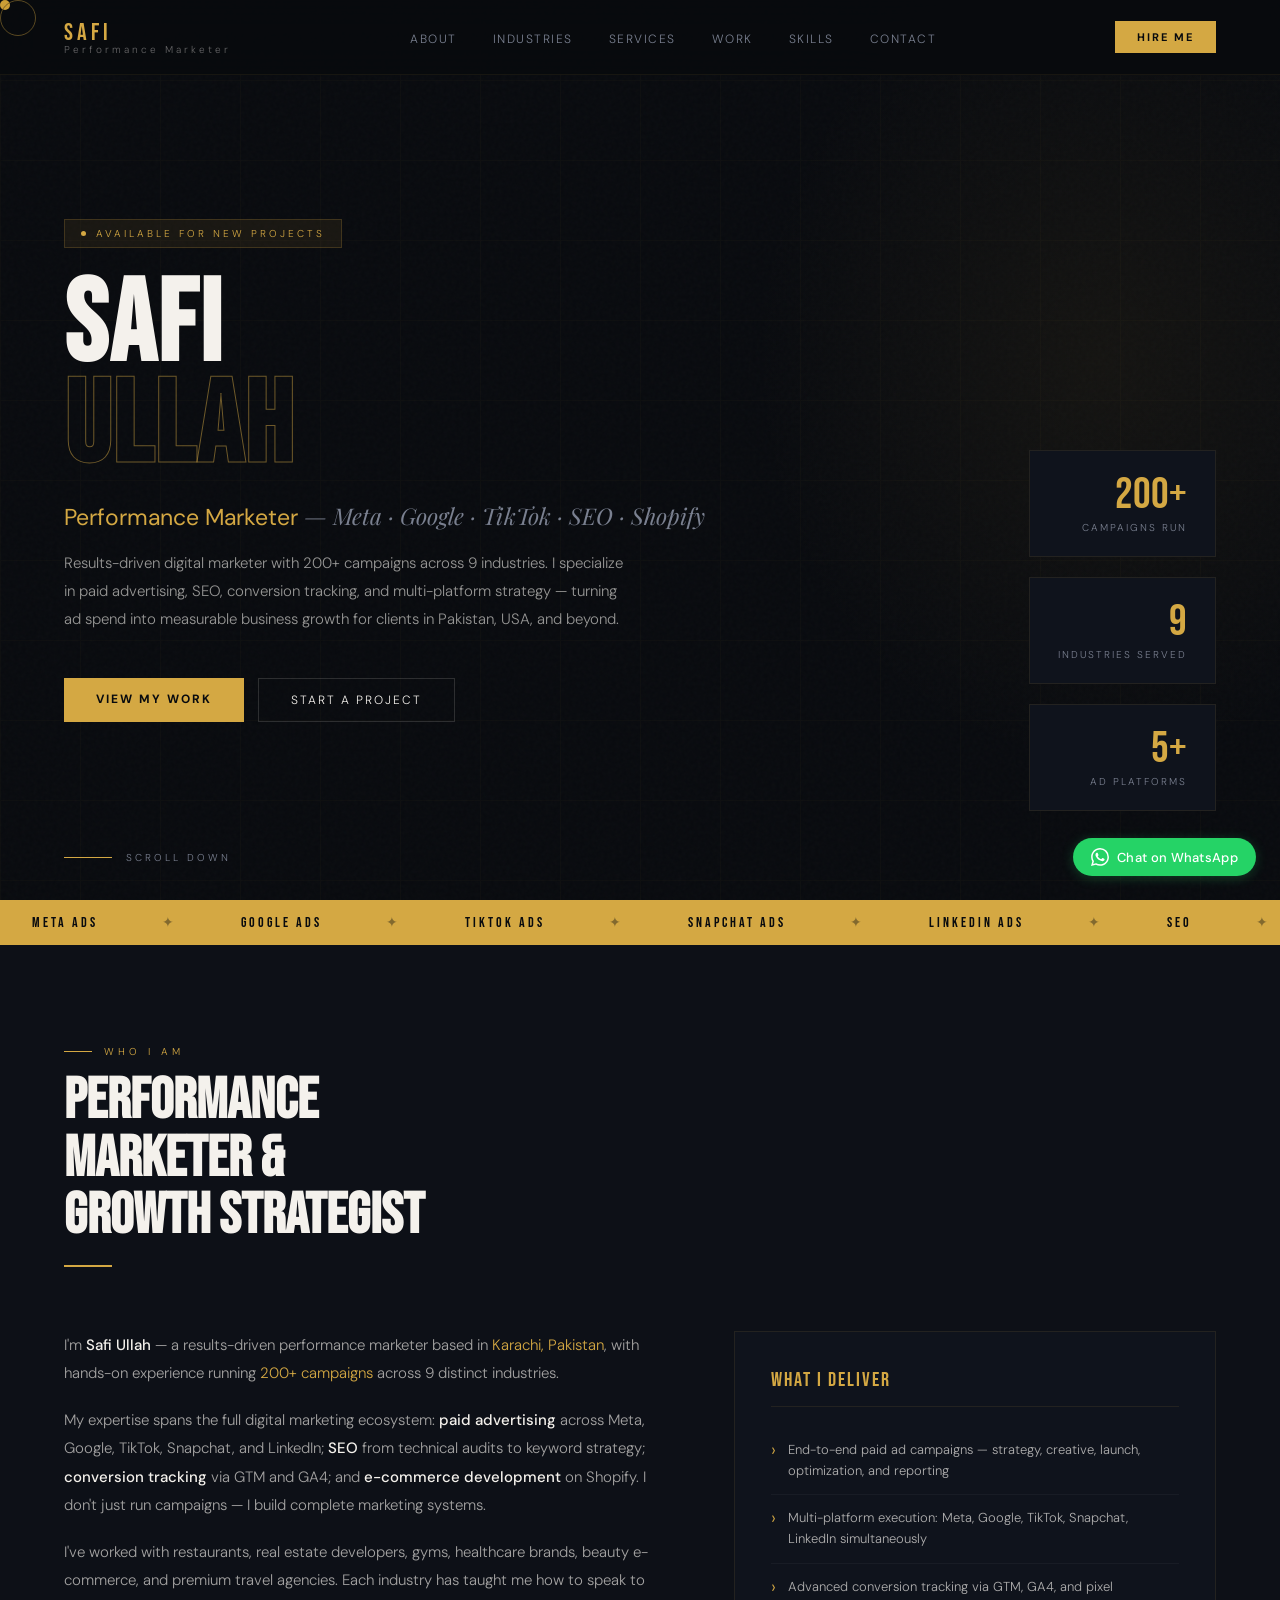
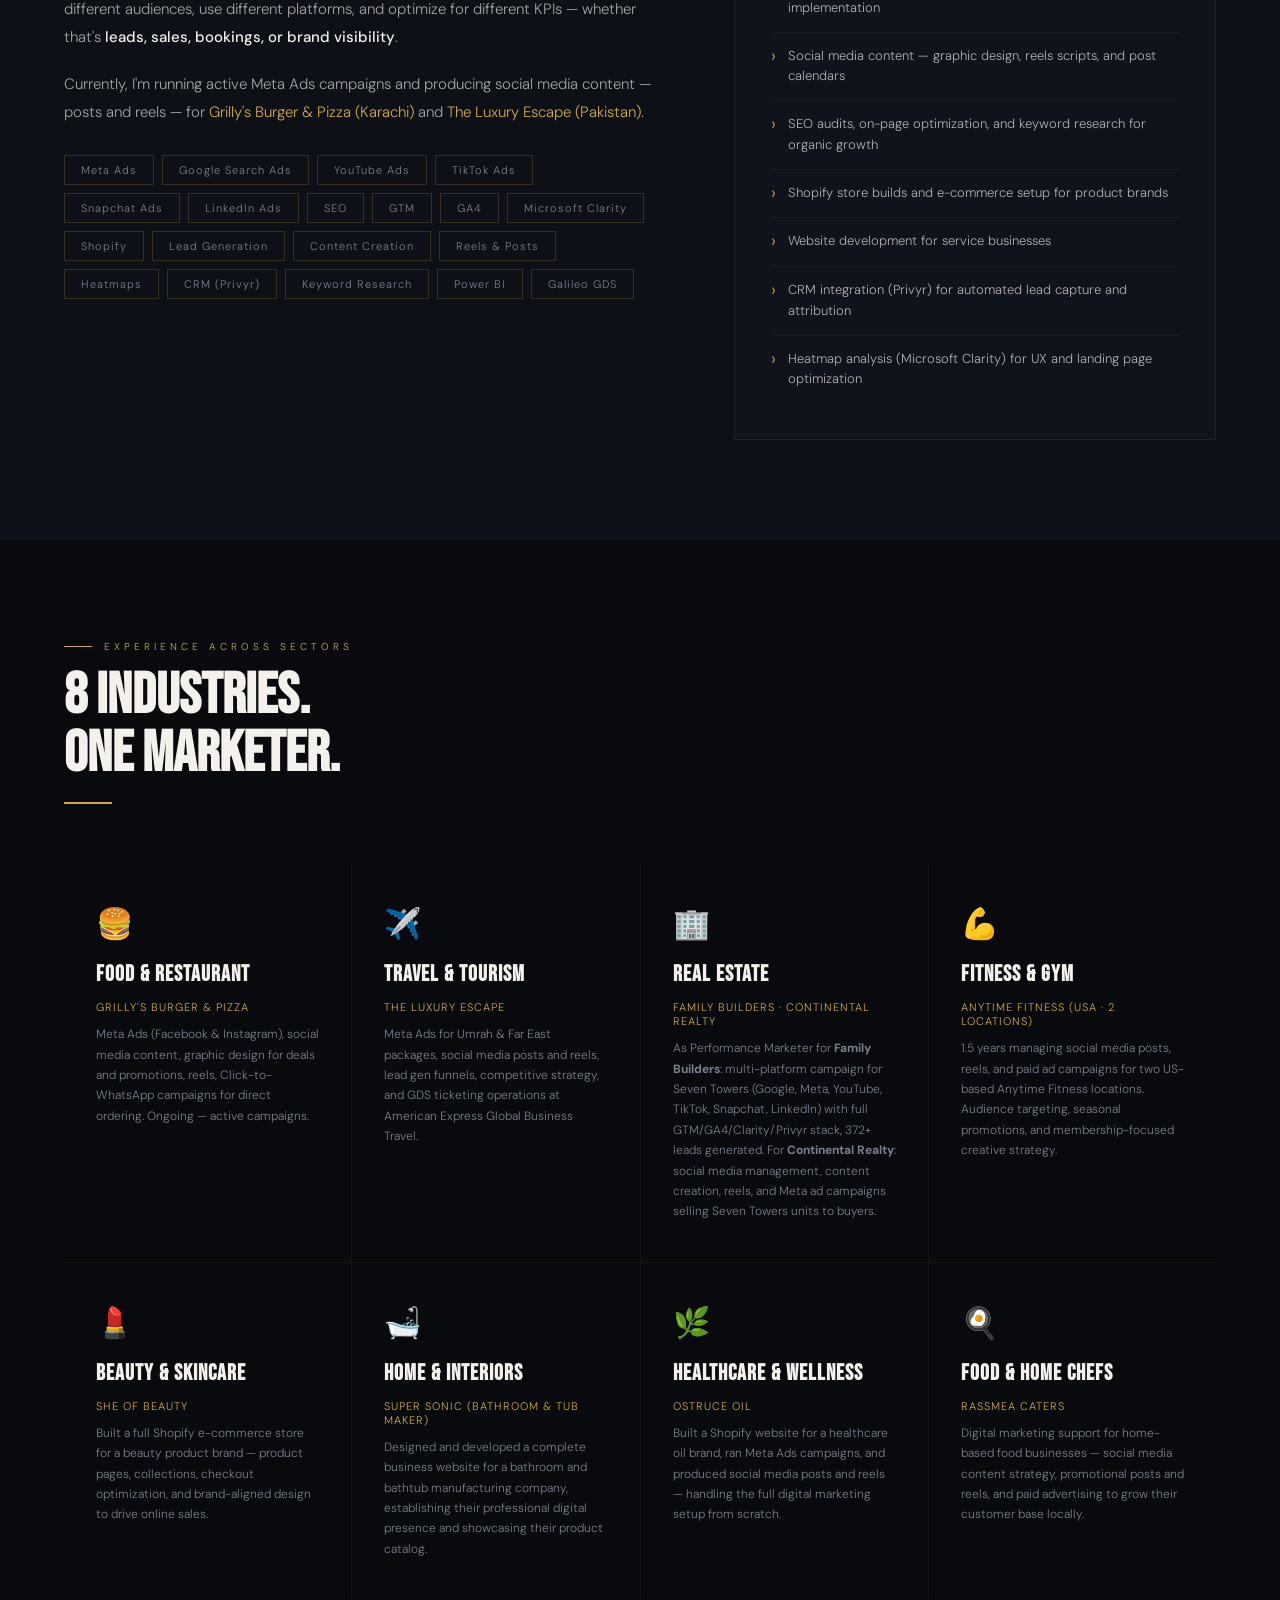
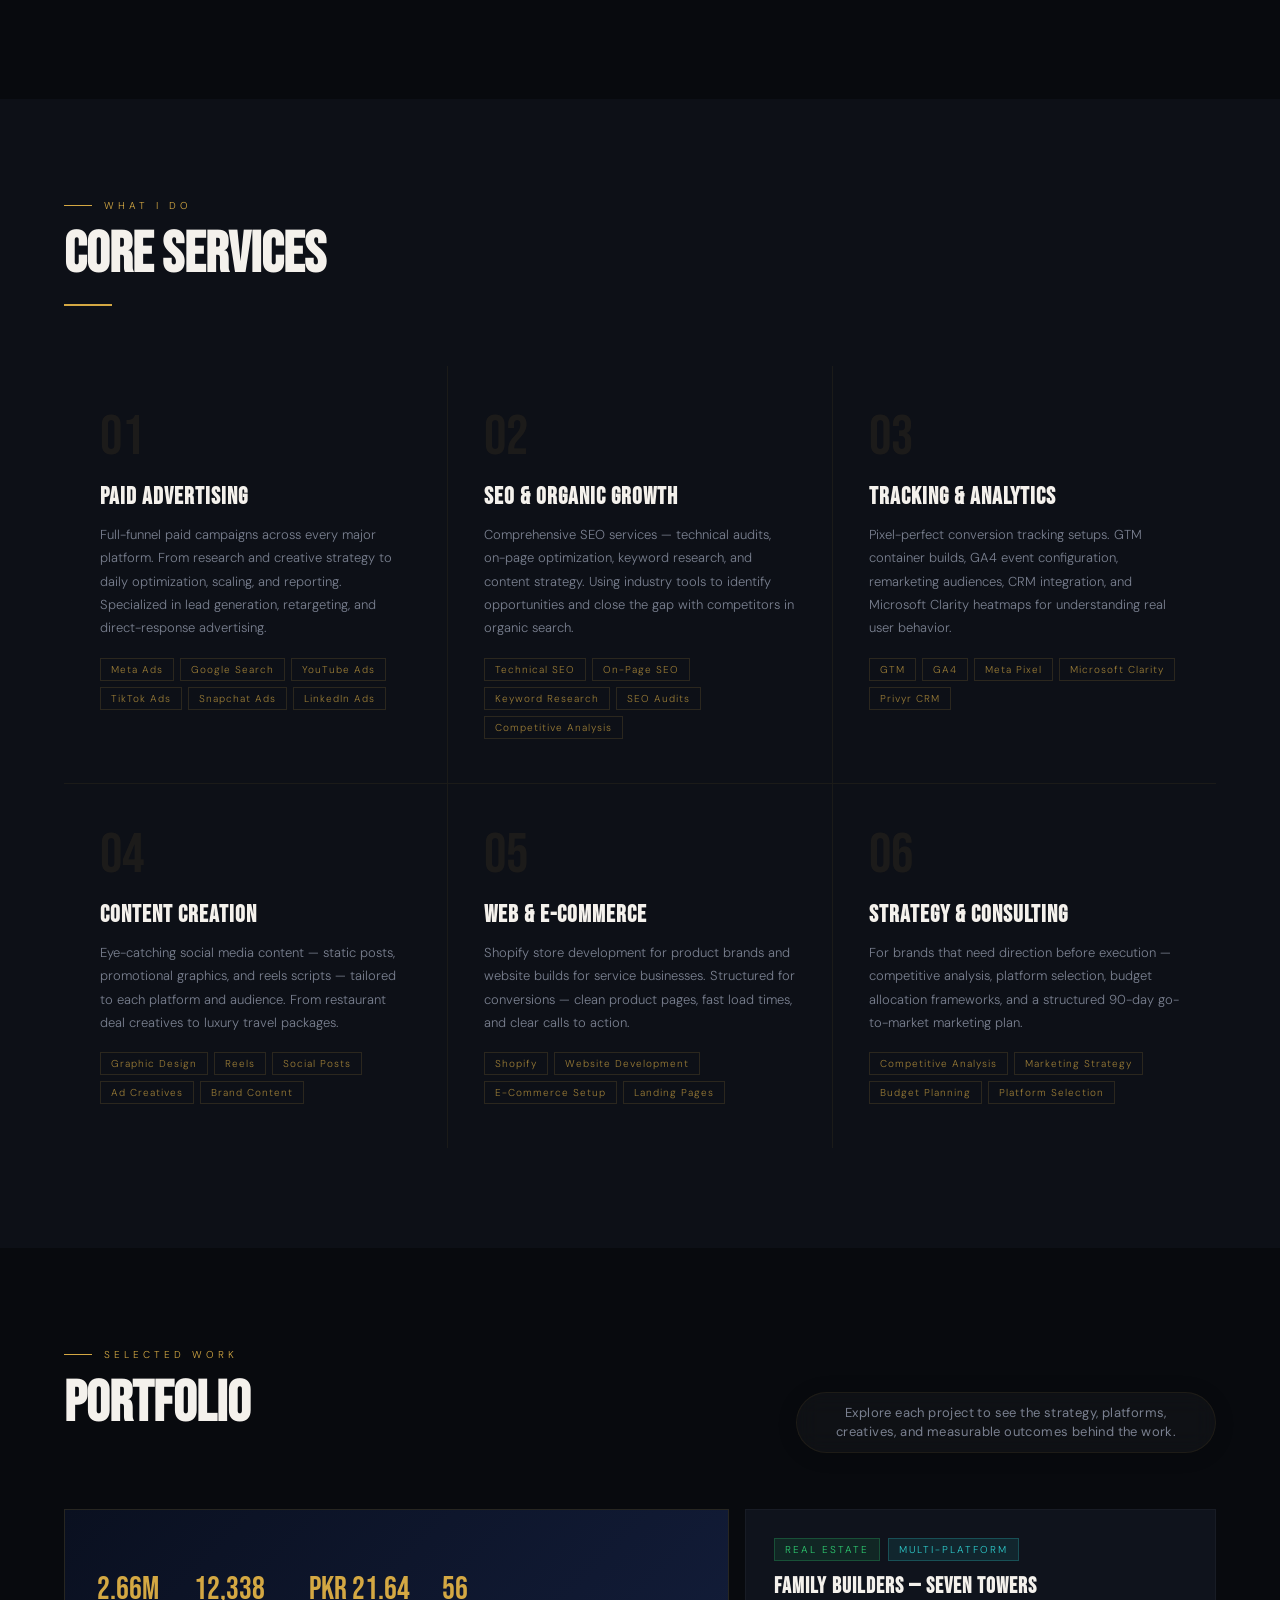
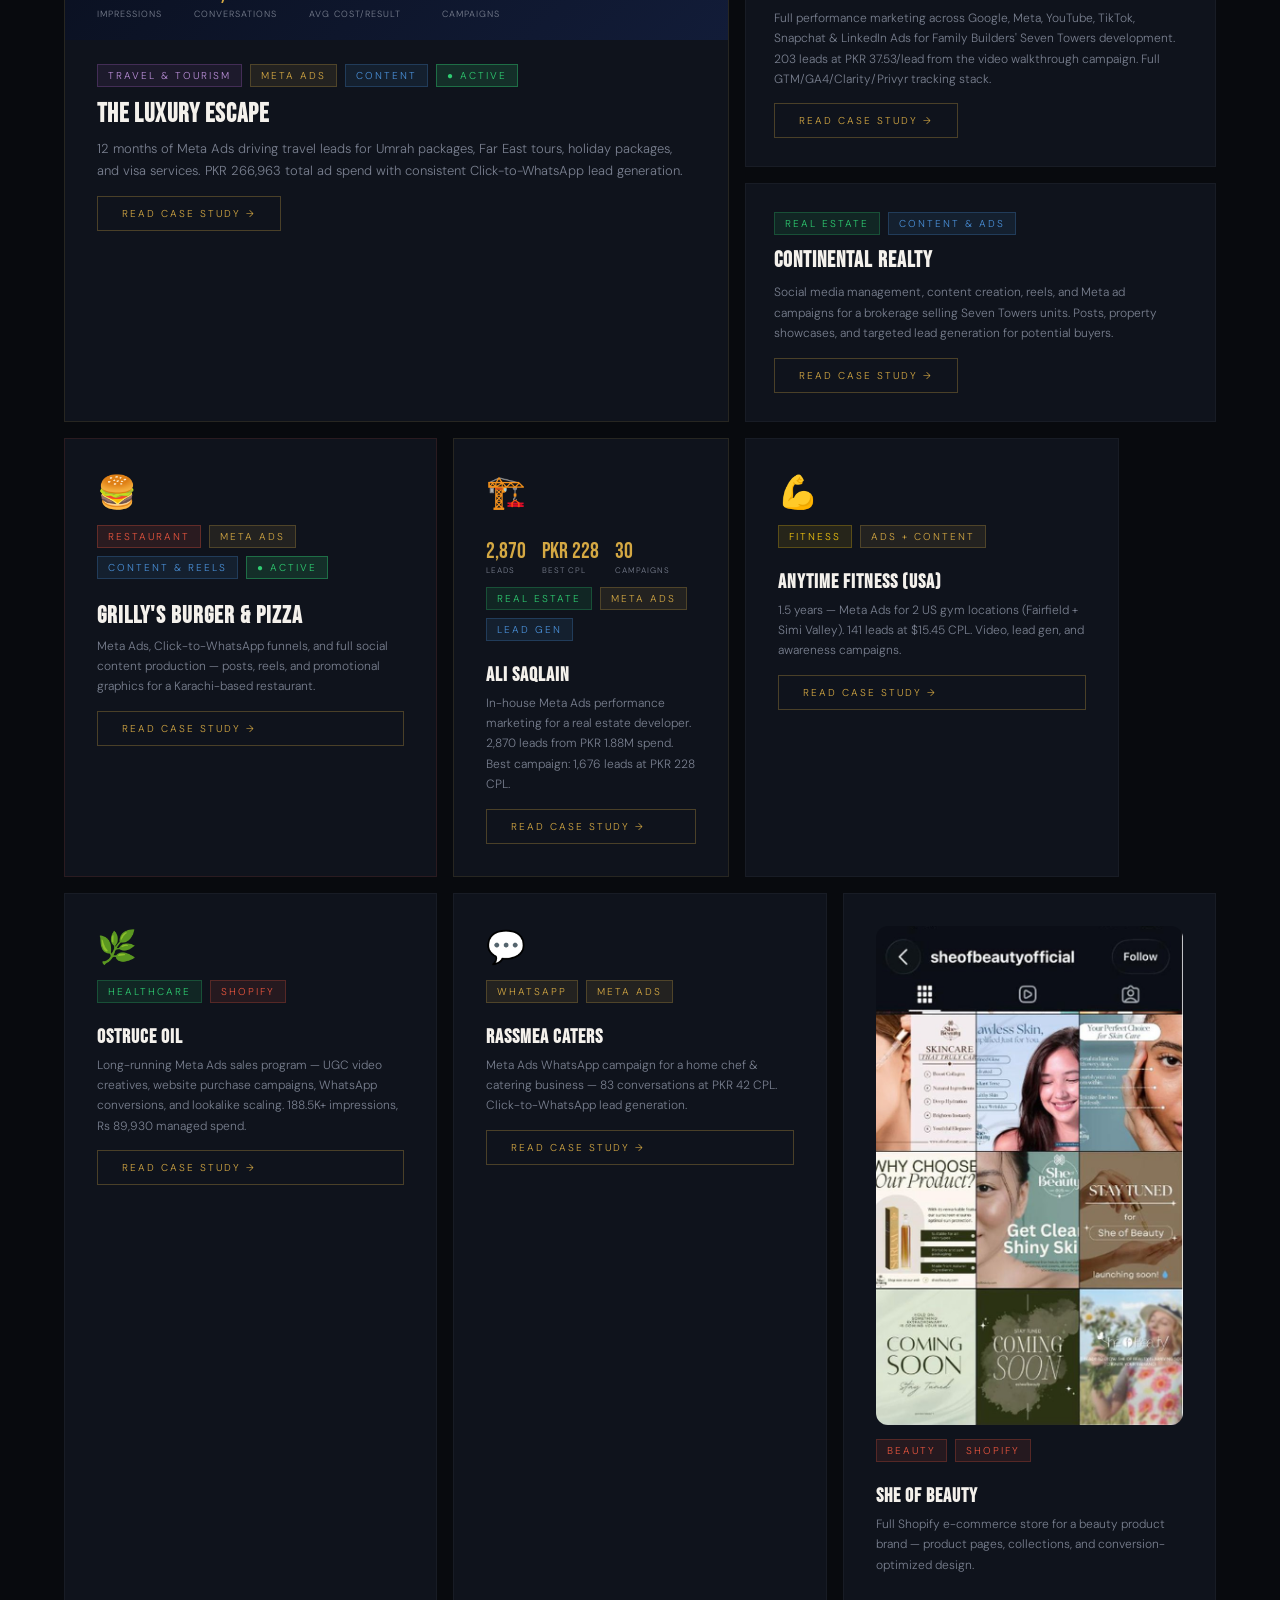
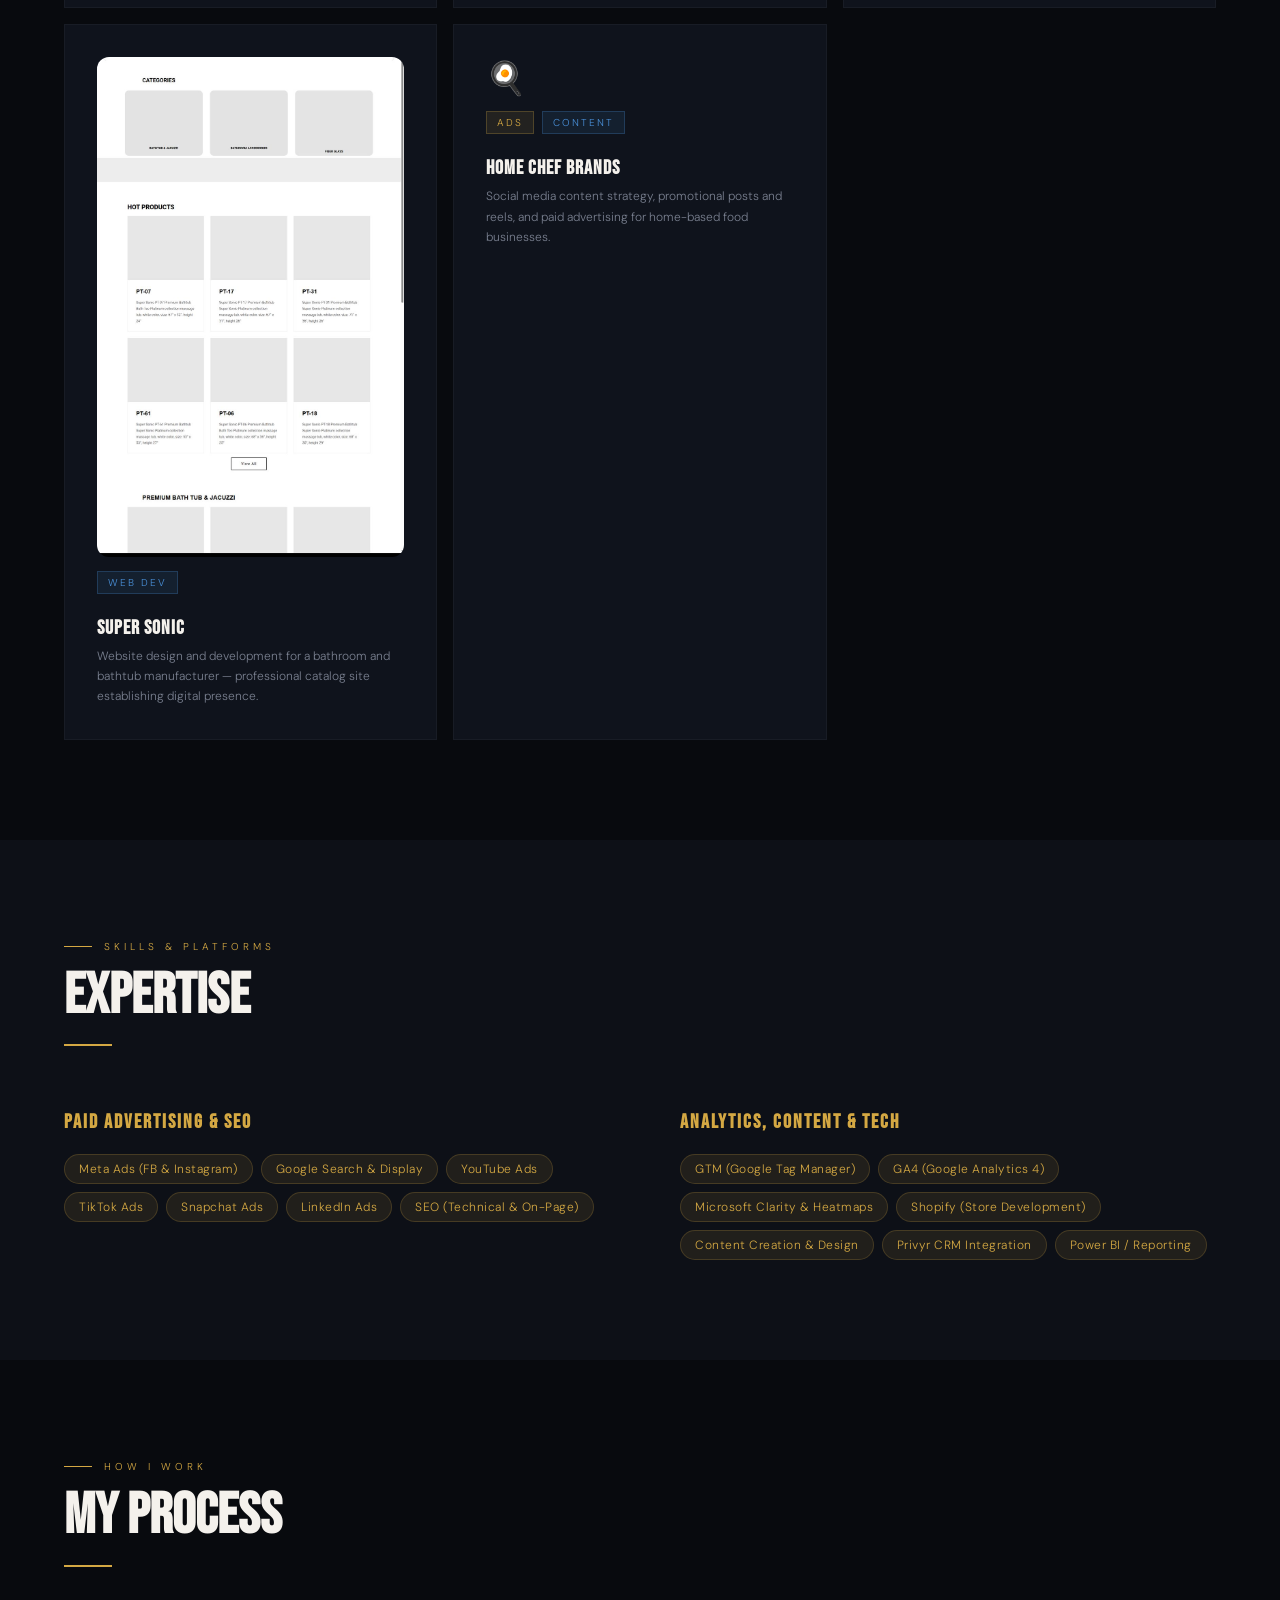
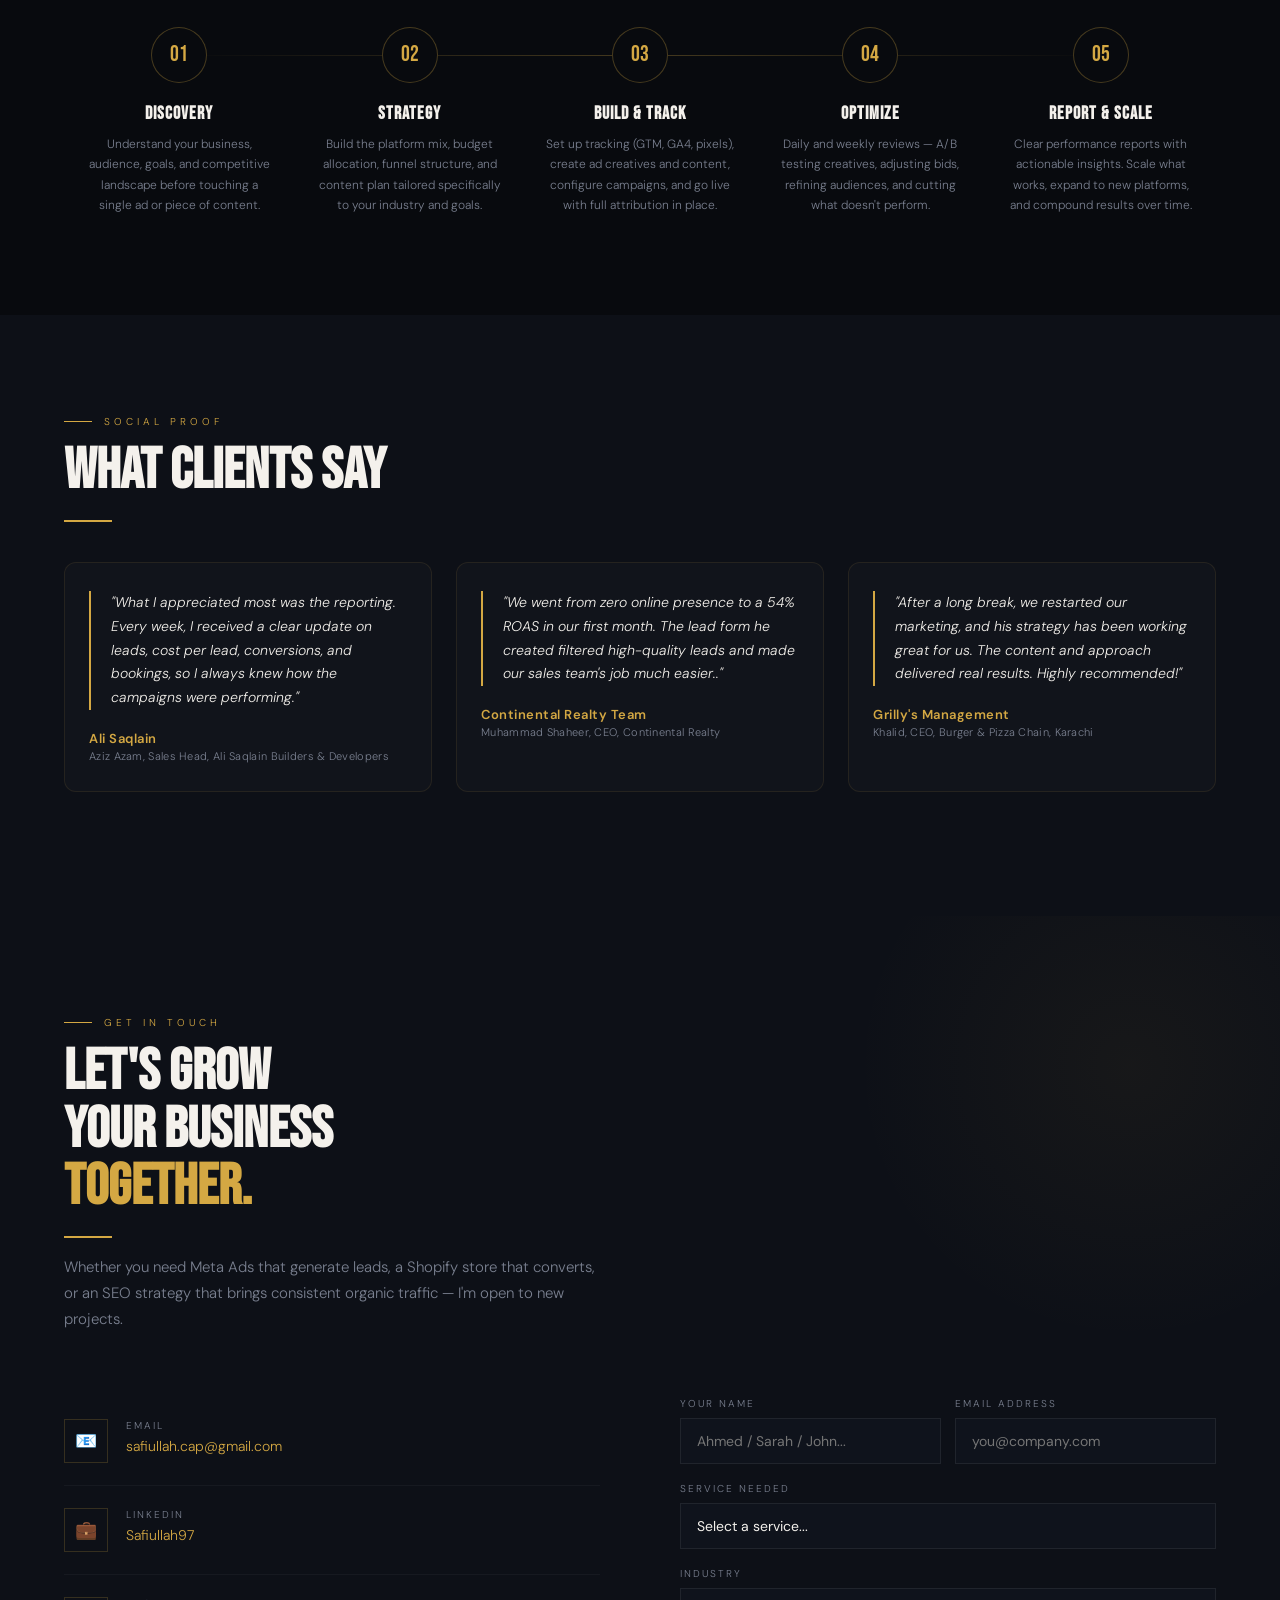
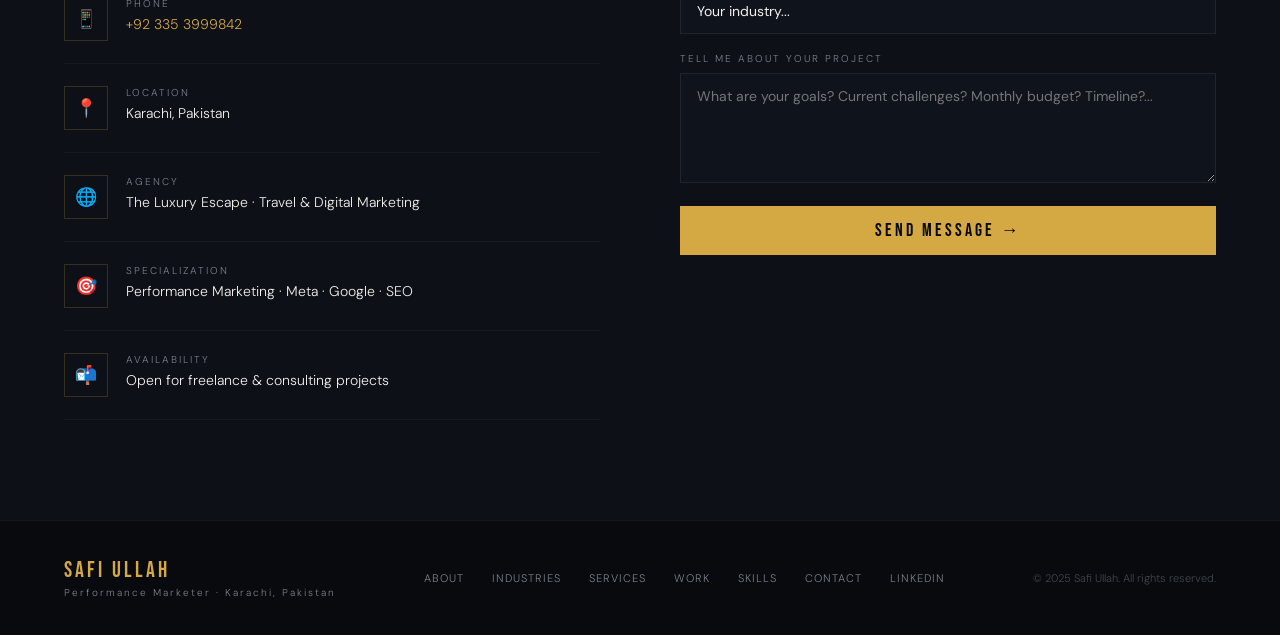
==== commit 25c1ce25: "Add website images to Super Sonic and She of Beauty portfolio cards" ====
--- a/index.html
+++ b/index.html
@@ -810,7 +810,7 @@
 
     <div class="case-small" style="grid-column:span 4">
       <div class="case-inner">
-        <div class="case-emoji">💄</div>
+        <img src="[data-uri]" alt="She of Beauty brand page" style="width:100%;display:block;aspect-ratio:16/26;object-fit:cover;border-radius:12px;margin-bottom:14px" />
         <div class="case-tag-row">
           <span class="ctag ecom">Beauty</span>
           <span class="ctag ecom">Shopify</span>
@@ -822,7 +822,7 @@
 
     <div class="case-small" style="grid-column:span 4">
       <div class="case-inner">
-        <div class="case-emoji">🛁</div>
+        <img src="[data-uri]" alt="Super Sonic website — bathtub catalog" style="width:100%;display:block;aspect-ratio:16/26;object-fit:cover;border-radius:12px;margin-bottom:14px" />
         <div class="case-tag-row">
           <span class="ctag content">Web Dev</span>
         </div>
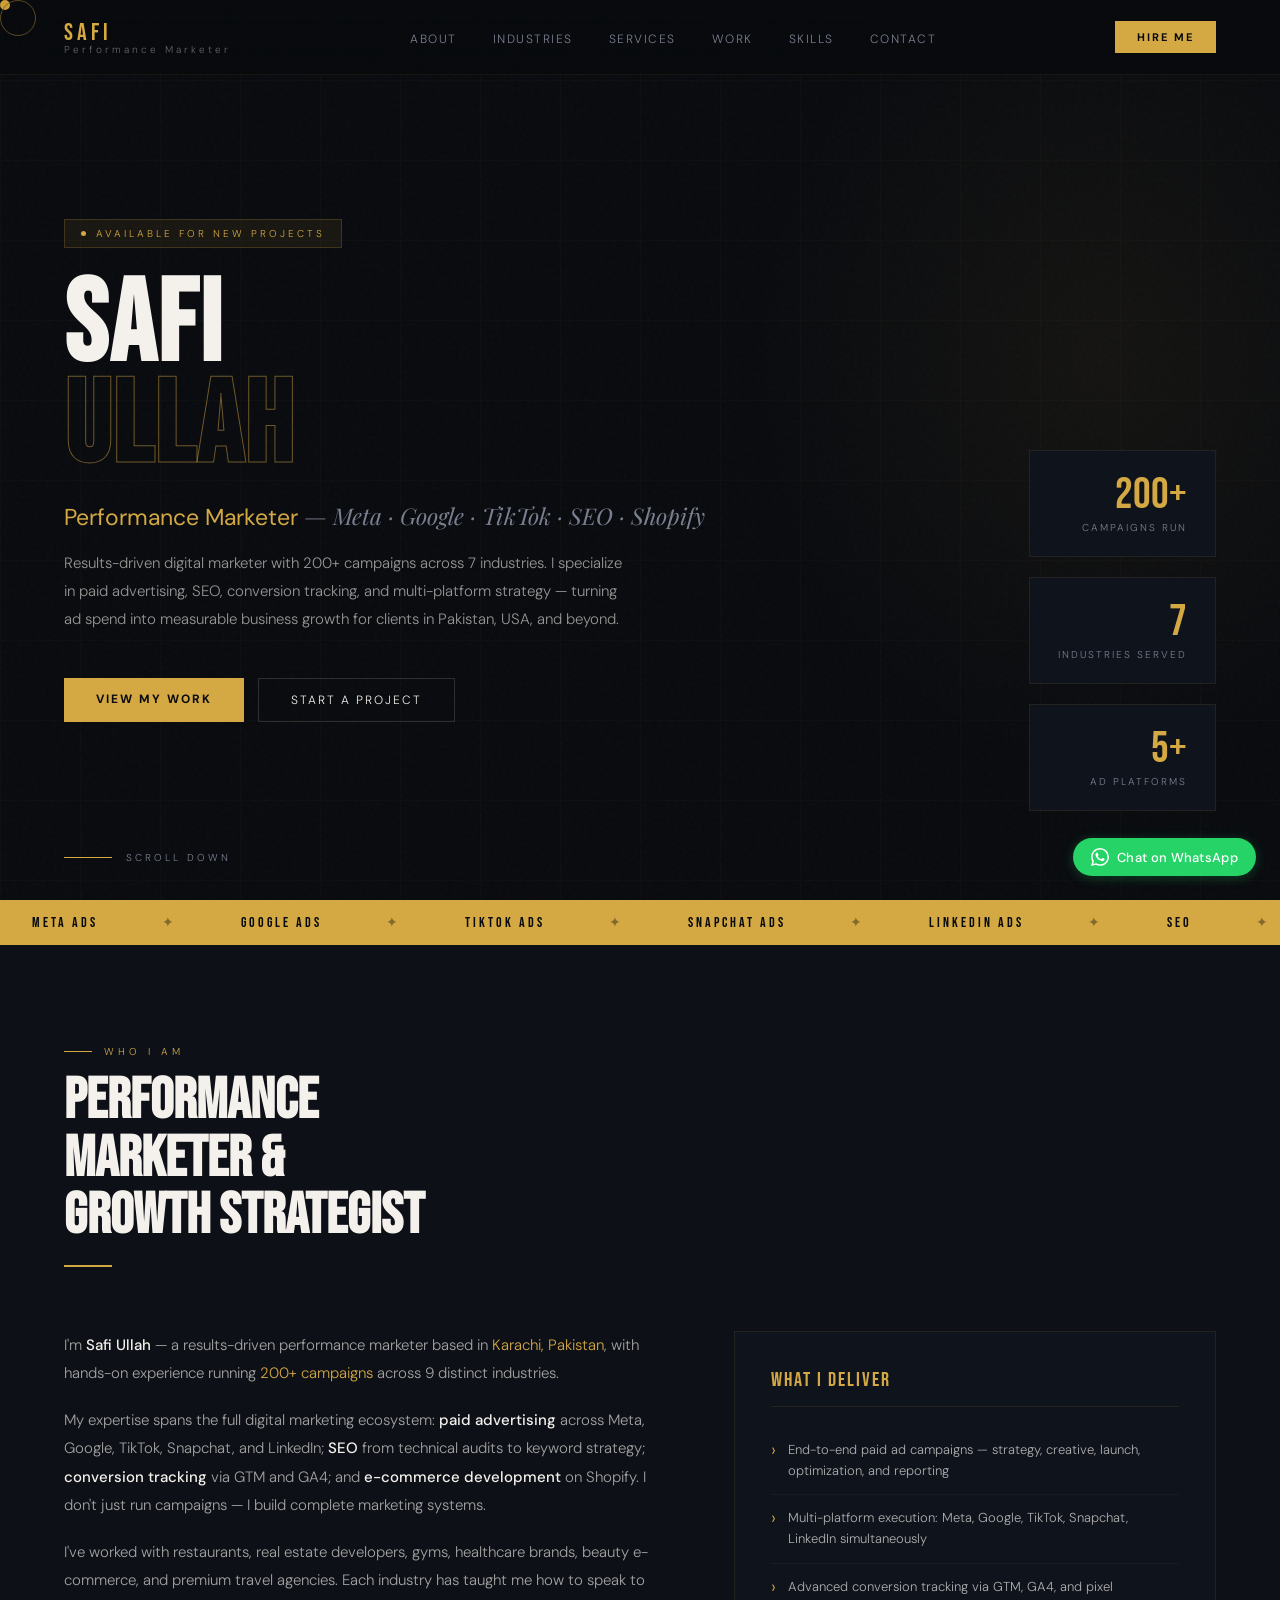
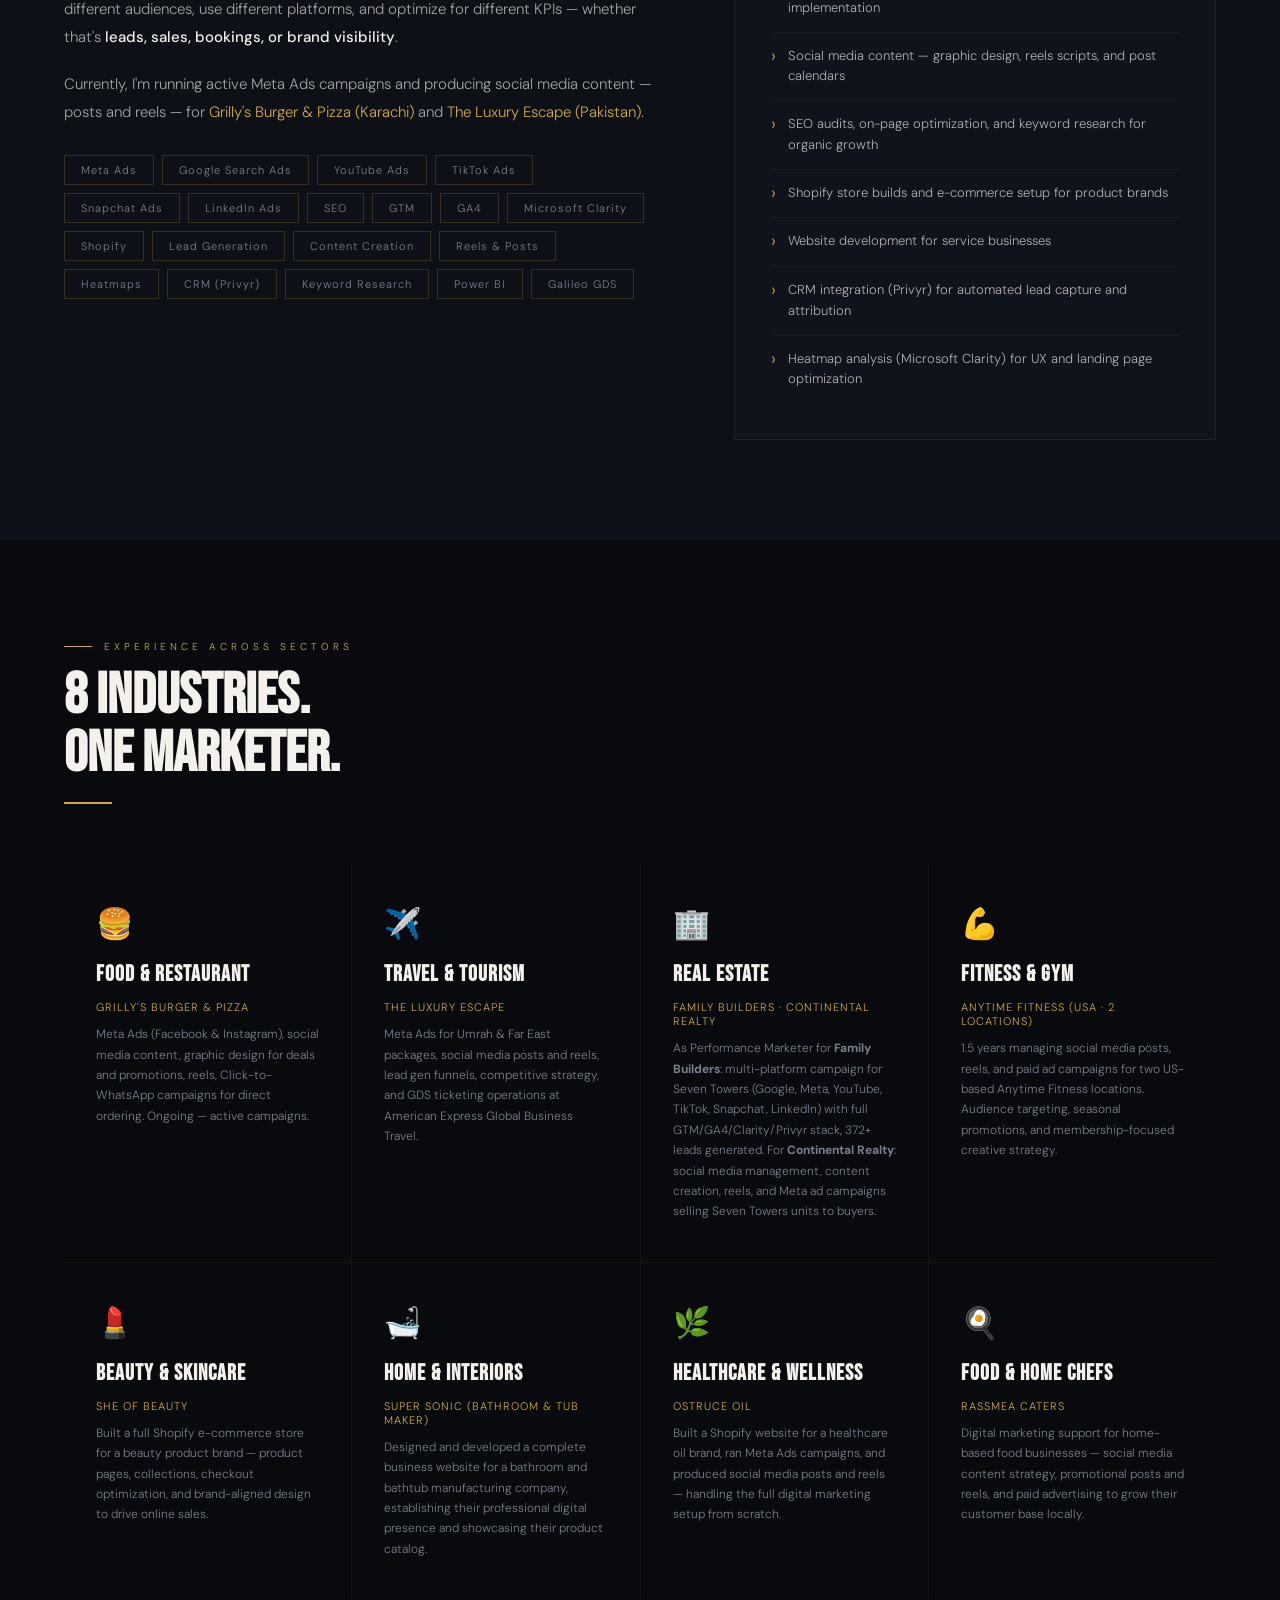
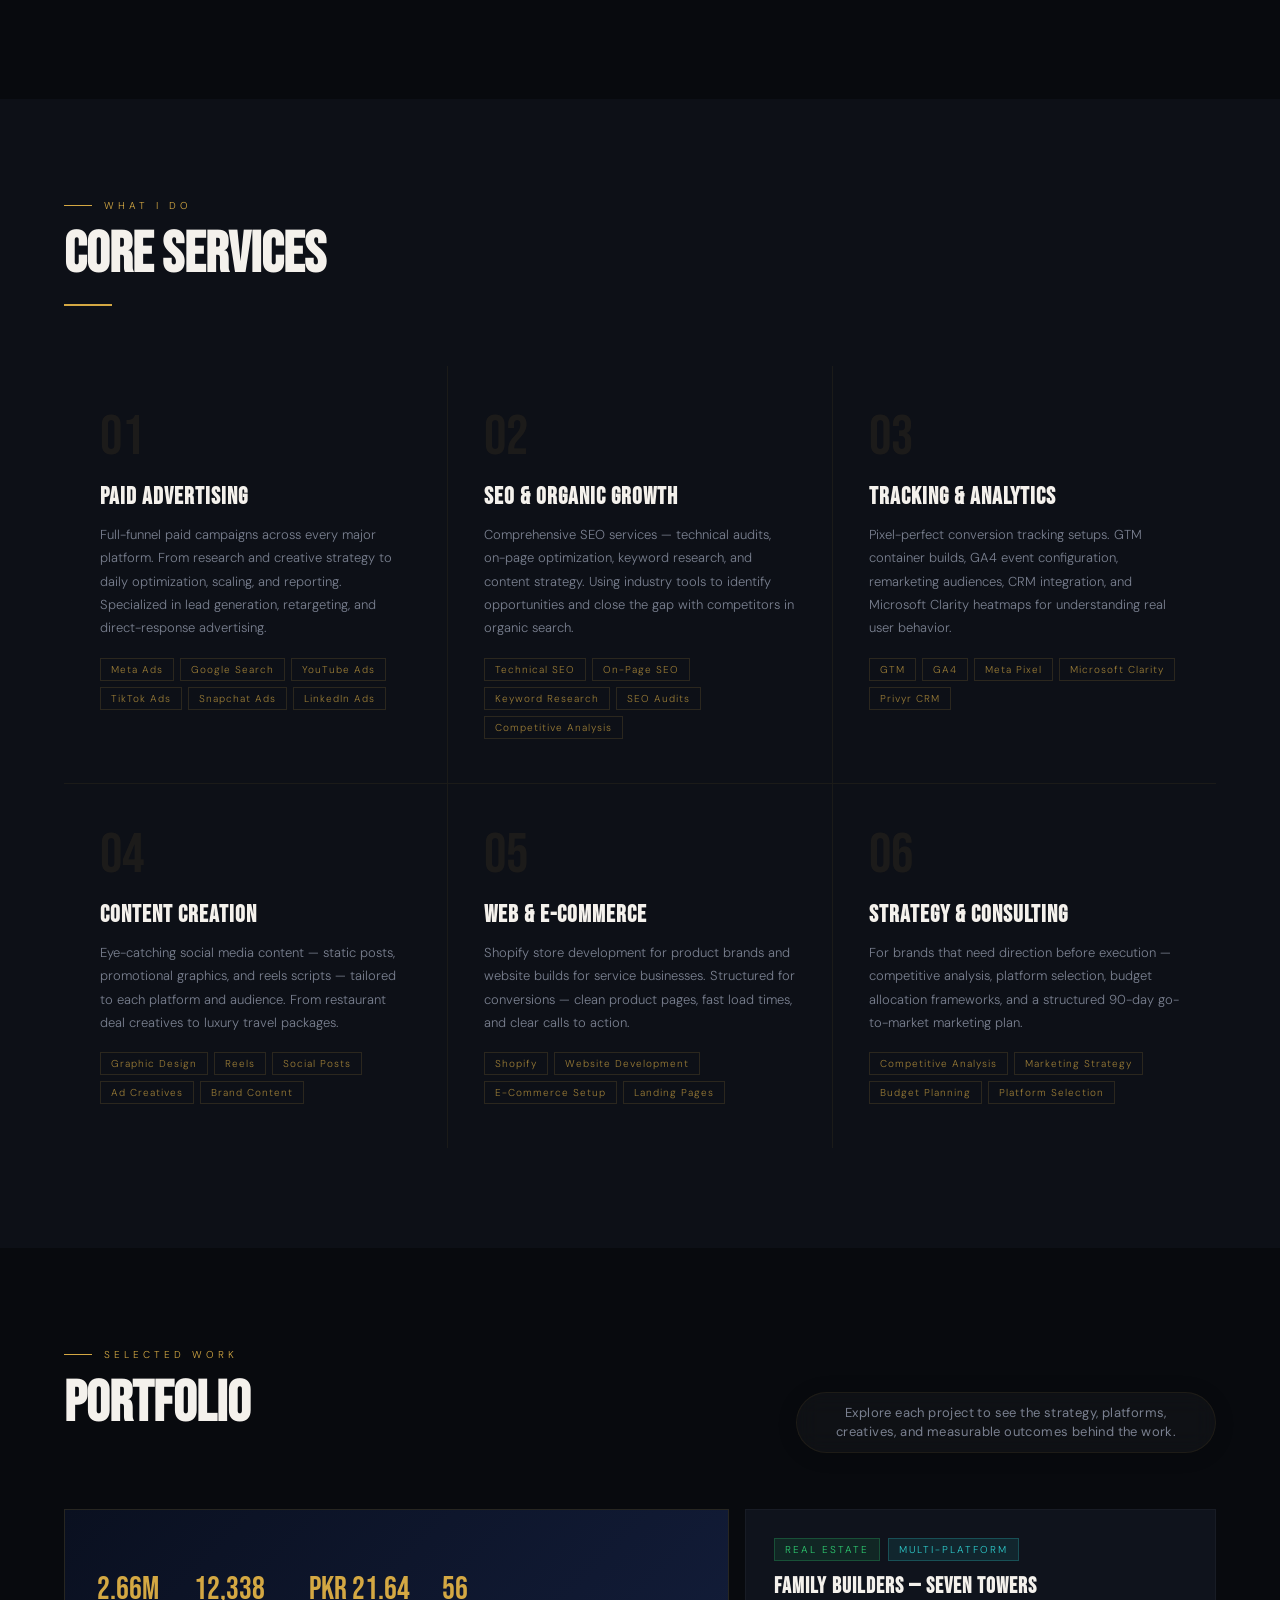
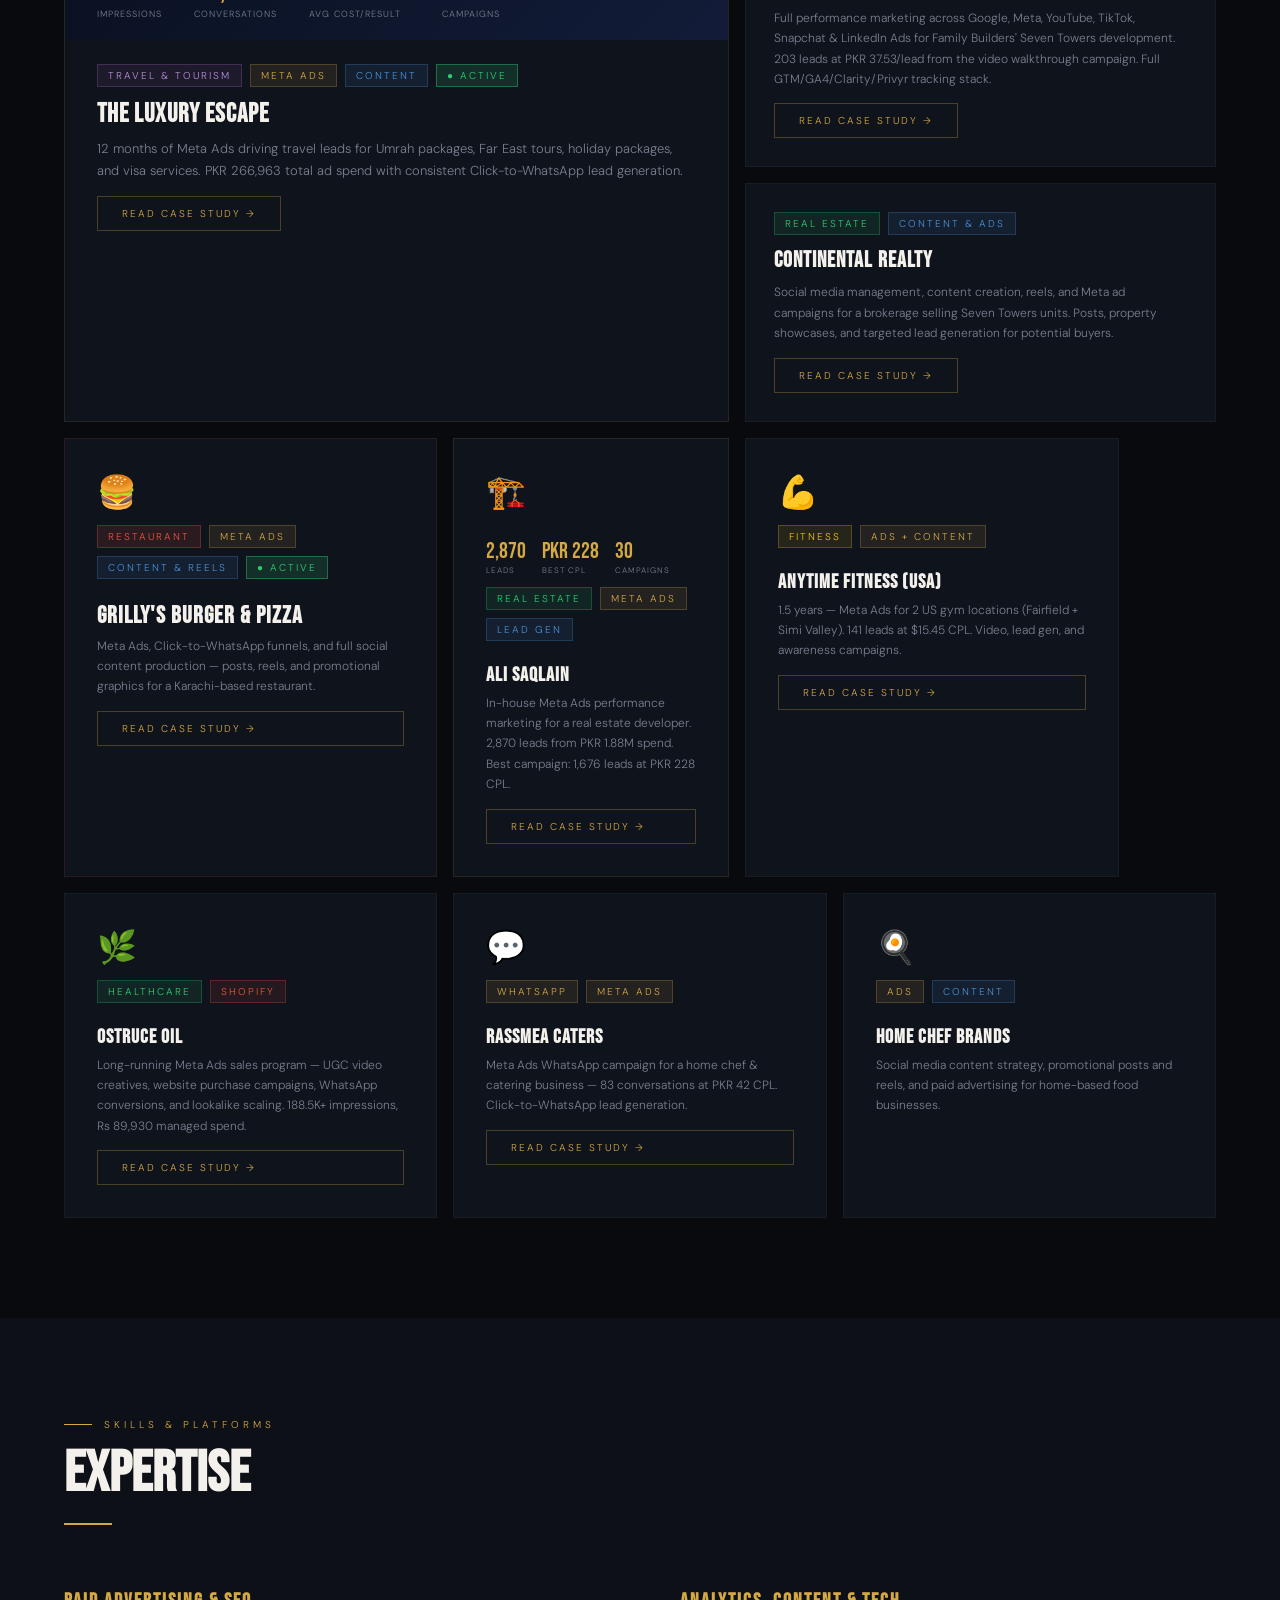
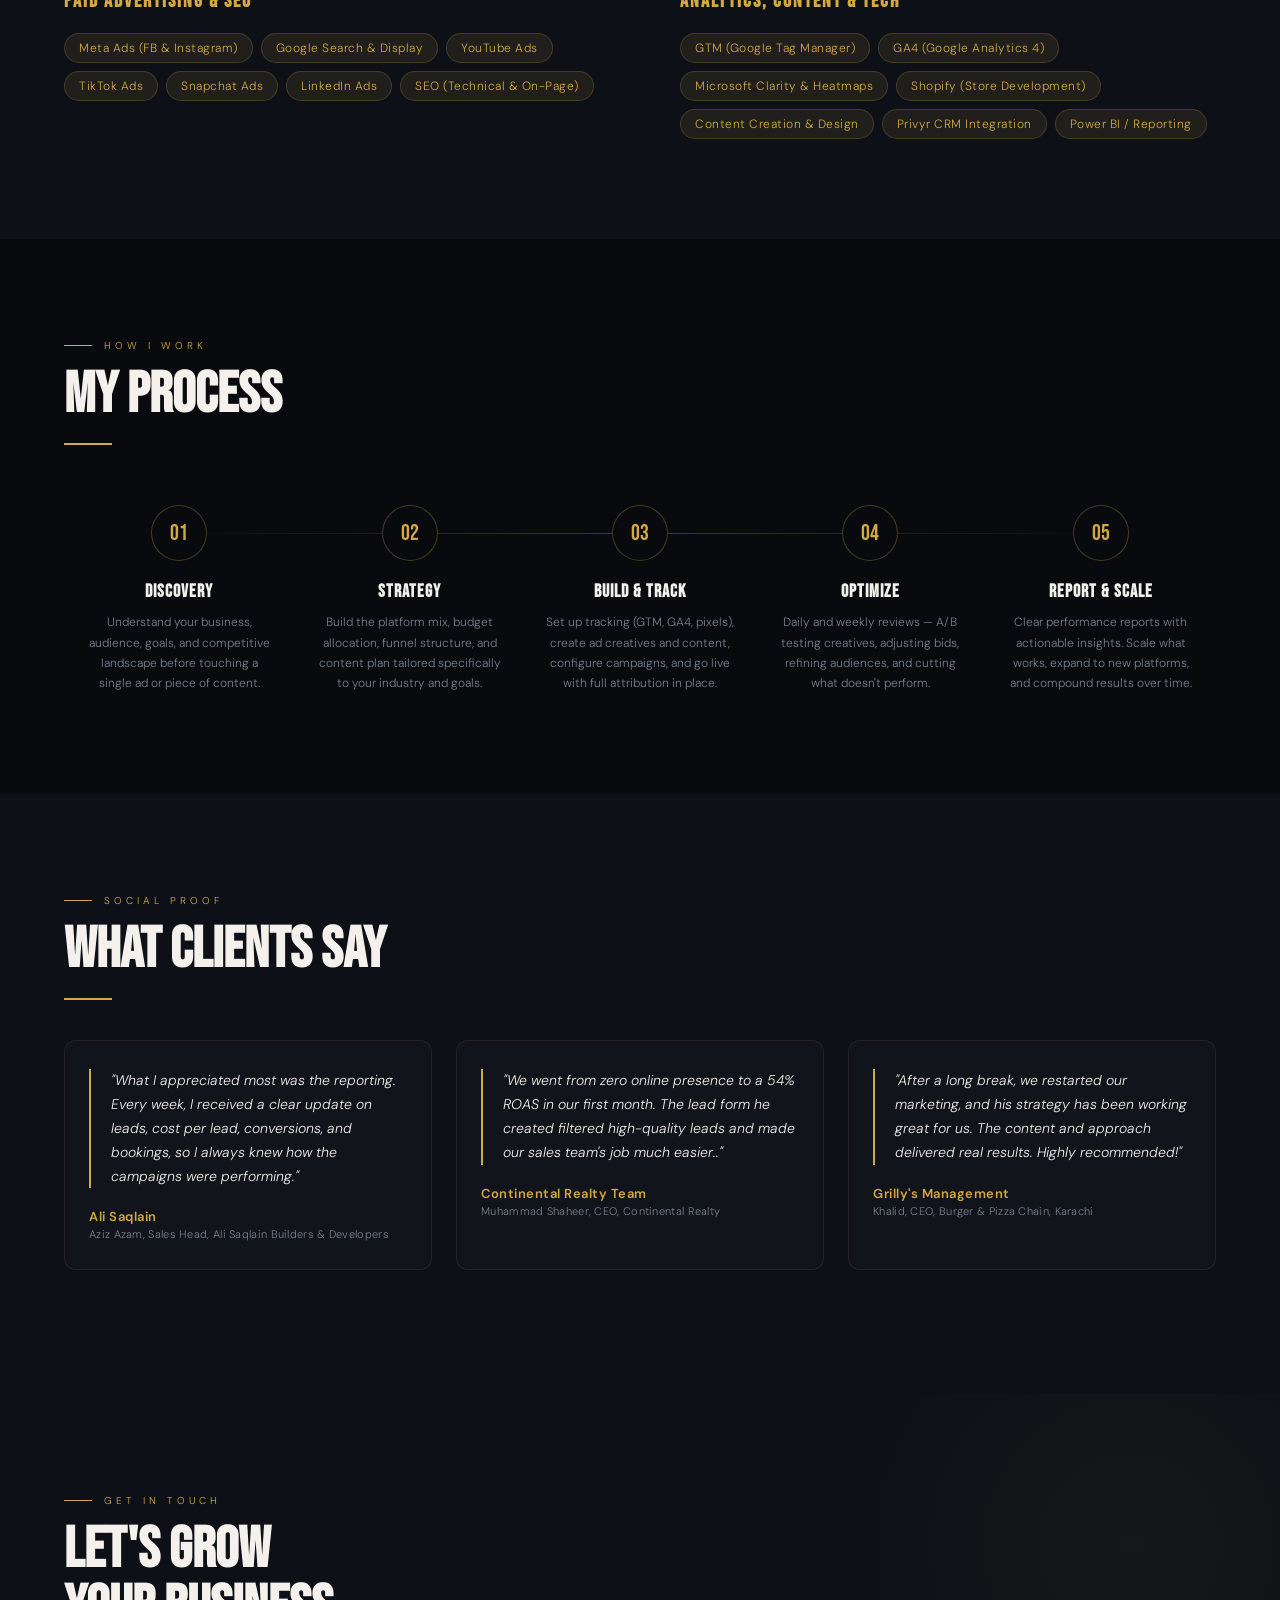
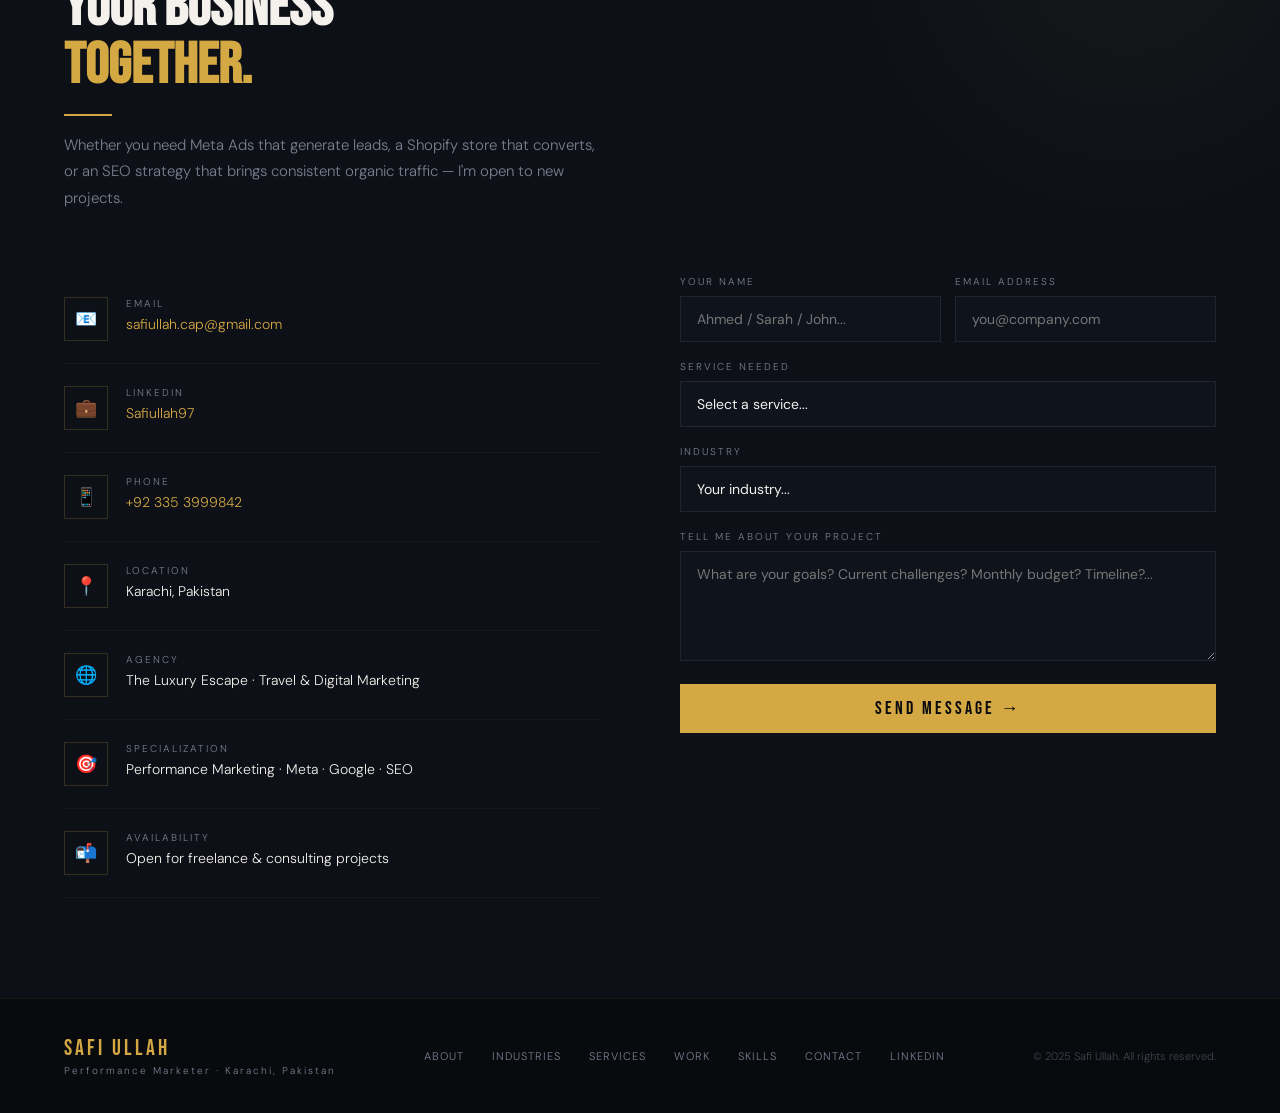
==== commit f0563997: "Remove She of Beauty and Super Sonic cards; update industries served from 9 to 7" ====
--- a/index.html
+++ b/index.html
@@ -10,14 +10,14 @@
 
   <!-- Open Graph -->
   <meta property="og:title" content="Safi Ullah | Performance Marketing Expert – Pakistan" />
-  <meta property="og:description" content="200+ campaigns across 9 industries. Meta Ads, Google Ads, SEO, Shopify, GTM, TikTok, LinkedIn – results-driven performance marketer based in Karachi." />
+  <meta property="og:description" content="200+ campaigns across 7 industries. Meta Ads, Google Ads, SEO, Shopify, GTM, TikTok, LinkedIn – results-driven performance marketer based in Karachi." />
   <meta property="og:type" content="website" />
   <meta property="og:url" content="https://safiullahportfolio.vercel.app" />
 
   <!-- Twitter Card -->
   <meta name="twitter:card" content="summary_large_image" />
   <meta name="twitter:title" content="Safi Ullah | Performance Marketer – Pakistan" />
-  <meta name="twitter:description" content="200+ campaigns. 9 industries. Meta, Google, TikTok, SEO, Shopify. Based in Karachi, Pakistan." />
+  <meta name="twitter:description" content="200+ campaigns. 7 industries. Meta, Google, TikTok, SEO, Shopify. Based in Karachi, Pakistan." />
 
   <!-- Schema.org structured data -->
   <script type="application/ld+json">
@@ -403,7 +403,7 @@
     <div class="hero-eyebrow"><span></span>Available for New Projects</div>
     <h1 class="hero-name">SAFI<br><span class="outline">ULLAH</span></h1>
     <p class="hero-tagline"><strong>Performance Marketer</strong> — Meta · Google · TikTok · SEO · Shopify</p>
-    <p class="hero-desc">Results-driven digital marketer with 200+ campaigns across 9 industries. I specialize in paid advertising, SEO, conversion tracking, and multi-platform strategy — turning ad spend into measurable business growth for clients in Pakistan, USA, and beyond.</p>
+    <p class="hero-desc">Results-driven digital marketer with 200+ campaigns across 7 industries. I specialize in paid advertising, SEO, conversion tracking, and multi-platform strategy — turning ad spend into measurable business growth for clients in Pakistan, USA, and beyond.</p>
     <div class="hero-btns">
       <a class="btn-gold" href="#portfolio">View My Work</a>
       <a class="btn-outline" href="#contact">Start a Project</a>
@@ -411,7 +411,7 @@
   </div>
   <div class="hero-right">
     <div class="stat-box"><div class="num">200+</div><div class="lbl">Campaigns Run</div></div>
-    <div class="stat-box"><div class="num">9</div><div class="lbl">Industries Served</div></div>
+    <div class="stat-box"><div class="num">7</div><div class="lbl">Industries Served</div></div>
     <div class="stat-box"><div class="num">5+</div><div class="lbl">Ad Platforms</div></div>
   </div>
   <div class="hero-scroll"><div class="scroll-bar"></div>Scroll Down</div>
@@ -805,29 +805,6 @@
         <h3 style="font-family:'Bebas Neue',sans-serif;font-size:20px;letter-spacing:1px;margin:10px 0 6px;">RASSMEA CATERS</h3>
         <p style="font-size:12px;color:var(--muted);line-height:1.7;">Meta Ads WhatsApp campaign for a home chef & catering business — 83 conversations at PKR 42 CPL. Click-to-WhatsApp lead generation.</p>
         <a class="btn-case" href="case-studies/rassmea.html">Read Case Study</a>
-      </div>
-    </div>
-
-    <div class="case-small" style="grid-column:span 4">
-      <div class="case-inner">
-        <img src="[data-uri]" alt="She of Beauty brand page" style="width:100%;display:block;aspect-ratio:16/26;object-fit:cover;border-radius:12px;margin-bottom:14px" />
-        <div class="case-tag-row">
-          <span class="ctag ecom">Beauty</span>
-          <span class="ctag ecom">Shopify</span>
-        </div>
-        <h3 style="font-family:'Bebas Neue',sans-serif;font-size:20px;letter-spacing:1px;margin:10px 0 6px;">SHE OF BEAUTY</h3>
-        <p style="font-size:12px;color:var(--muted);line-height:1.7;">Full Shopify e-commerce store for a beauty product brand — product pages, collections, and conversion-optimized design.</p>
-      </div>
-    </div>
-
-    <div class="case-small" style="grid-column:span 4">
-      <div class="case-inner">
-        <img src="[data-uri]" alt="Super Sonic website — bathtub catalog" style="width:100%;display:block;aspect-ratio:16/26;object-fit:cover;border-radius:12px;margin-bottom:14px" />
-        <div class="case-tag-row">
-          <span class="ctag content">Web Dev</span>
-        </div>
-        <h3 style="font-family:'Bebas Neue',sans-serif;font-size:20px;letter-spacing:1px;margin:10px 0 6px;">SUPER SONIC</h3>
-        <p style="font-size:12px;color:var(--muted);line-height:1.7;">Website design and development for a bathroom and bathtub manufacturer — professional catalog site establishing digital presence.</p>
       </div>
     </div>
 
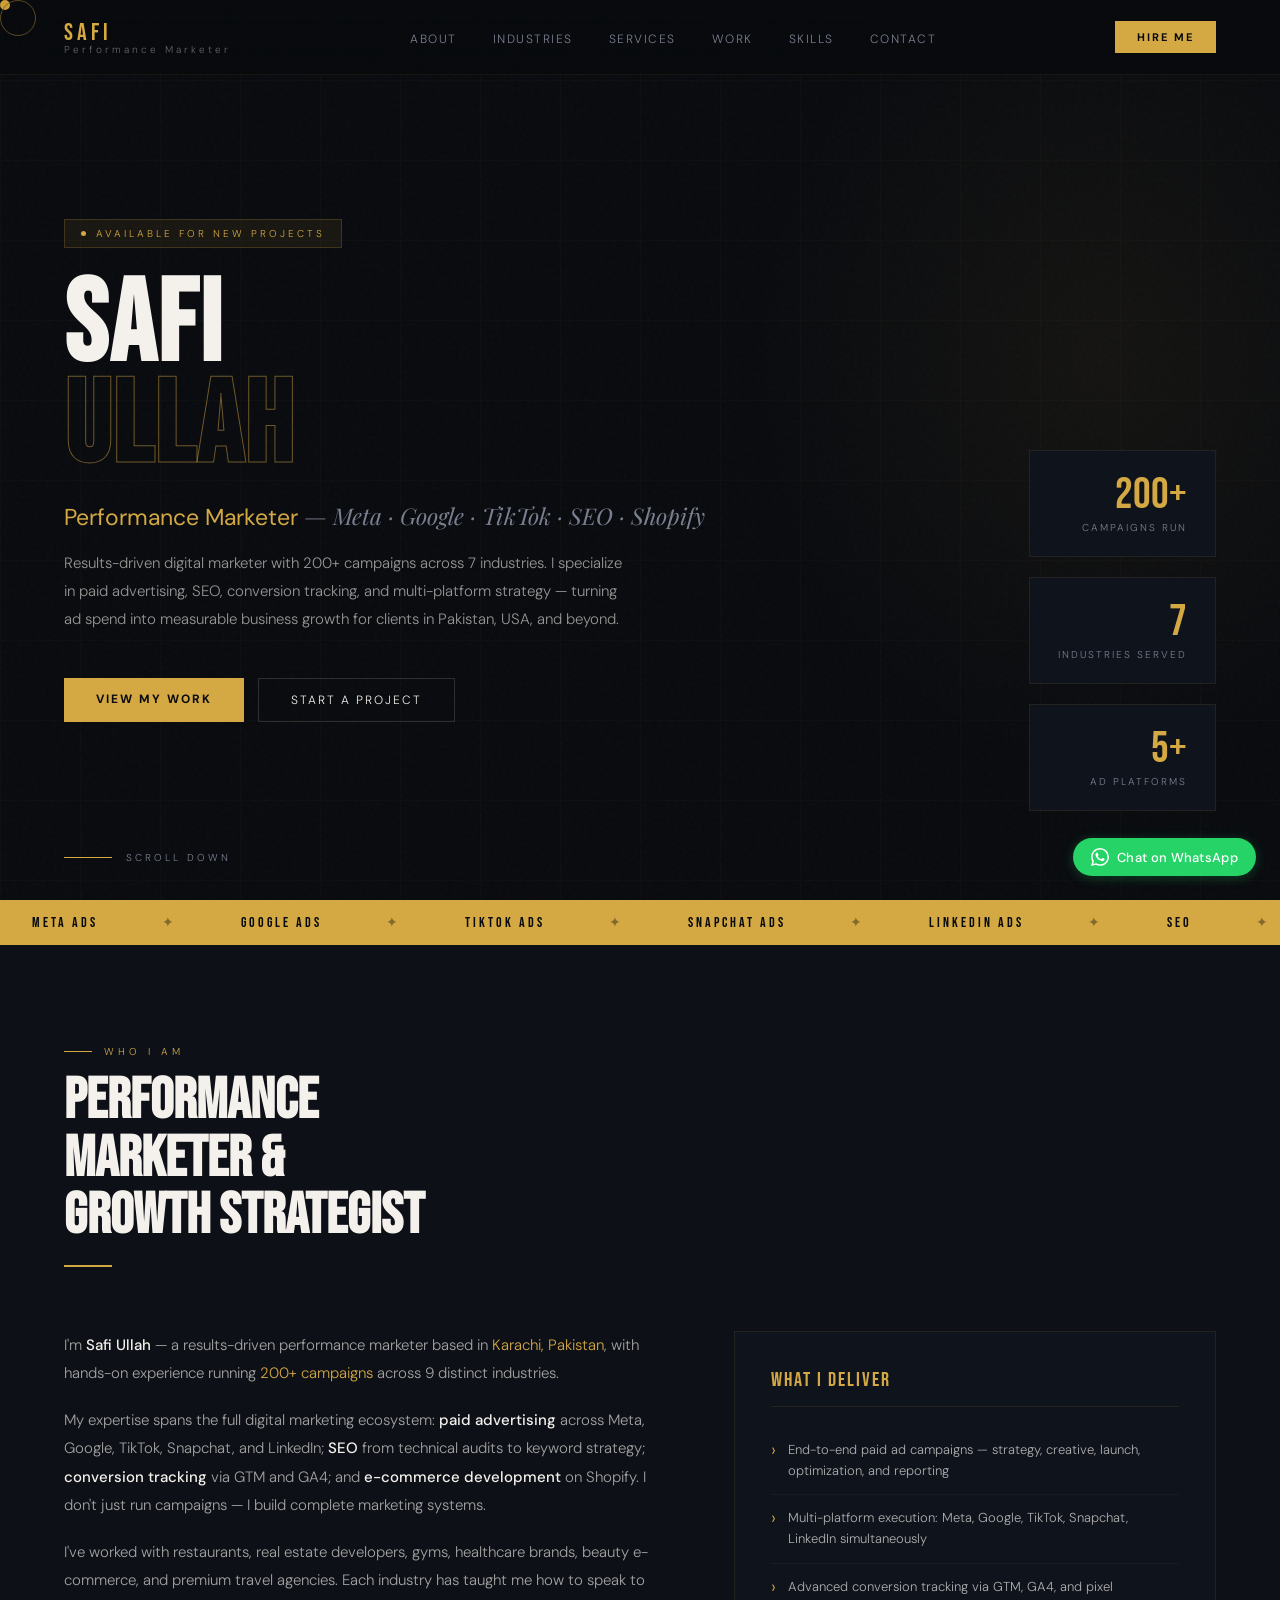
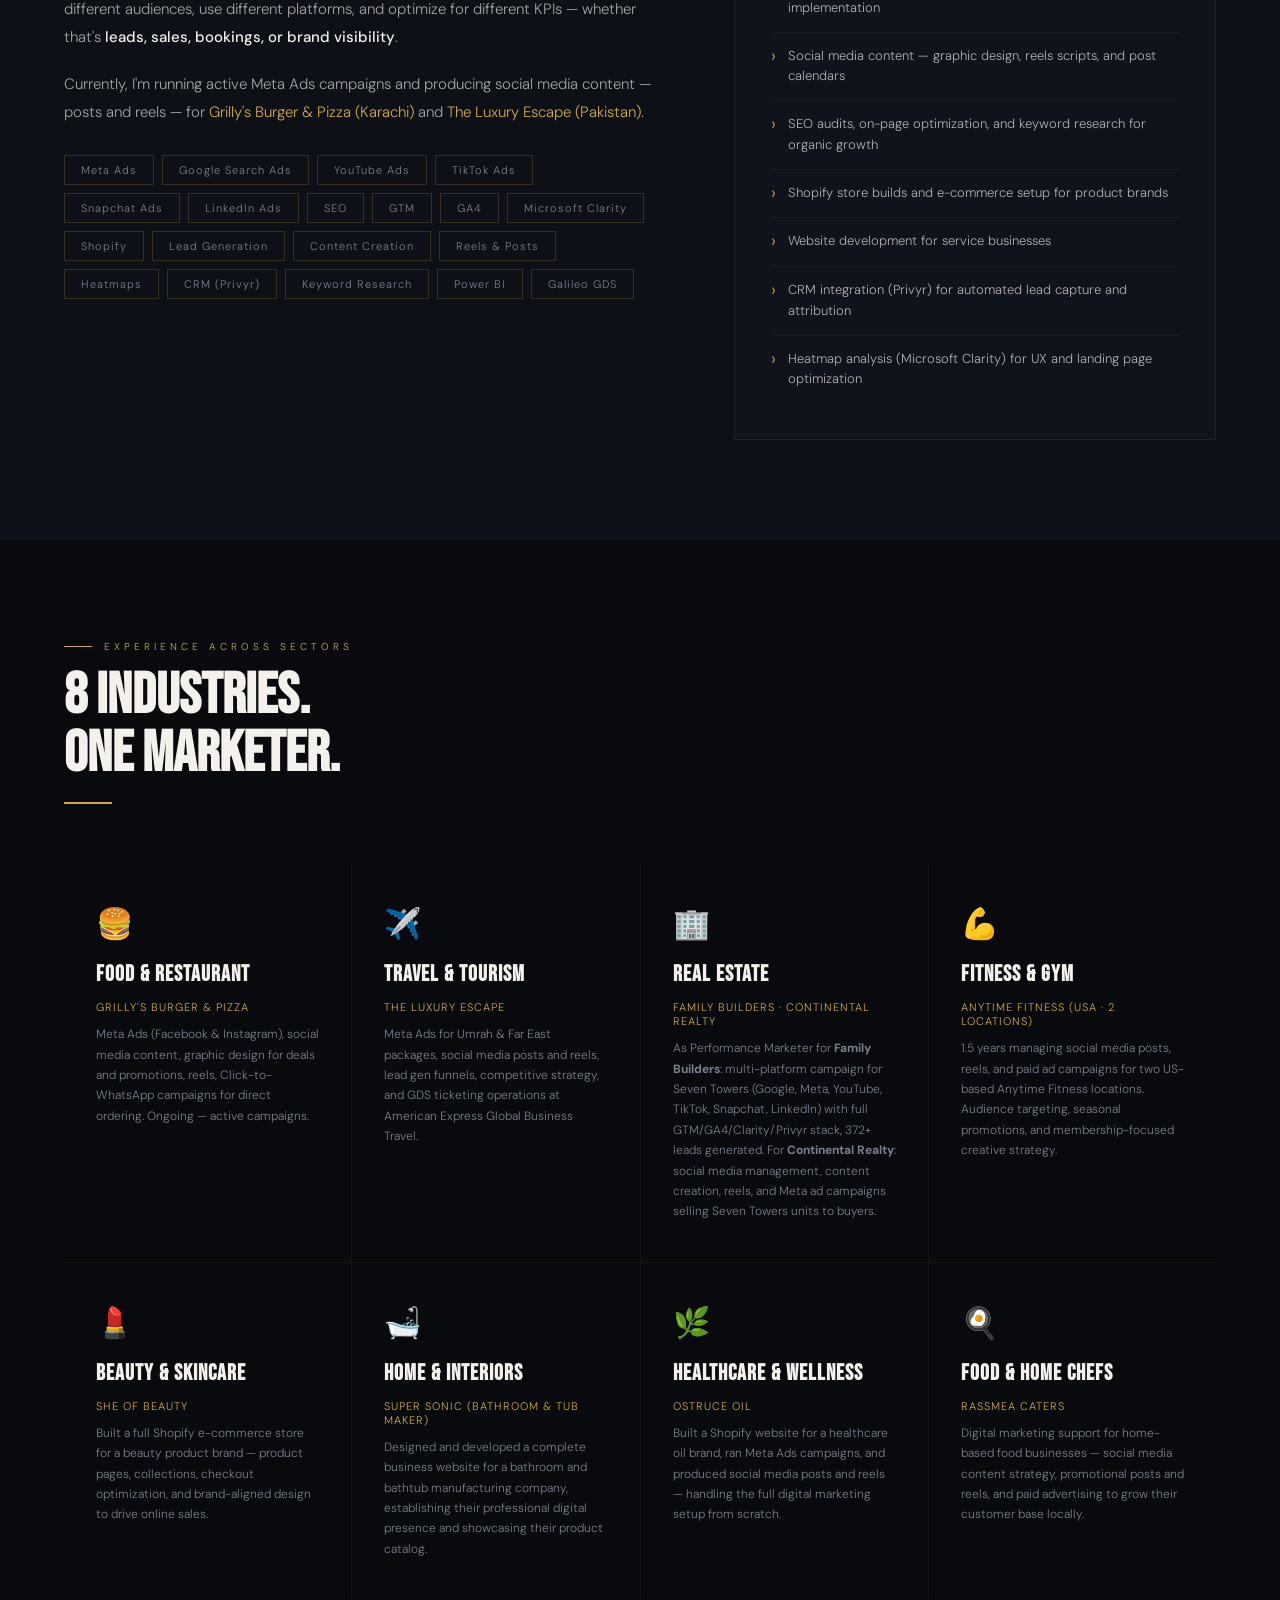
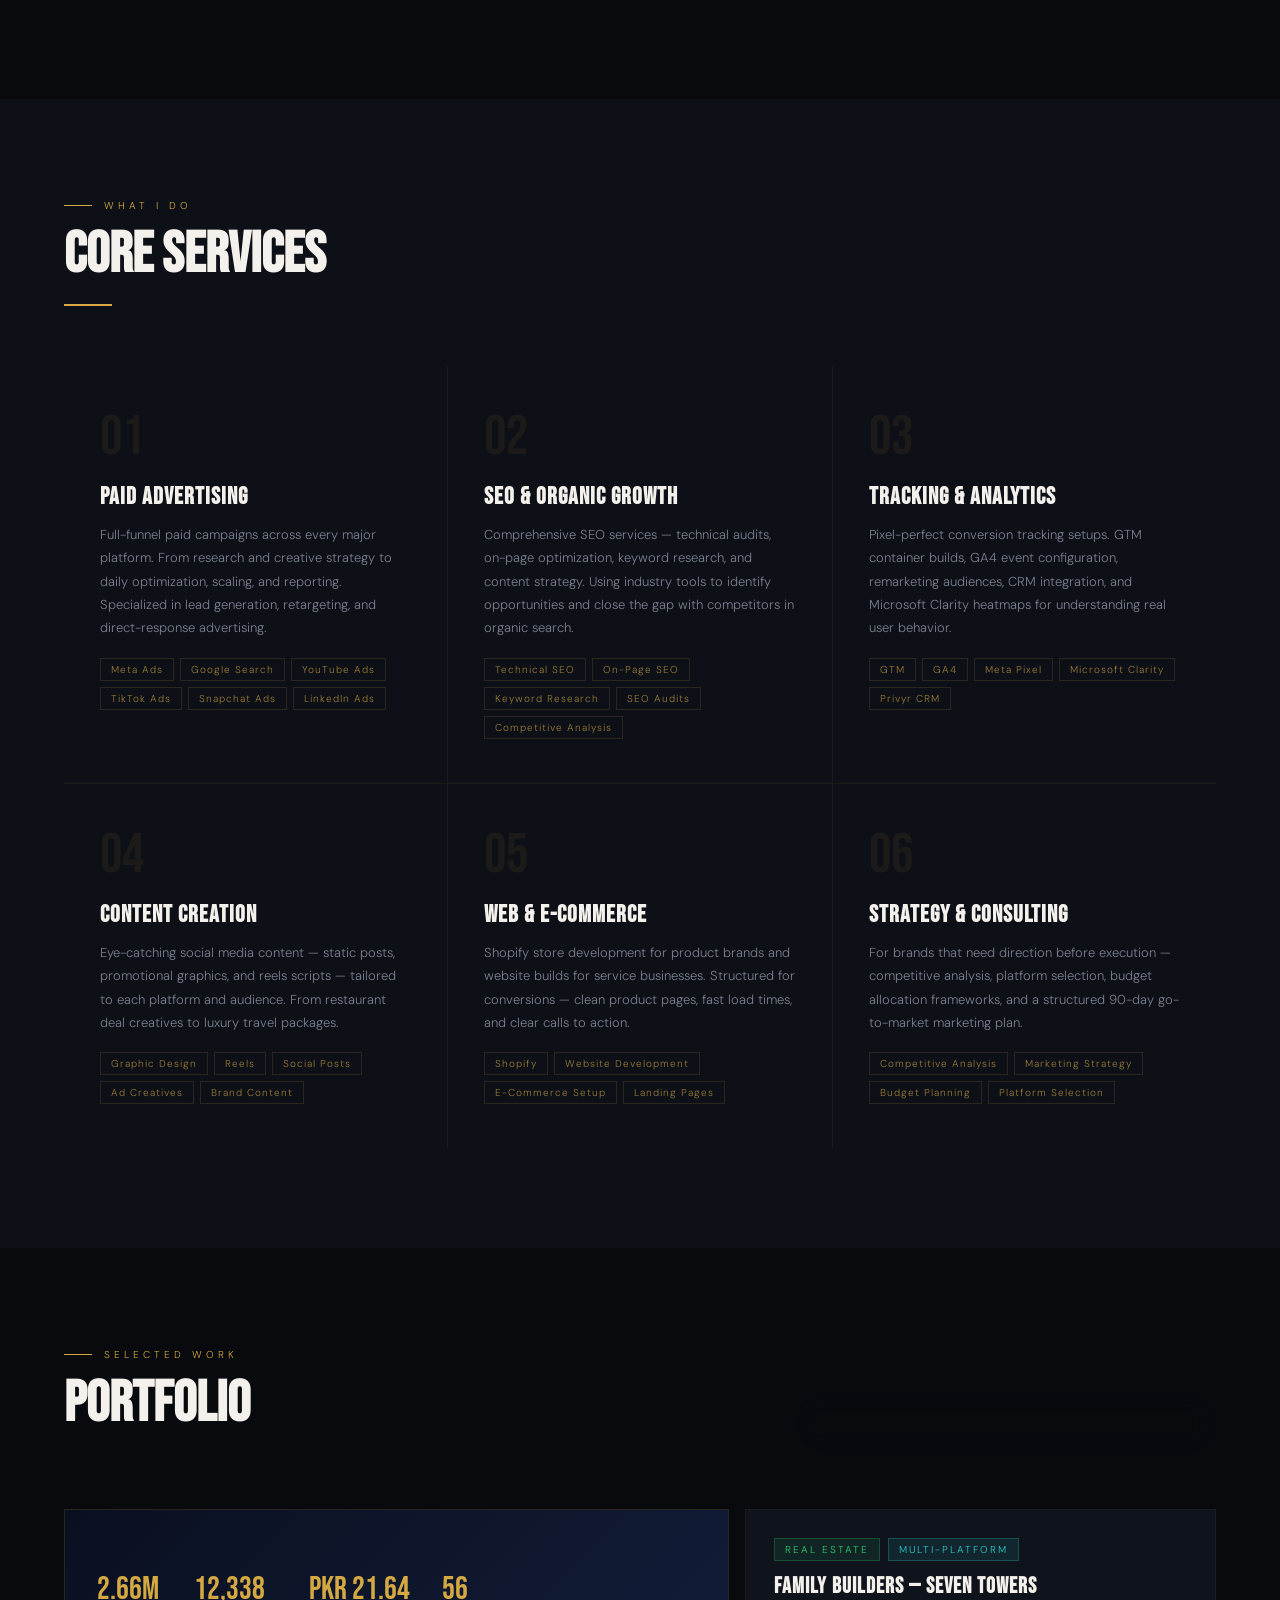
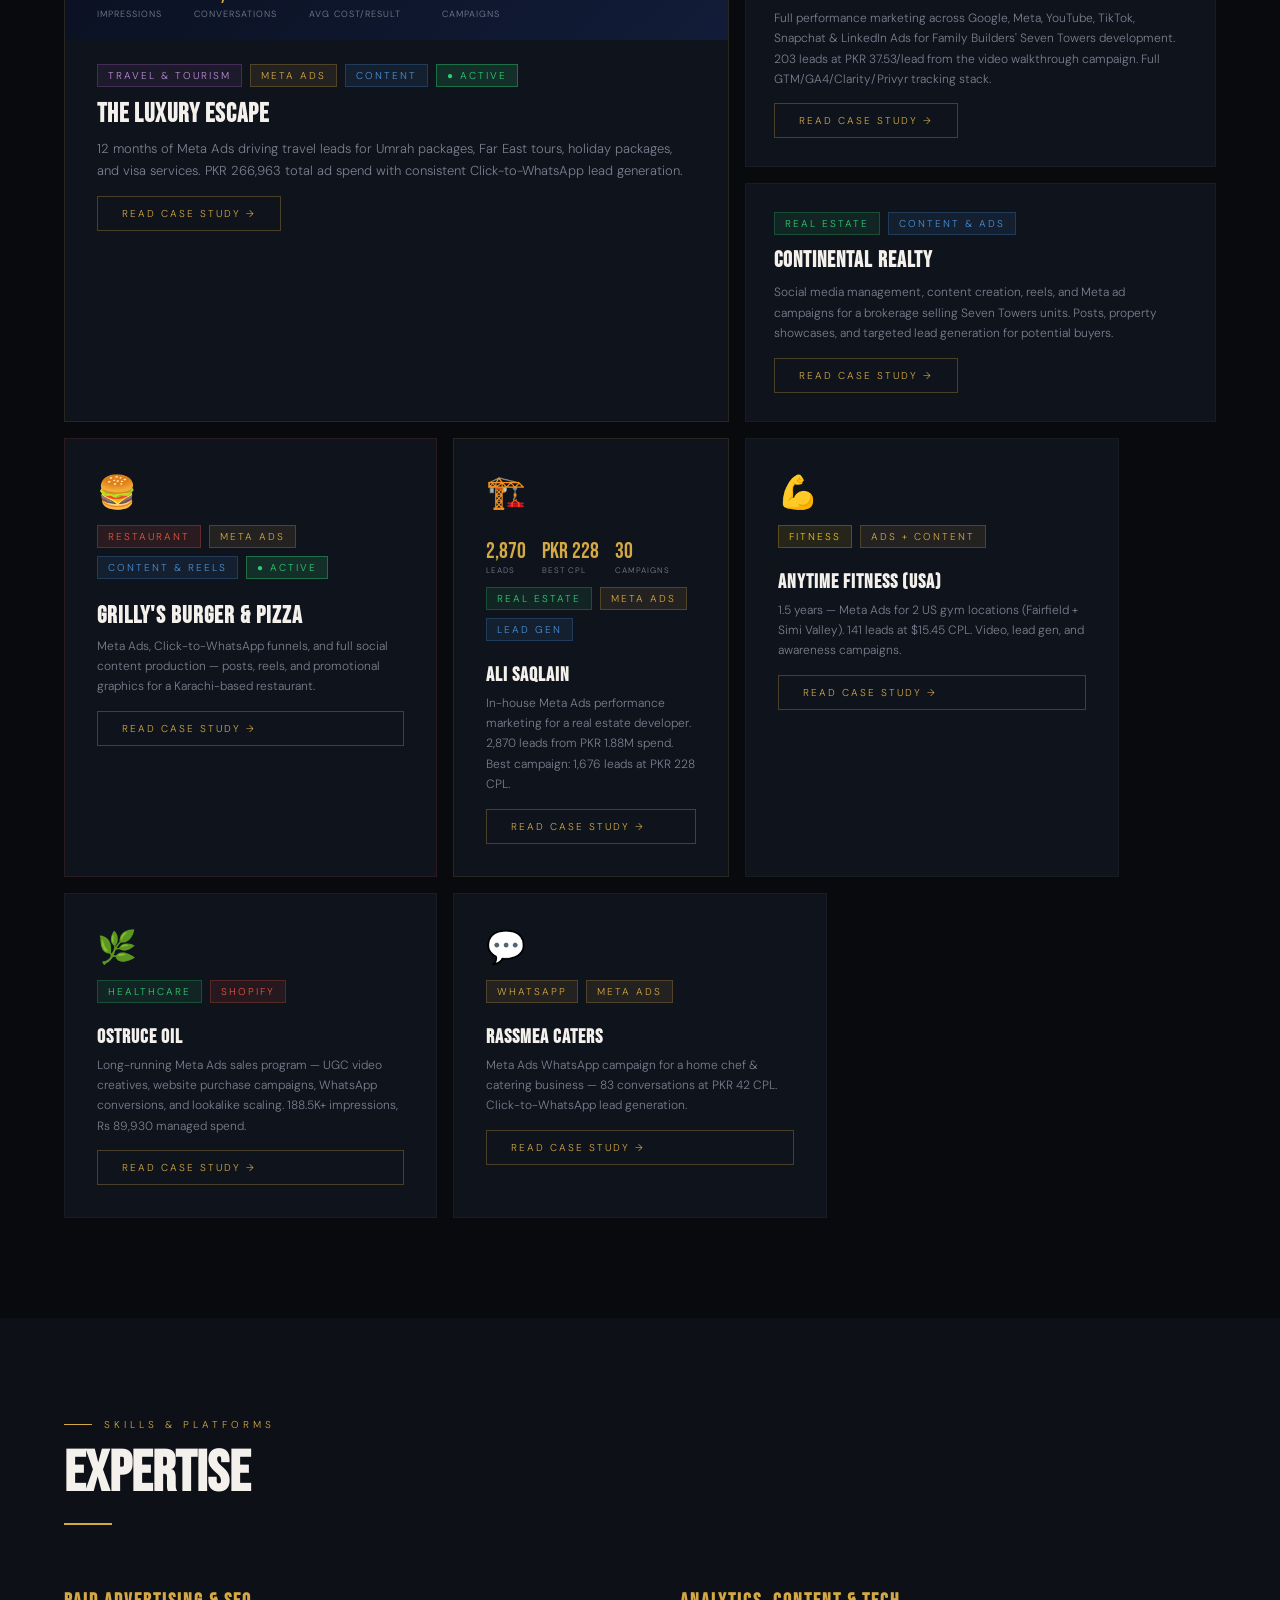
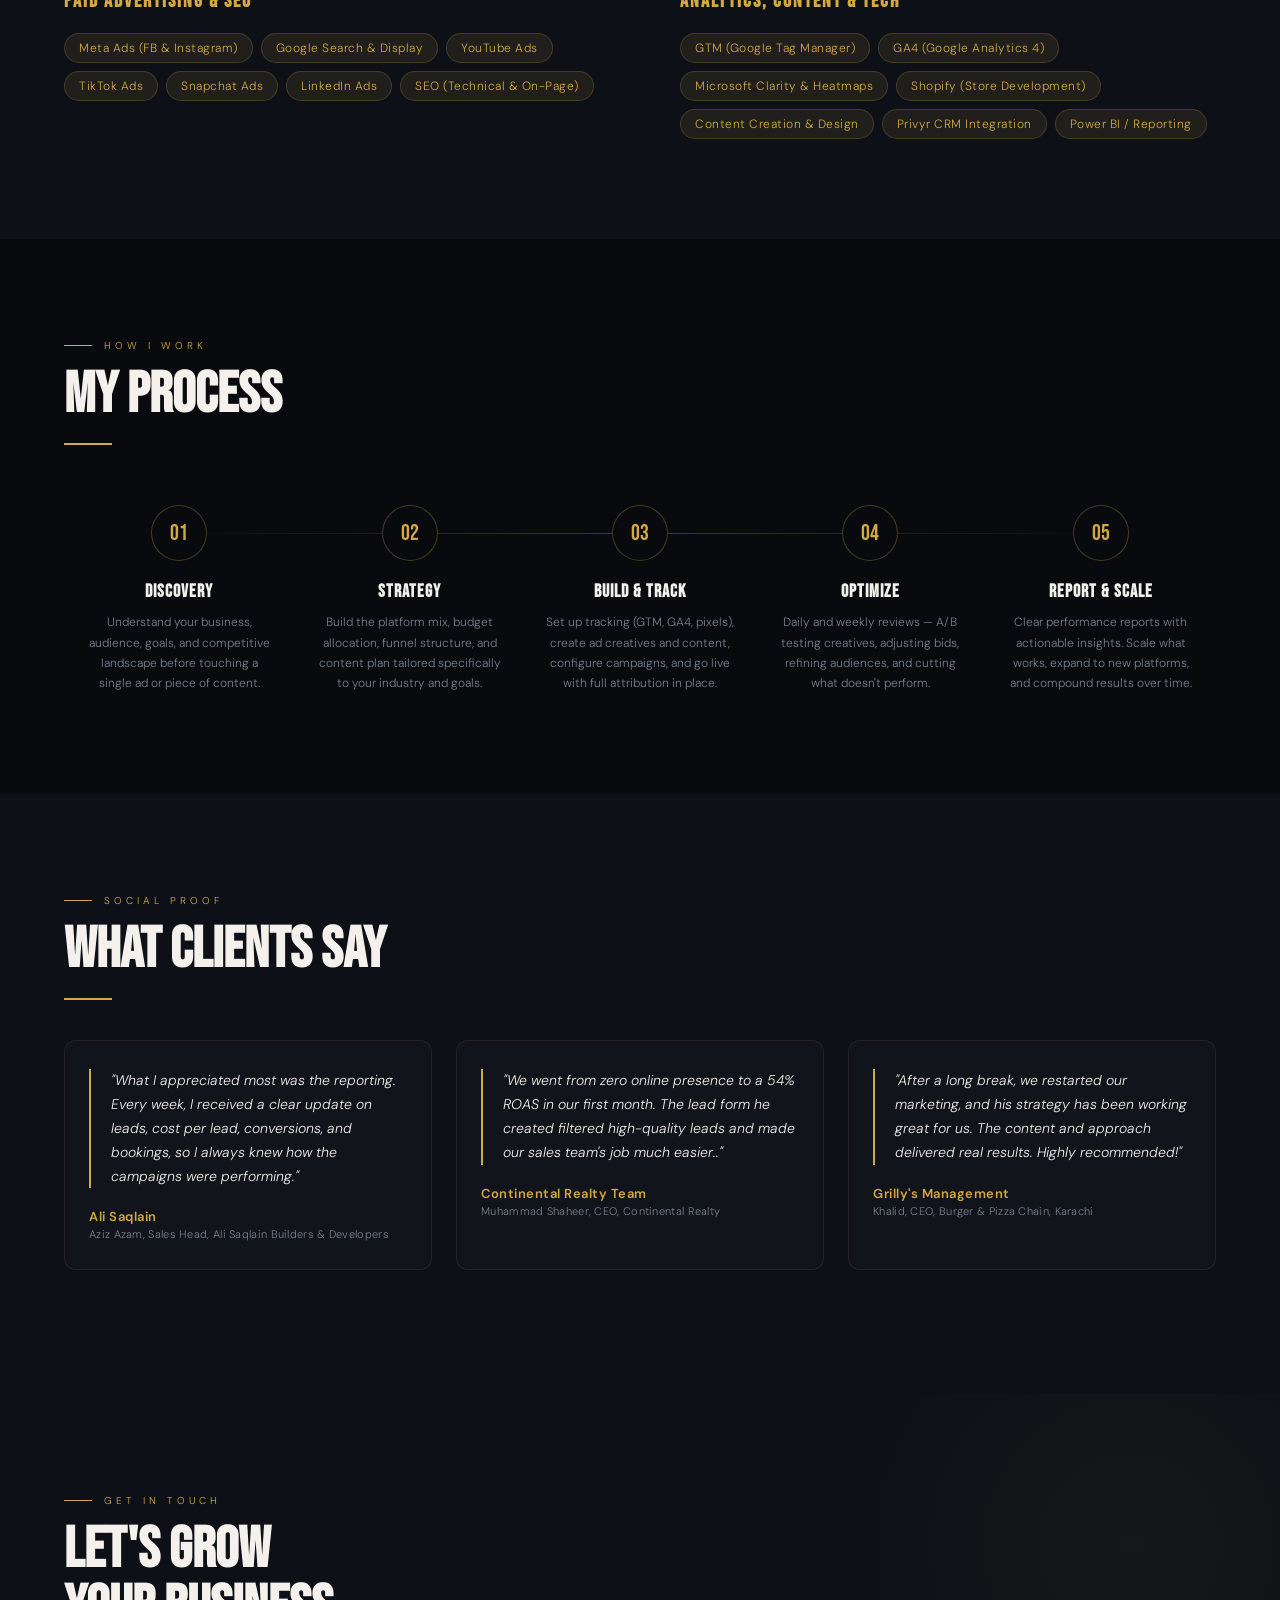
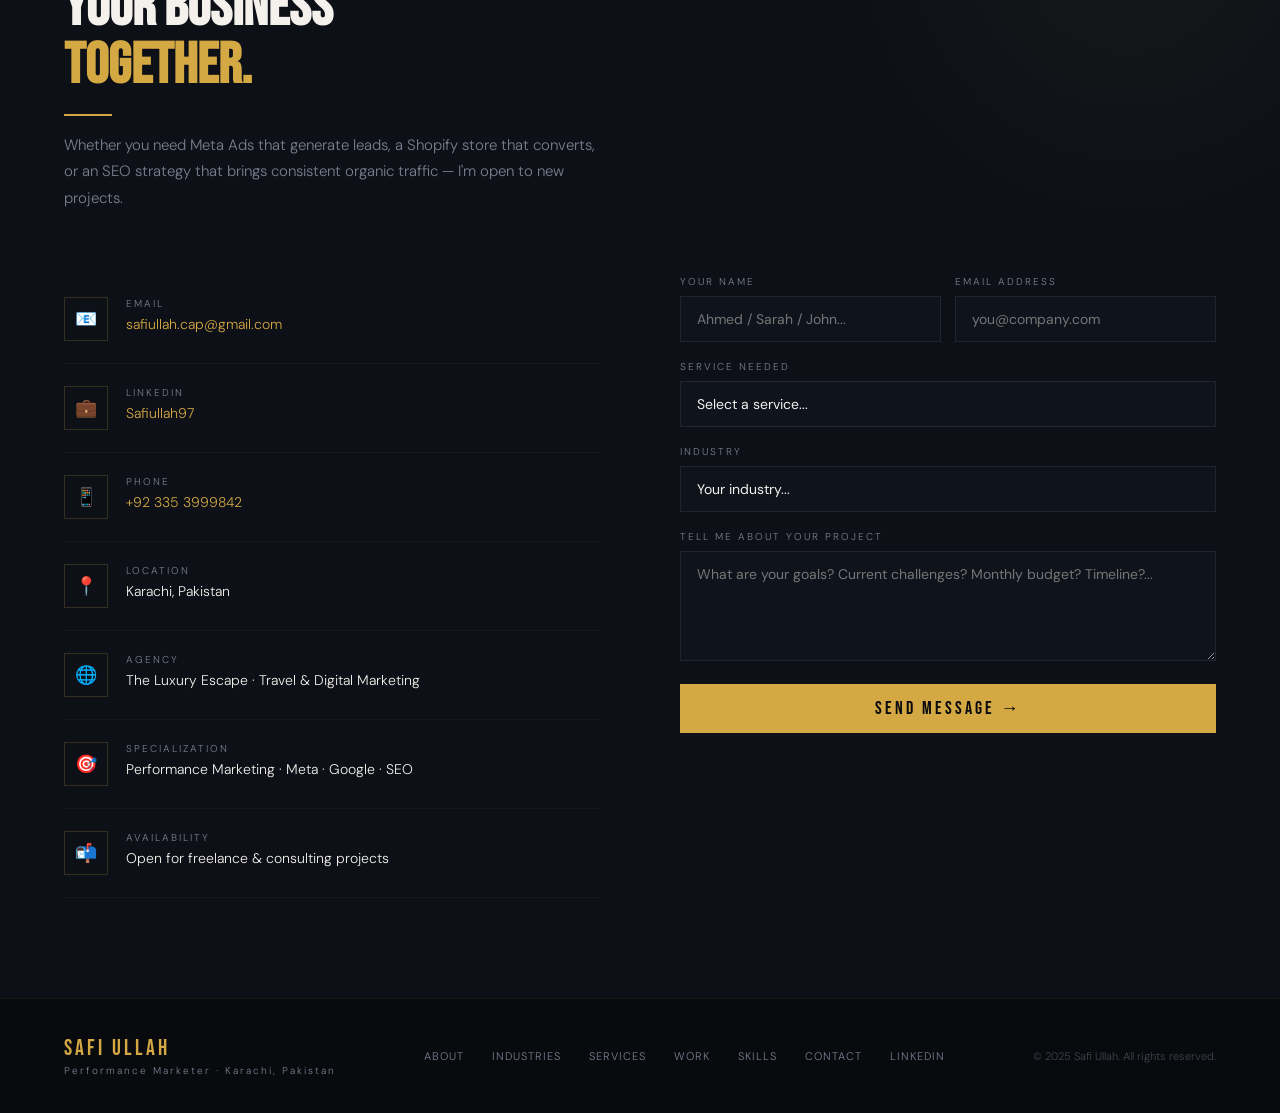
==== commit 6ae2a8b4: "Remove Home Chef Brands card from portfolio grid" ====
--- a/index.html
+++ b/index.html
@@ -808,17 +808,7 @@
       </div>
     </div>
 
-    <div class="case-small" style="grid-column:span 4">
-      <div class="case-inner">
-        <div class="case-emoji">🍳</div>
-        <div class="case-tag-row">
-          <span class="ctag ads">Ads</span>
-          <span class="ctag content">Content</span>
-        </div>
-        <h3 style="font-family:'Bebas Neue',sans-serif;font-size:20px;letter-spacing:1px;margin:10px 0 6px;">HOME CHEF BRANDS</h3>
-        <p style="font-size:12px;color:var(--muted);line-height:1.7;">Social media content strategy, promotional posts and reels, and paid advertising for home-based food businesses.</p>
-      </div>
-    </div>
+    
 
   </div>
 </section>
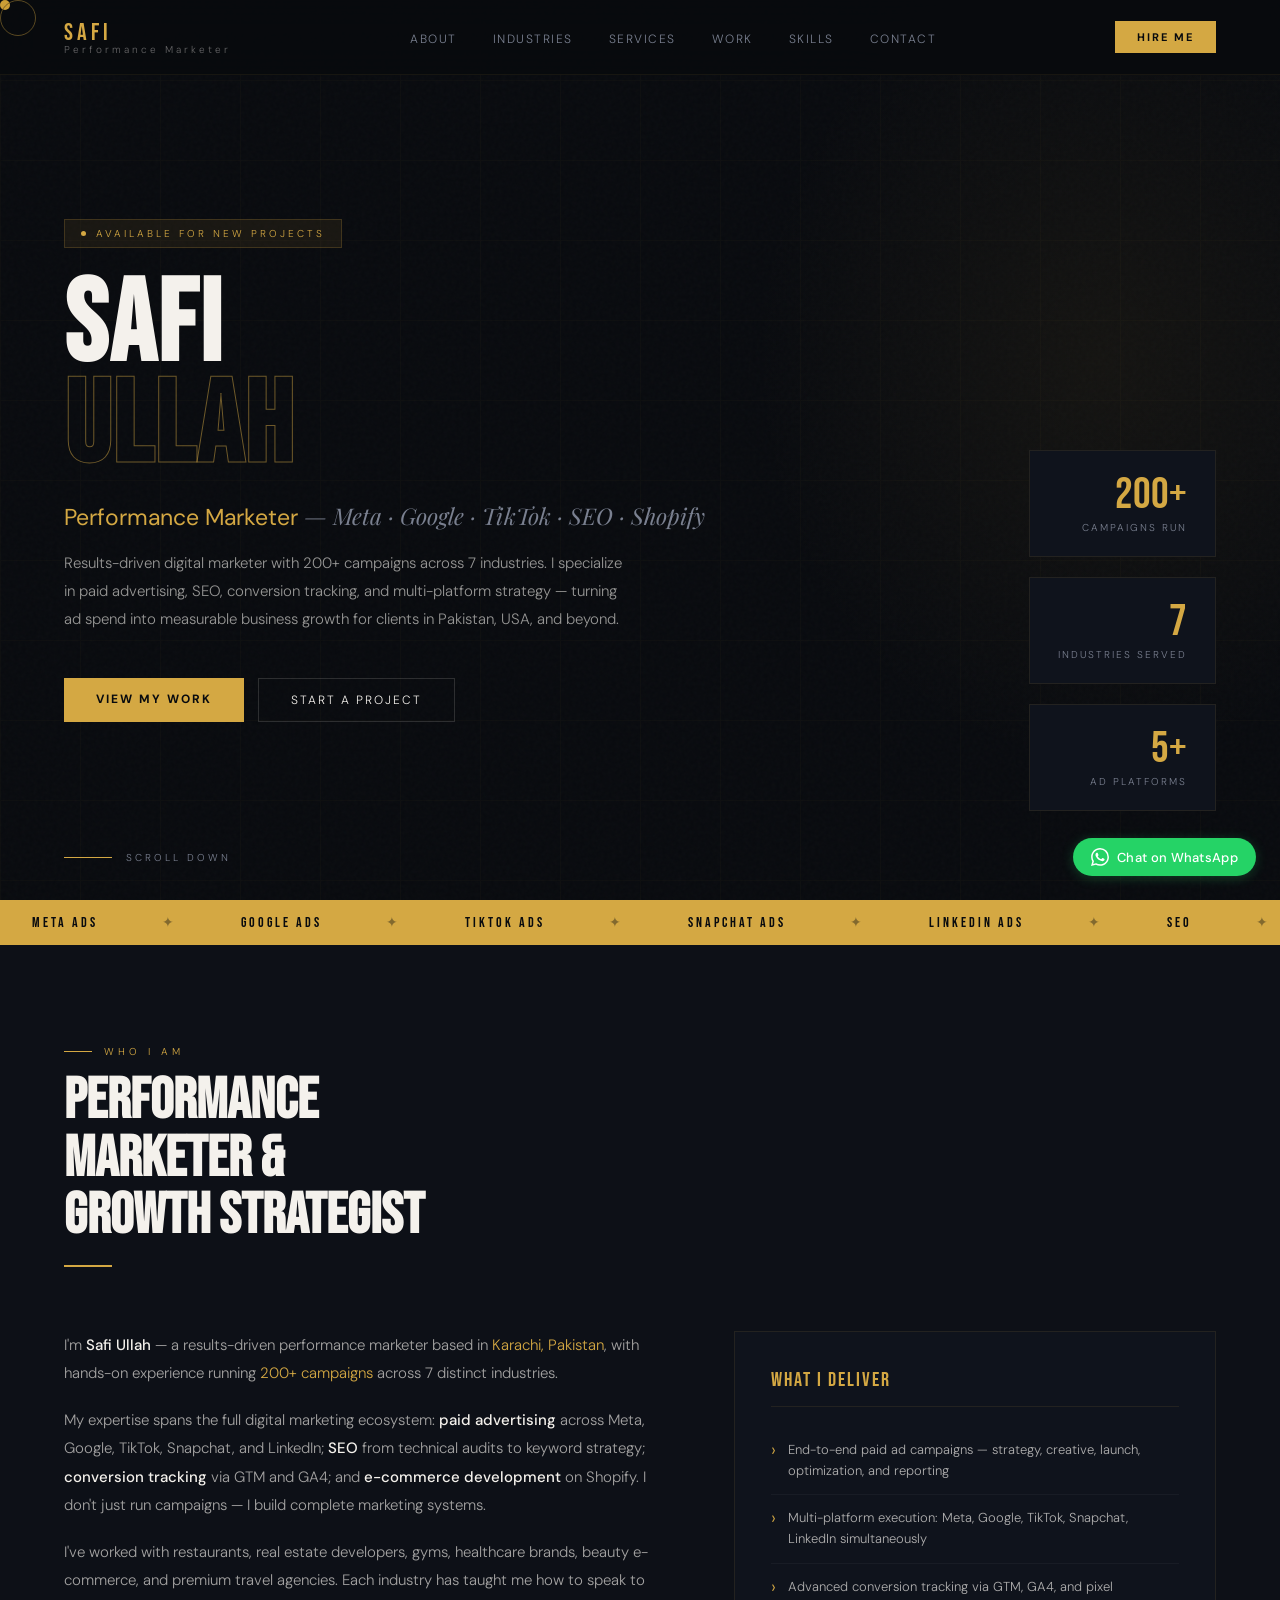
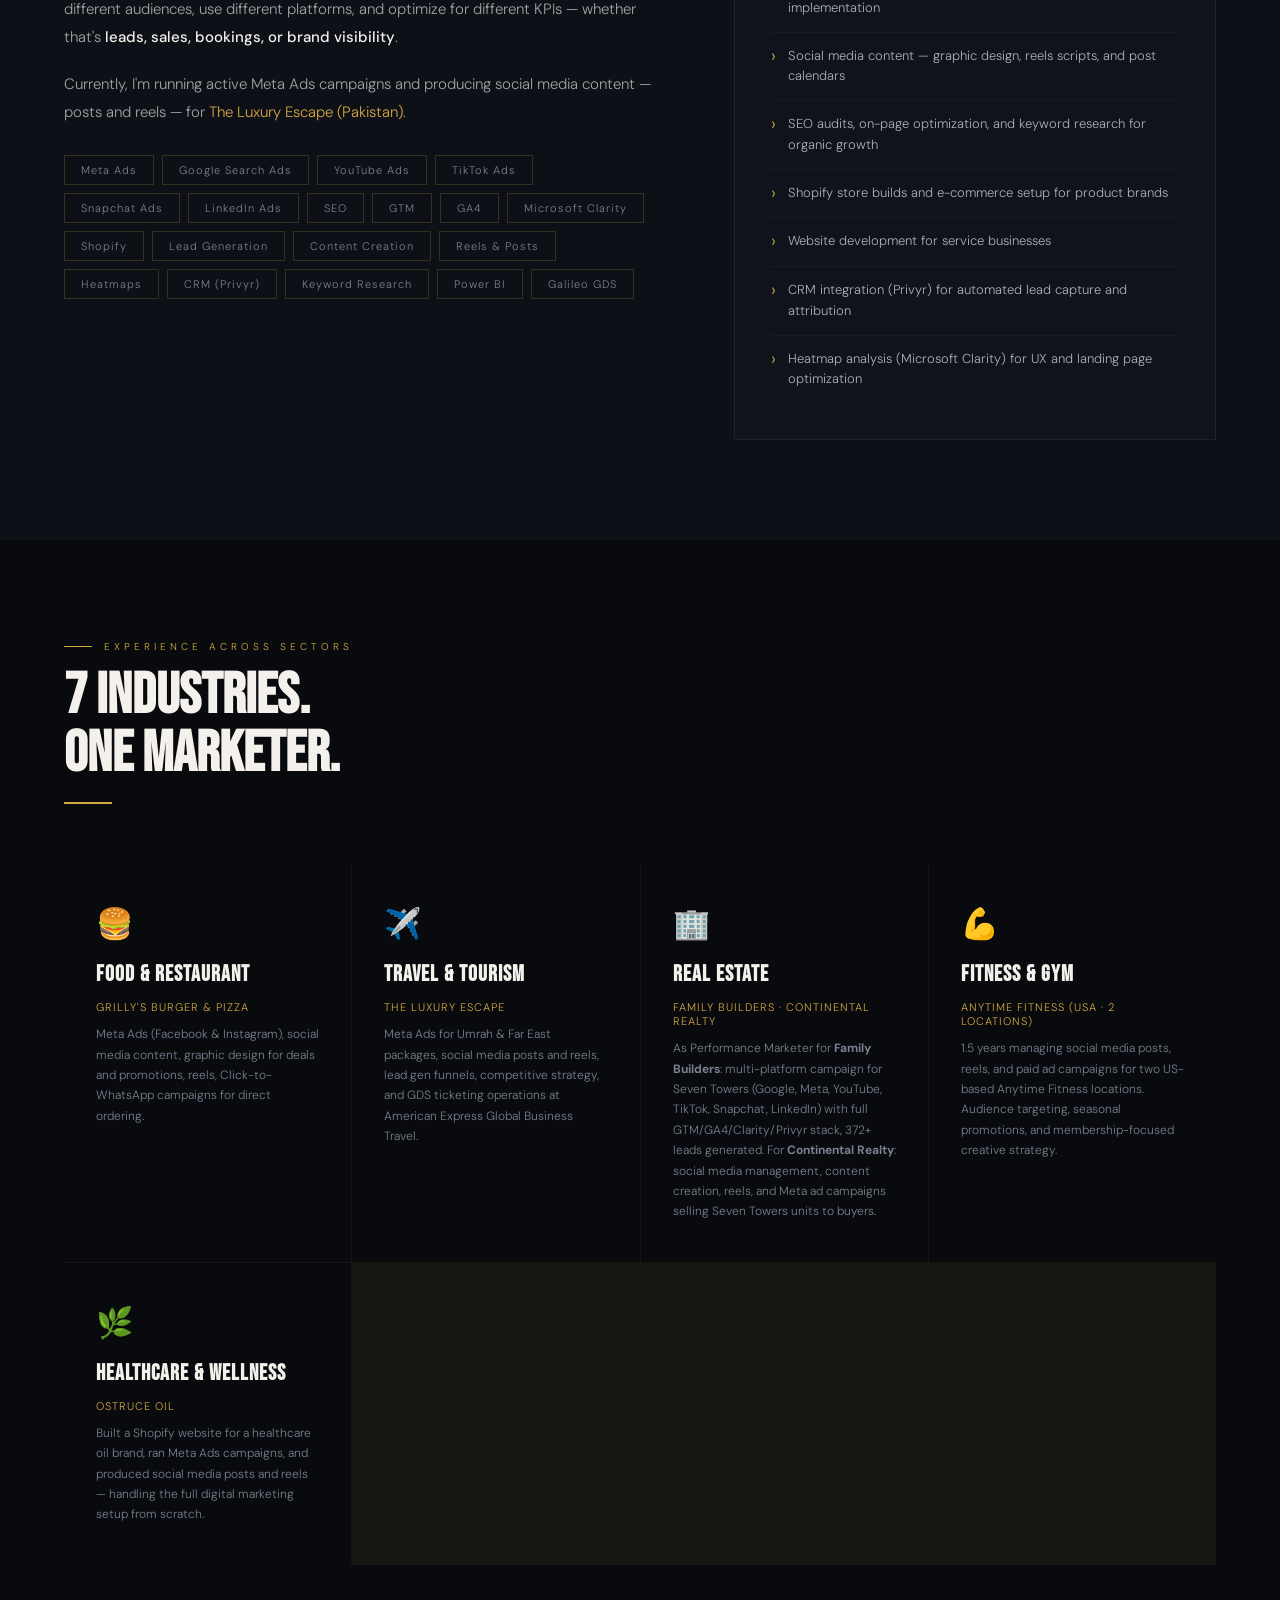
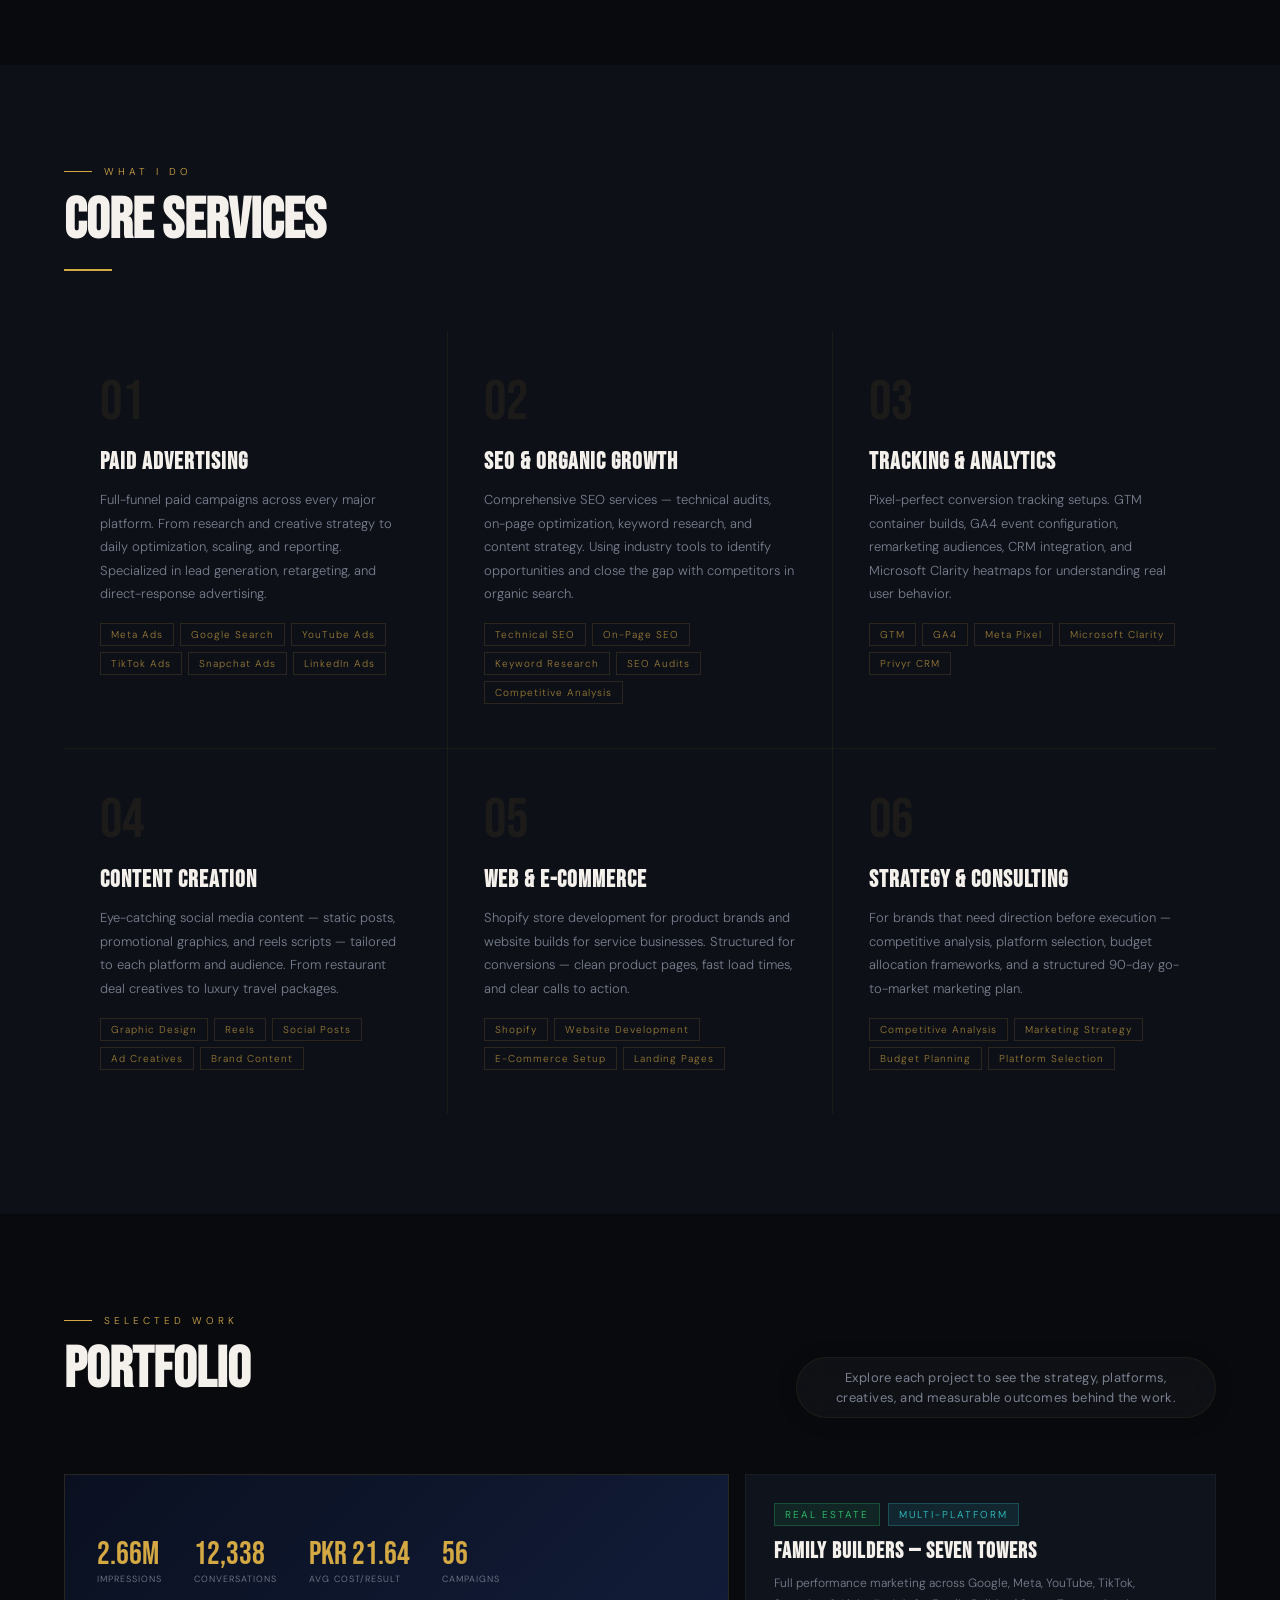
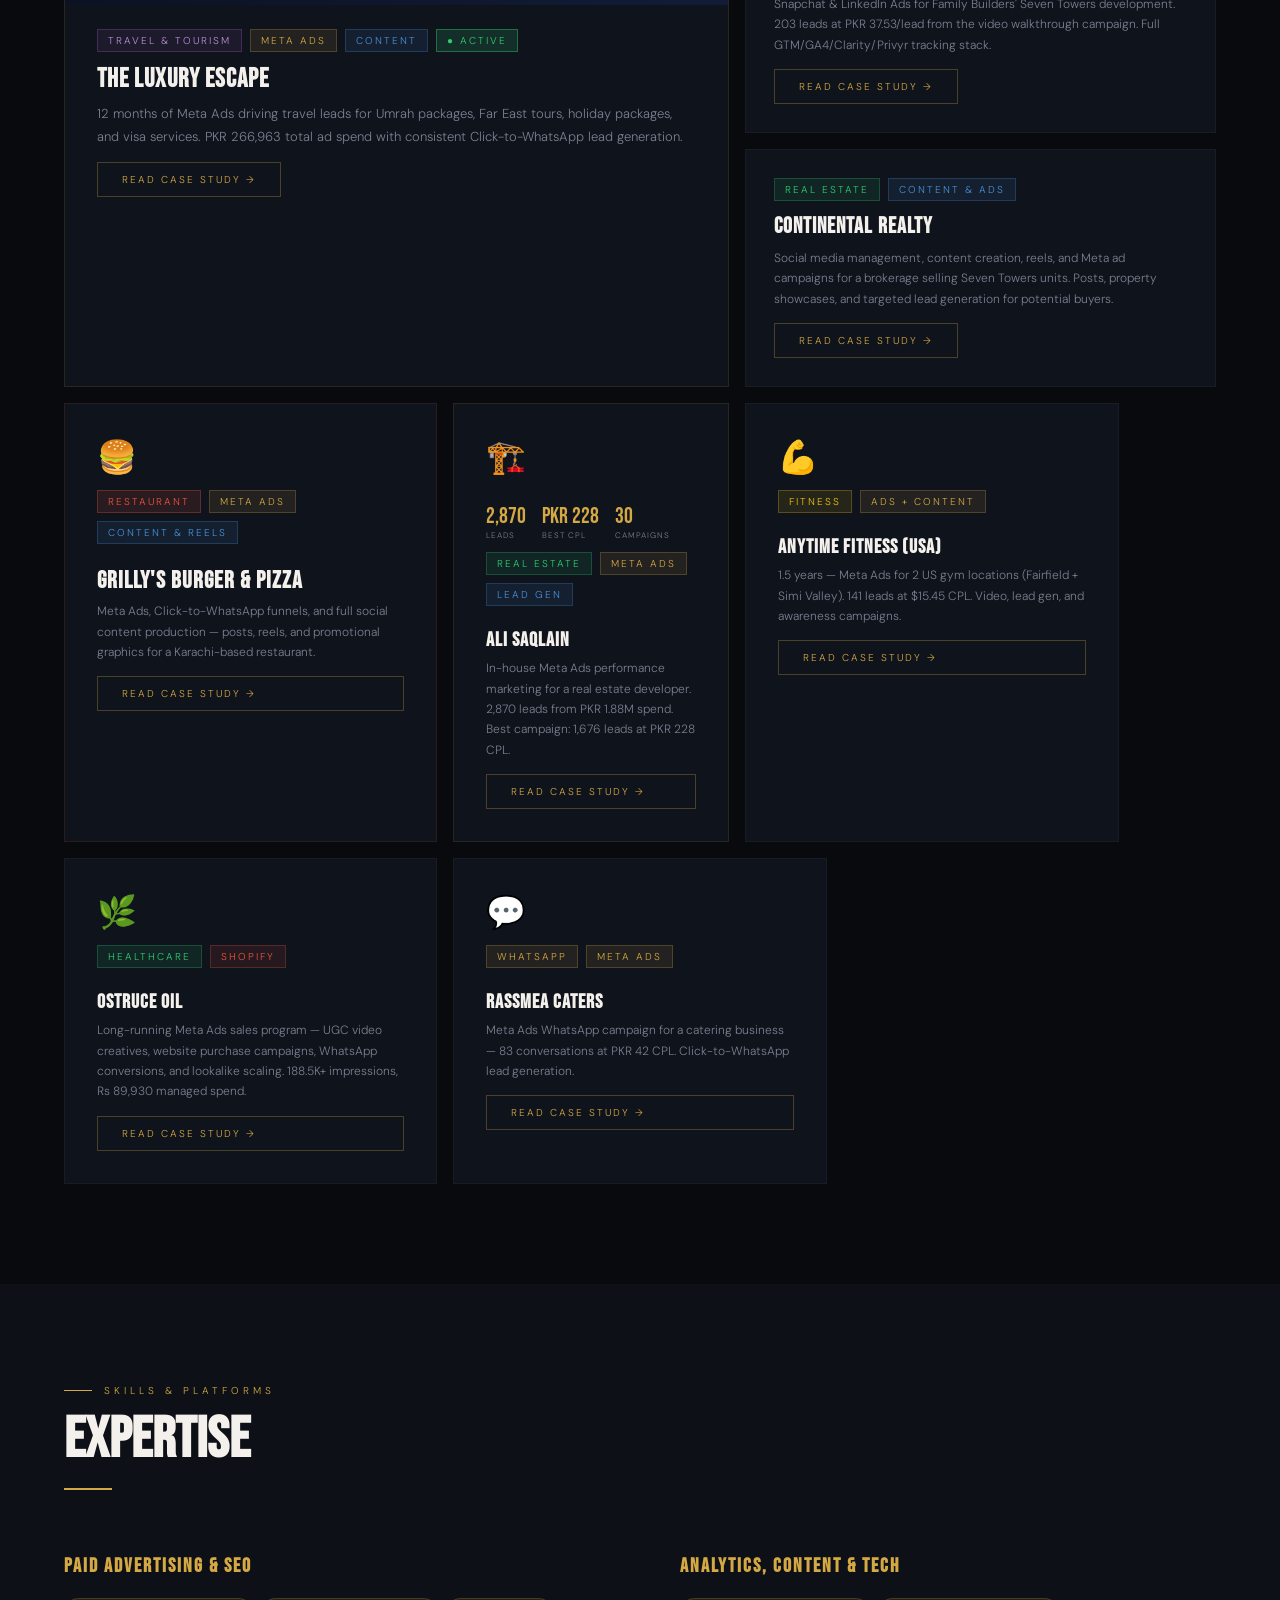
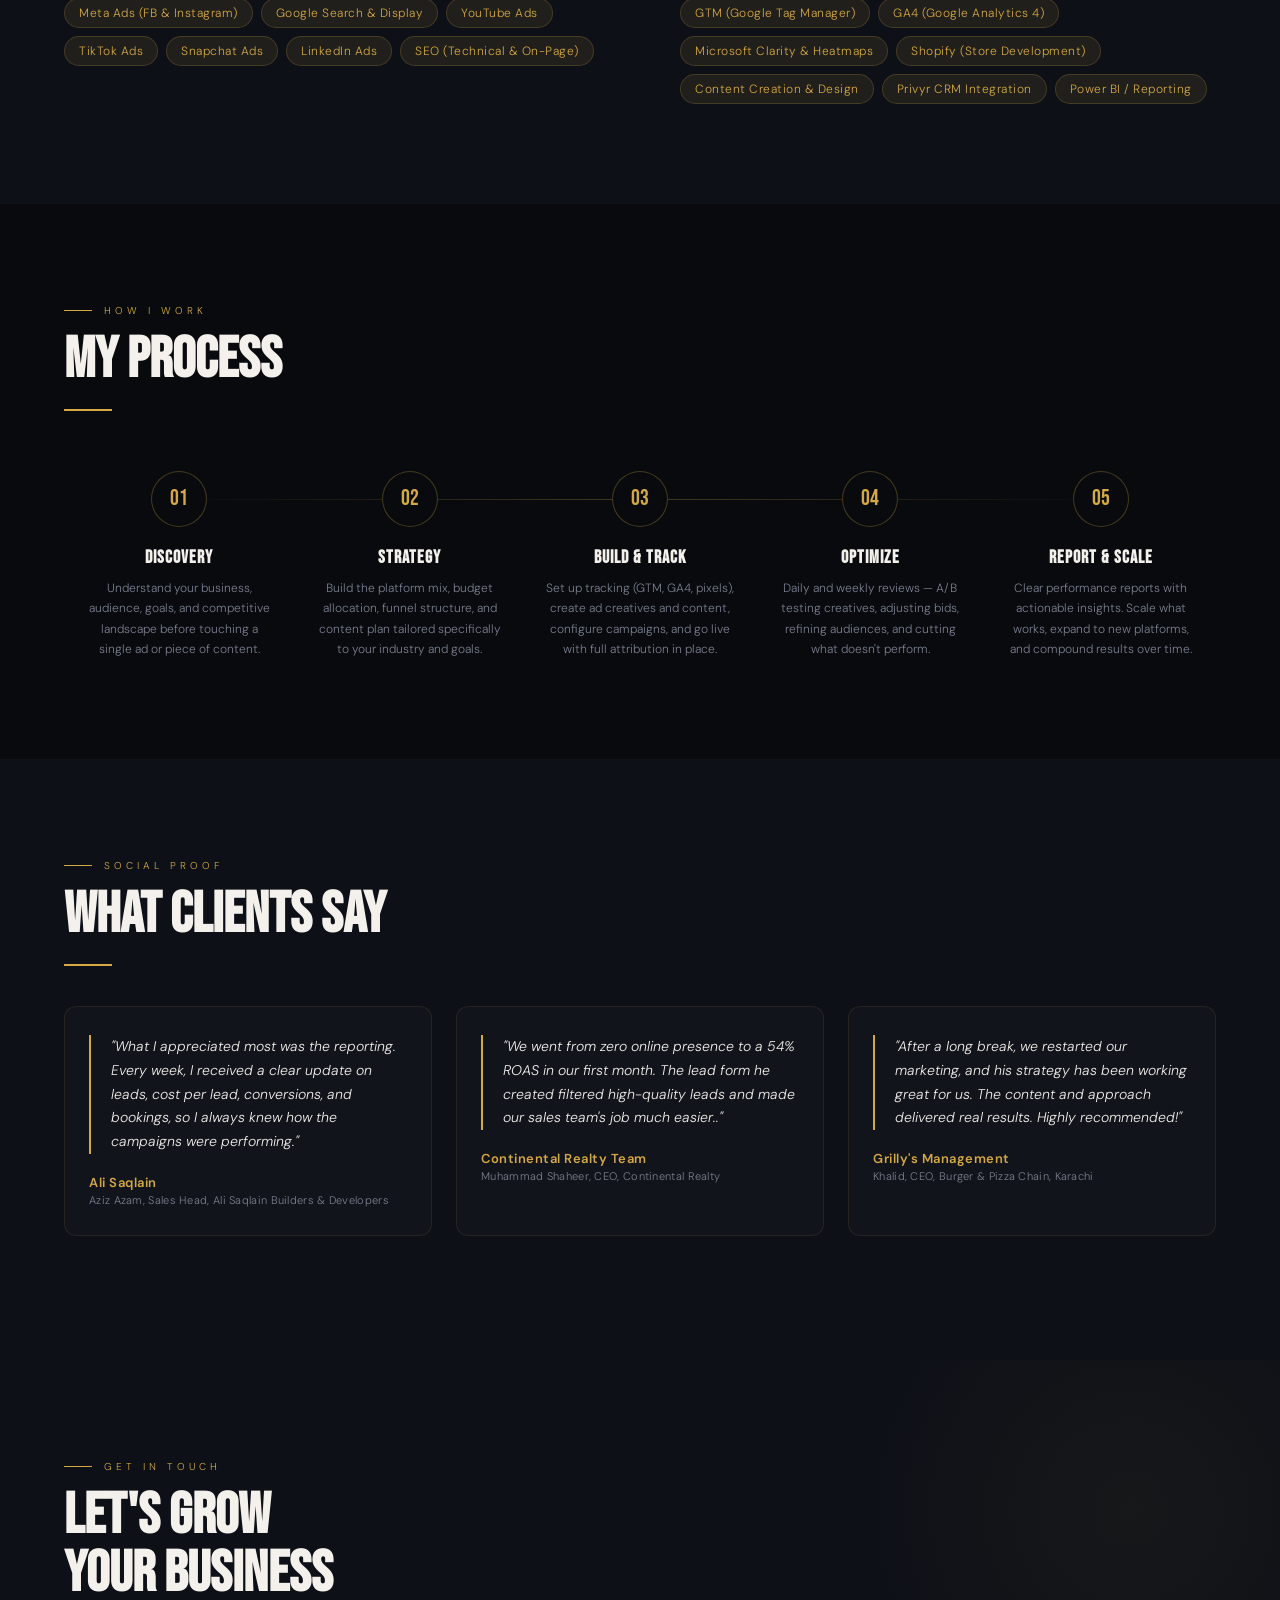
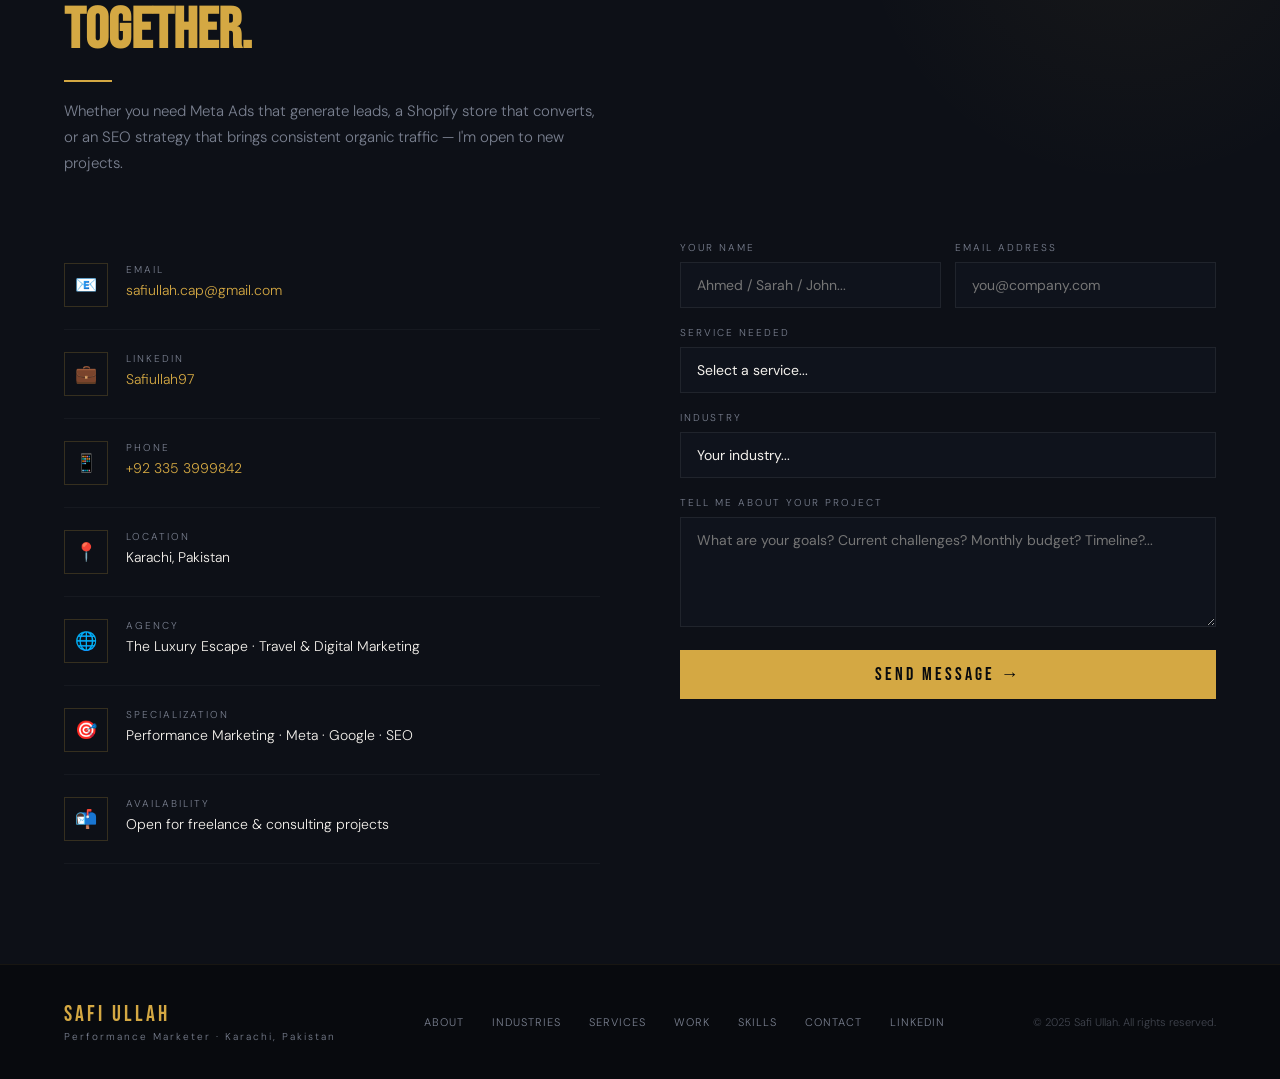
==== commit ed0e266c: "Unify to 7 industries: remove Home Chef/Super Sonic/She of Beauty tiles; deactivate Grilly's" ====
--- a/index.html
+++ b/index.html
@@ -453,10 +453,10 @@
   <div class="gold-line"></div>
   <div class="about-wrap reveal">
     <div class="about-body">
-      <p>I'm <strong>Safi Ullah</strong> — a results-driven performance marketer based in <em>Karachi, Pakistan</em>, with hands-on experience running <em>200+ campaigns</em> across 9 distinct industries.</p>
+      <p>I'm <strong>Safi Ullah</strong> — a results-driven performance marketer based in <em>Karachi, Pakistan</em>, with hands-on experience running <em>200+ campaigns</em> across 7 distinct industries.</p>
       <p>My expertise spans the full digital marketing ecosystem: <strong>paid advertising</strong> across Meta, Google, TikTok, Snapchat, and LinkedIn; <strong>SEO</strong> from technical audits to keyword strategy; <strong>conversion tracking</strong> via GTM and GA4; and <strong>e-commerce development</strong> on Shopify. I don't just run campaigns — I build complete marketing systems.</p>
       <p>I've worked with restaurants, real estate developers, gyms, healthcare brands, beauty e-commerce, and premium travel agencies. Each industry has taught me how to speak to different audiences, use different platforms, and optimize for different KPIs — whether that's <strong>leads, sales, bookings, or brand visibility</strong>.</p>
-      <p>Currently, I'm running active Meta Ads campaigns and producing social media content — posts and reels — for <em>Grilly's Burger & Pizza (Karachi)</em> and <em>The Luxury Escape (Pakistan)</em>.</p>
+      <p>Currently, I'm running active Meta Ads campaigns and producing social media content — posts and reels — for <em>The Luxury Escape (Pakistan)</em>.</p>
       <div class="chips">
         <span class="chip">Meta Ads</span>
         <span class="chip">Google Search Ads</span>
@@ -501,7 +501,7 @@
 <!-- ═══ INDUSTRIES ═══ -->
 <section id="industries">
   <p class="s-tag">Experience Across Sectors</p>
-  <h2 class="s-title">8 INDUSTRIES.<br>ONE MARKETER.</h2>
+  <h2 class="s-title">7 INDUSTRIES.<br>ONE MARKETER.</h2>
   <div class="gold-line"></div>
   <div class="ind-grid reveal" style="margin-top:60px">
 
@@ -509,7 +509,7 @@
       <div class="ind-icon">🍔</div>
       <h3>Food & Restaurant</h3>
       <div class="clients">Grilly's Burger & Pizza</div>
-      <p>Meta Ads (Facebook & Instagram), social media content, graphic design for deals and promotions, reels, Click-to-WhatsApp campaigns for direct ordering. Ongoing — active campaigns.</p>
+      <p>Meta Ads (Facebook & Instagram), social media content, graphic design for deals and promotions, reels, Click-to-WhatsApp campaigns for direct ordering.</p>
     </div>
 
     <div class="ind-card">
@@ -534,31 +534,10 @@
     </div>
 
     <div class="ind-card">
-      <div class="ind-icon">💄</div>
-      <h3>Beauty & Skincare</h3>
-      <div class="clients">She of Beauty</div>
-      <p>Built a full Shopify e-commerce store for a beauty product brand — product pages, collections, checkout optimization, and brand-aligned design to drive online sales.</p>
-    </div>
-
-    <div class="ind-card">
-      <div class="ind-icon">🛁</div>
-      <h3>Home & Interiors</h3>
-      <div class="clients">Super Sonic (Bathroom & Tub Maker)</div>
-      <p>Designed and developed a complete business website for a bathroom and bathtub manufacturing company, establishing their professional digital presence and showcasing their product catalog.</p>
-    </div>
-
-    <div class="ind-card">
       <div class="ind-icon">🌿</div>
       <h3>Healthcare & Wellness</h3>
       <div class="clients">Ostruce Oil</div>
       <p>Built a Shopify website for a healthcare oil brand, ran Meta Ads campaigns, and produced social media posts and reels — handling the full digital marketing setup from scratch.</p>
-    </div>
-
-    <div class="ind-card">
-      <div class="ind-icon">🍳</div>
-      <h3>Food & Home Chefs</h3>
-      <div class="clients">RASSMEA CATERS</div>
-      <p>Digital marketing support for home-based food businesses — social media content strategy, promotional posts and reels, and paid advertising to grow their customer base locally.</p>
     </div>
 
   </div>
@@ -730,7 +709,6 @@
           <span class="ctag restaurant">Restaurant</span>
           <span class="ctag ads">Meta Ads</span>
           <span class="ctag content">Content & Reels</span>
-          <span class="ctag live">● Active</span>
         </div>
         <h3 style="font-family:'Bebas Neue',sans-serif;font-size:24px;letter-spacing:1px;margin:10px 0 6px;">GRILLY'S BURGER & PIZZA</h3>
         <p style="font-size:12px;color:var(--muted);line-height:1.7;">Meta Ads, Click-to-WhatsApp funnels, and full social content production — posts, reels, and promotional graphics for a Karachi-based restaurant.</p>
@@ -803,7 +781,7 @@
           <span class="ctag ads">Meta Ads</span>
         </div>
         <h3 style="font-family:'Bebas Neue',sans-serif;font-size:20px;letter-spacing:1px;margin:10px 0 6px;">RASSMEA CATERS</h3>
-        <p style="font-size:12px;color:var(--muted);line-height:1.7;">Meta Ads WhatsApp campaign for a home chef & catering business — 83 conversations at PKR 42 CPL. Click-to-WhatsApp lead generation.</p>
+        <p style="font-size:12px;color:var(--muted);line-height:1.7;">Meta Ads WhatsApp campaign for a catering business — 83 conversations at PKR 42 CPL. Click-to-WhatsApp lead generation.</p>
         <a class="btn-case" href="case-studies/rassmea.html">Read Case Study</a>
       </div>
     </div>
@@ -1006,10 +984,8 @@
           <option>Real Estate</option>
           <option>Travel & Tourism</option>
           <option>Fitness & Gym</option>
-          <option>Beauty & Skincare</option>
           <option>Healthcare & Wellness</option>
           <option>E-Commerce</option>
-          <option>Home & Interiors</option>
           <option>Other</option>
         </select>
       </div>
